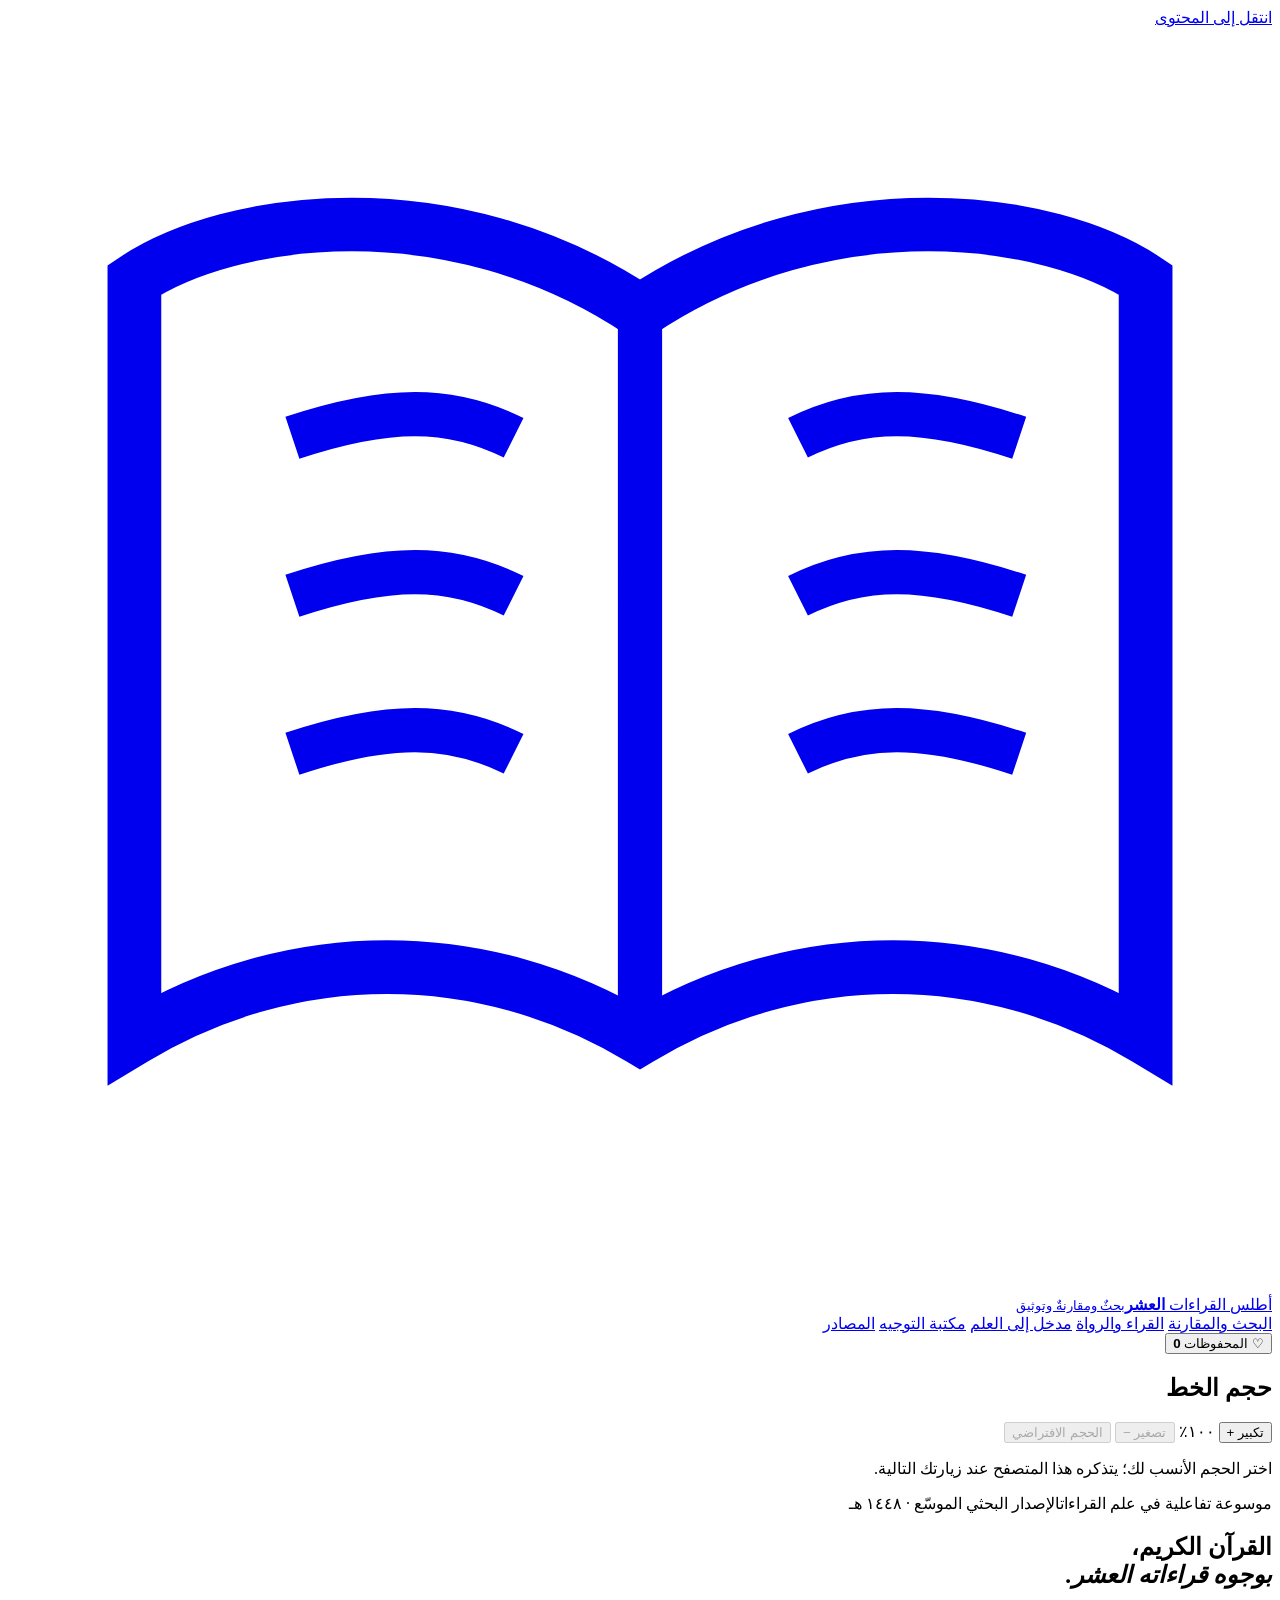
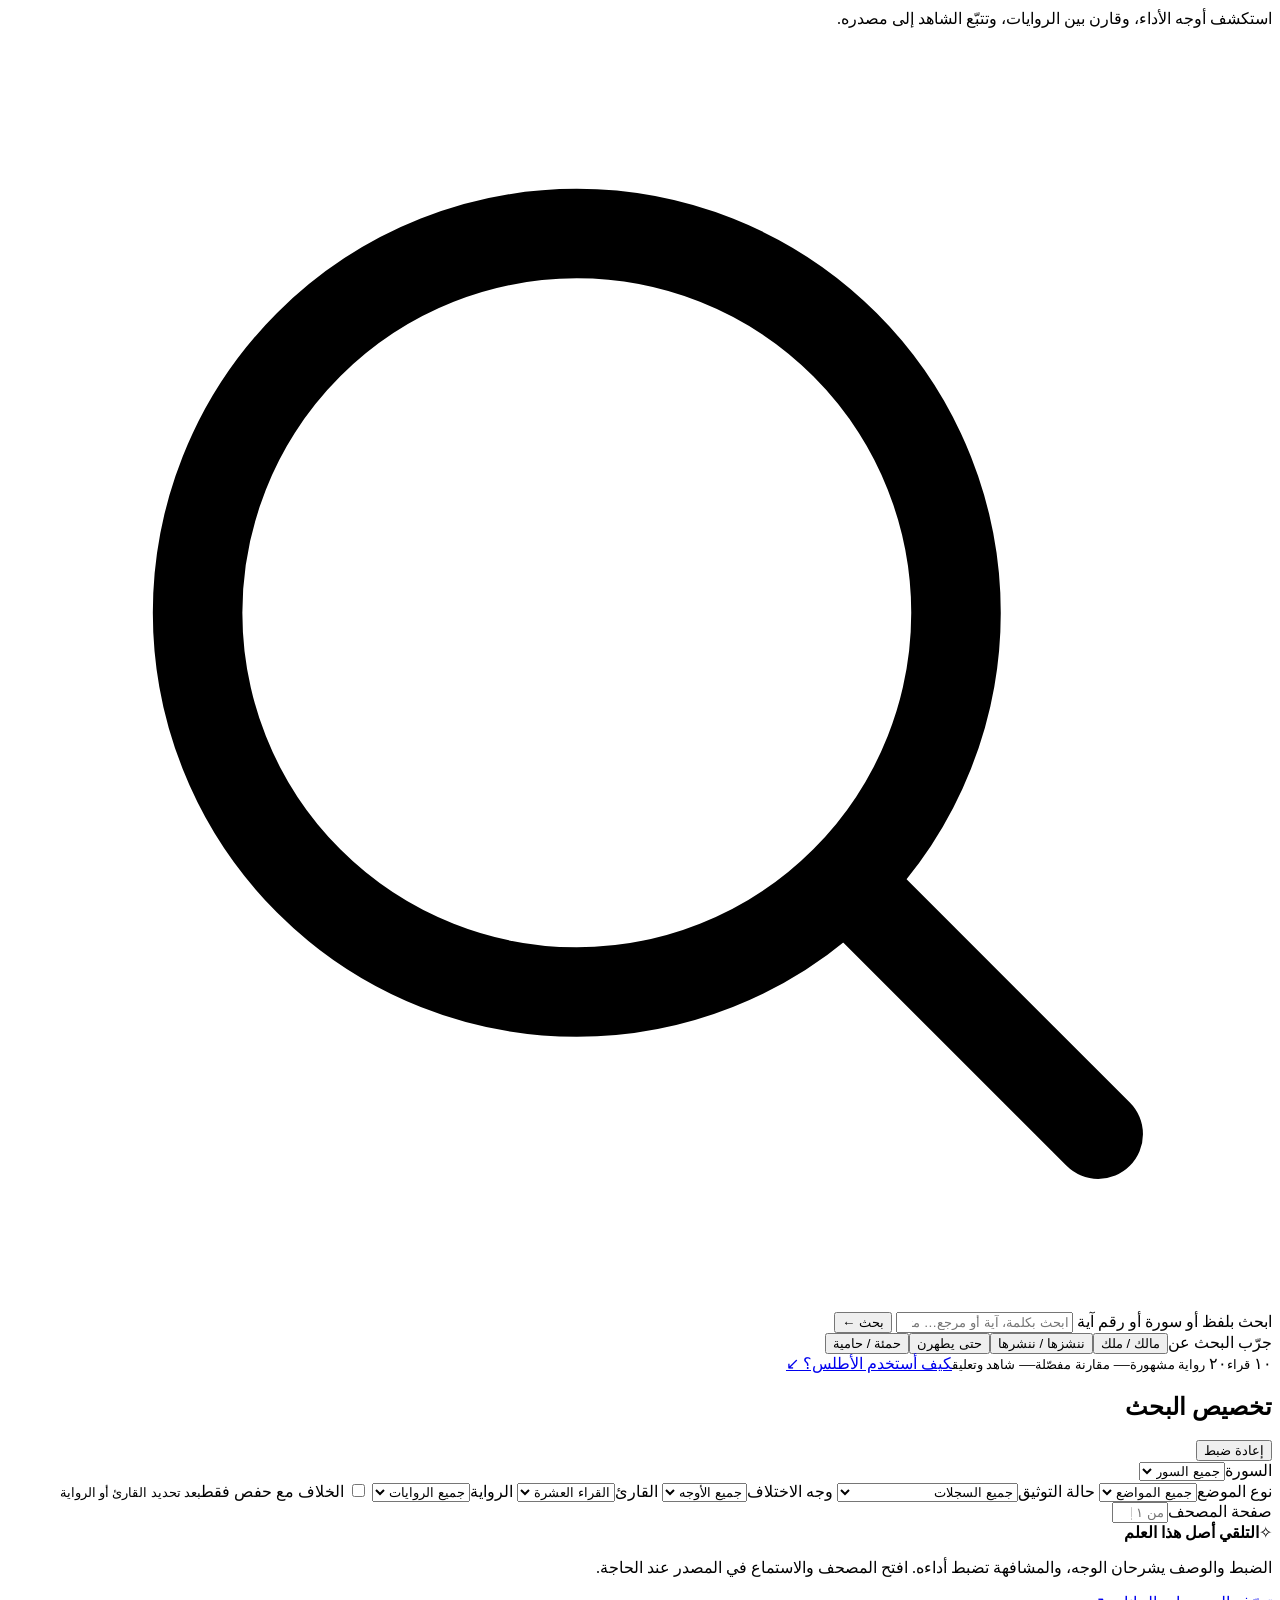
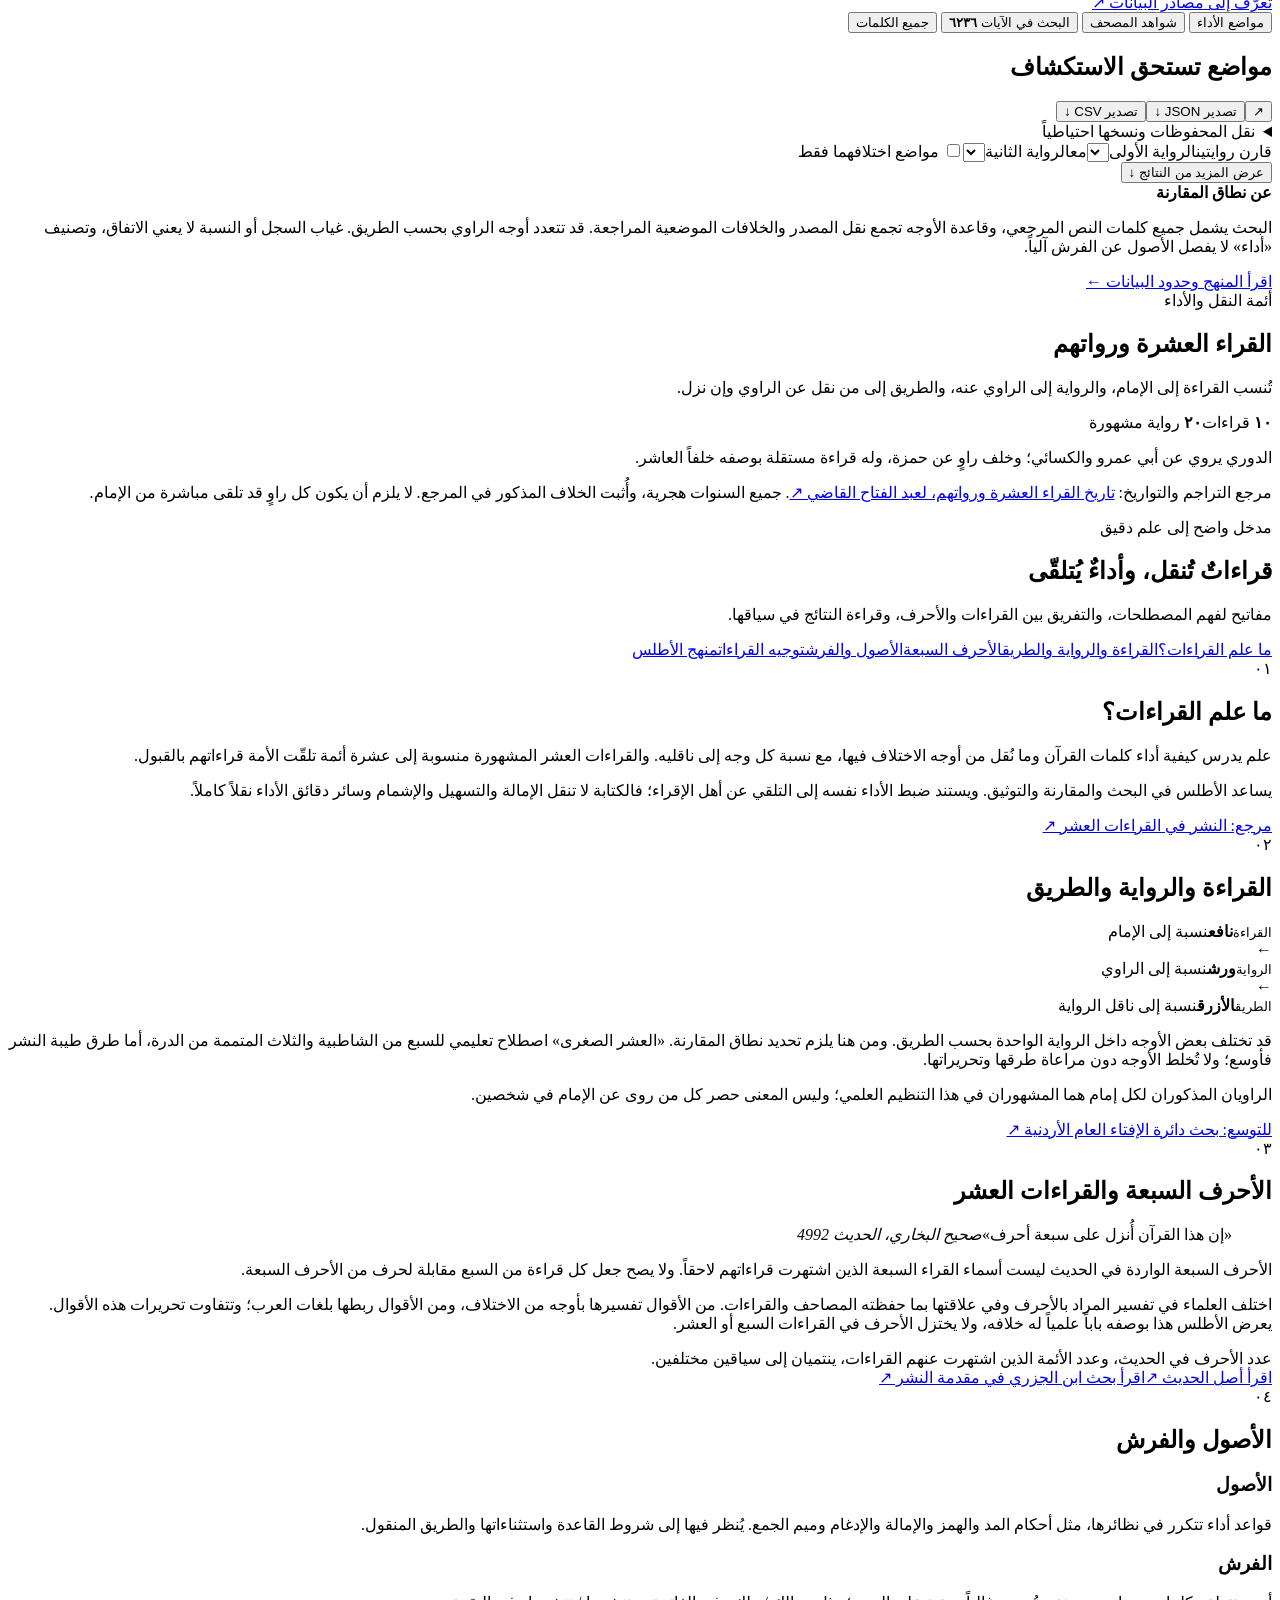
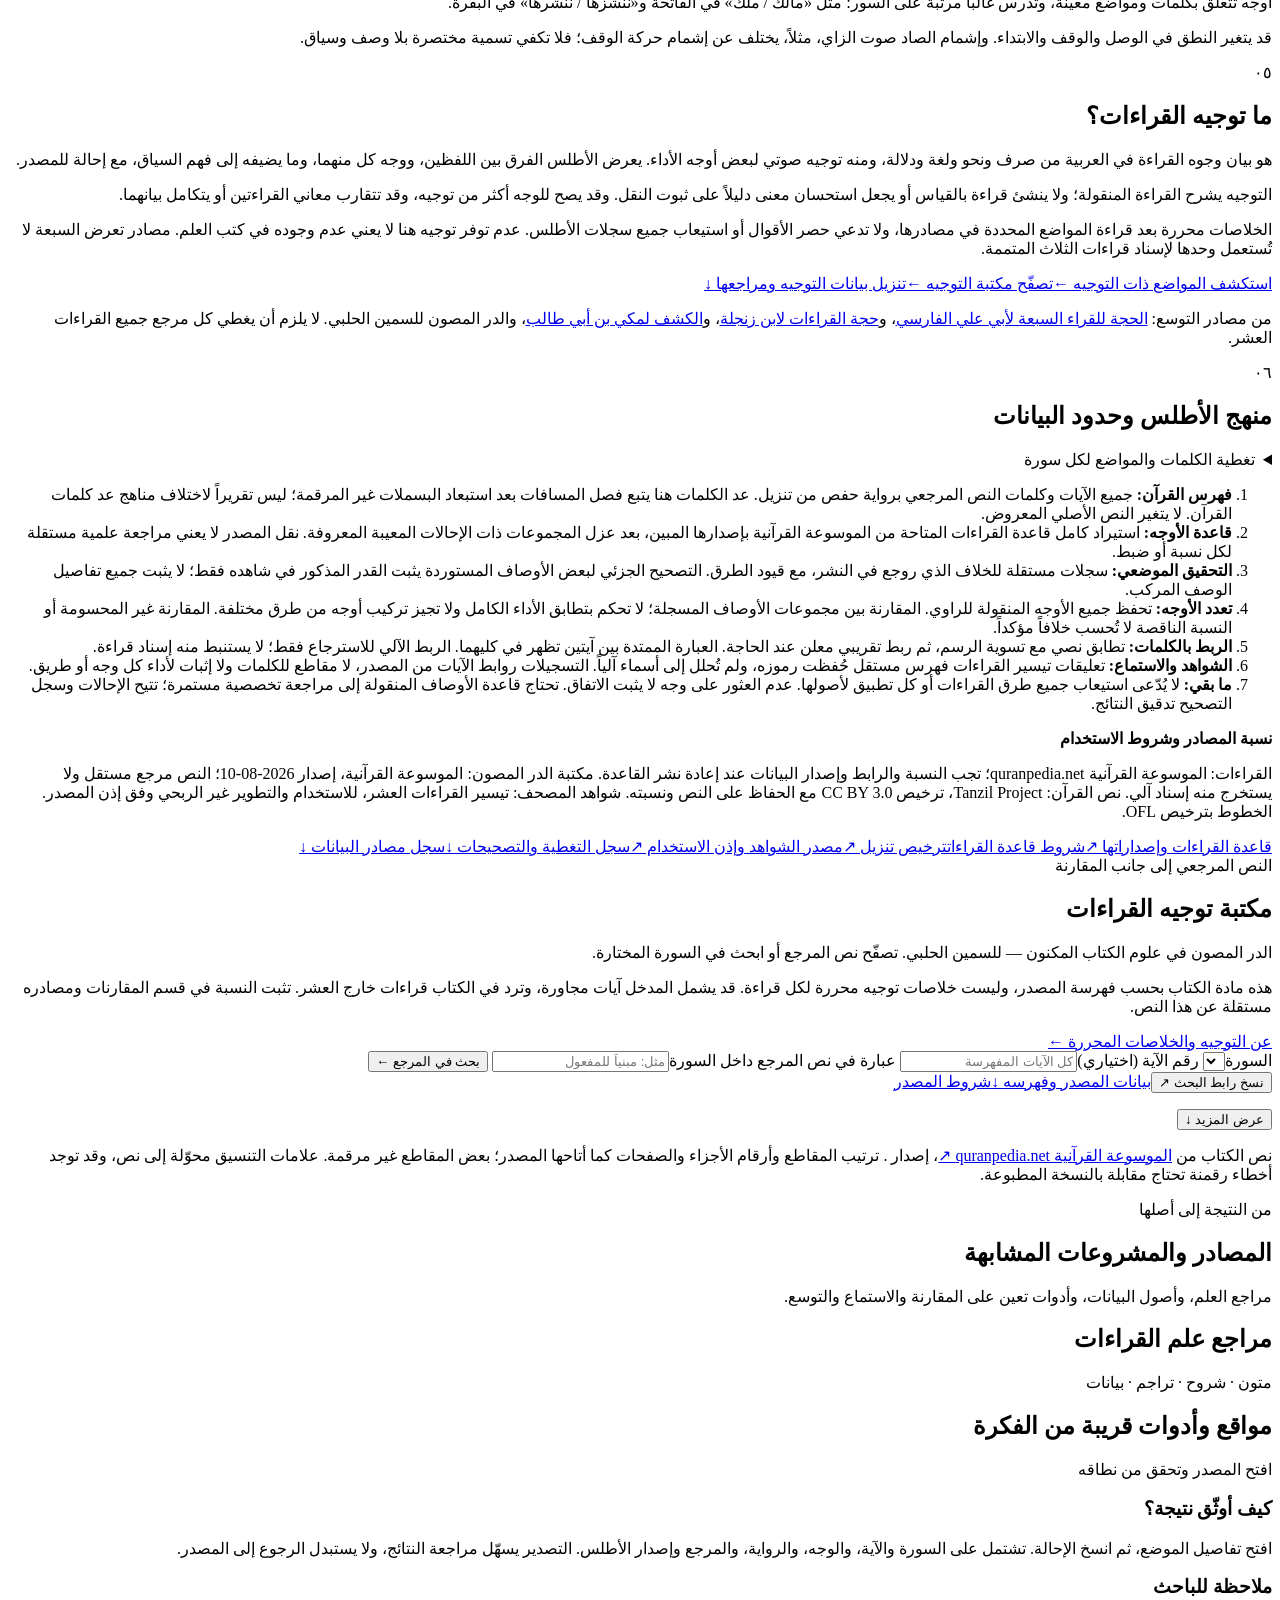
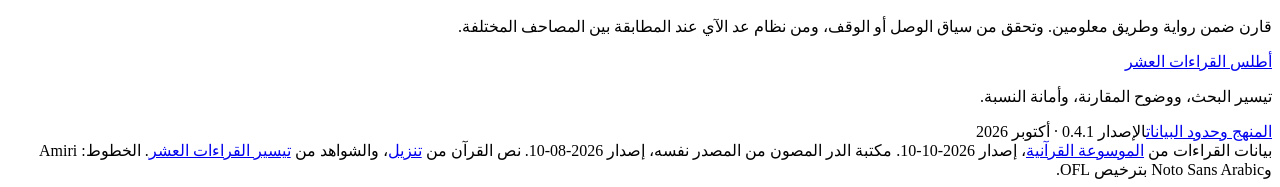
==== index.html @ 0e469455 "Add files via upload" ====
<!doctype html>
<html lang="ar" dir="rtl">
<head>
  <meta charset="utf-8">
  <meta name="viewport" content="width=device-width,initial-scale=1">
  <meta name="theme-color" content="#123e37">
  <meta name="description" content="أطلس تفاعلي للبحث في وجوه القراءات العشر ومقارنتها، والتعريف بالقراء والرواة والأحرف السبعة ومصادر علم القراءات.">
  <title>أطلس القراءات العشر | بحث ومقارنة وتوثيق</title>
  <link rel="icon" href="./assets/favicon.svg" type="image/svg+xml">
  <script src="./assets/font-size.js?v=0.4.1"></script>
  <link rel="stylesheet" href="./assets/fonts.css">
  <link rel="stylesheet" href="./assets/style.css?v=0.4.1">
  <link rel="stylesheet" href="./assets/readability.css?v=0.4.1">
  <script defer src="./assets/data.js?v=0.4.1"></script>
  <script defer src="./assets/quran-data.js"></script>
  <script defer src="./assets/witnesses.js"></script>
  <script defer src="./assets/core.js?v=0.4.1"></script>
  <script defer src="./assets/research-tools.js?v=0.4.1"></script>
  <script defer src="./assets/app.js?v=0.4.1"></script>
  <script defer src="./assets/library.js?v=0.4.1"></script>
</head>
<body>
<a class="skip" href="#main">انتقل إلى المحتوى</a>
<header class="header">
  <div class="header-inner">
    <a class="brand" href="#search" aria-label="أطلس القراءات العشر — الرئيسية">
      <svg class="brand-mark" viewBox="0 0 40 40" fill="none" aria-hidden="true"><path d="M20 9C14 5 7 6 4 8v24c5-3 11-3 16 0 5-3 11-3 16 0V8c-3-2-10-3-16 1Z" stroke="currentColor" stroke-width="1.7"/><path d="M20 9v23M9 13c3-1 5-1 7 0M9 18c3-1 5-1 7 0m-7 5c3-1 5-1 7 0m9-10c2-1 4-1 7 0m-7 5c2-1 4-1 7 0m-7 5c2-1 4-1 7 0" stroke="currentColor" stroke-width="1.4"/></svg>
      <span>أطلس القراءات <b>العشر</b><small>بحثٌ ومقارنةٌ وتوثيق</small></span>
    </a>
    <nav class="nav" aria-label="التنقل الرئيسي">
      <a href="#search" class="active" data-nav="search">البحث والمقارنة</a>
      <a href="#readers" data-nav="readers">القراء والرواة</a>
      <a href="#learn" data-nav="learn">مدخل إلى العلم</a>
      <a href="#library" data-nav="library">مكتبة التوجيه</a>
      <a href="#sources" data-nav="sources">المصادر</a>
    </nav>
    <button class="saved-button" id="saved-nav" type="button" aria-label="عرض المواضع المحفوظة"><span aria-hidden="true">♡</span> المحفوظات <b id="saved-count">0</b></button>
  </div>
</header>
<section class="font-toolbar" aria-labelledby="font-toolbar-title">
  <h2 id="font-toolbar-title">حجم الخط</h2>
  <div class="font-controls" role="group" aria-label="التحكم بحجم الخط">
    <button id="font-size-larger" type="button" aria-label="تكبير الخط">تكبير +</button>
    <output id="font-size-value" aria-live="polite" aria-atomic="true" aria-label="حجم الخط الحالي">١٠٠٪</output>
    <button id="font-size-smaller" type="button" aria-label="تصغير الخط" disabled>تصغير −</button>
    <button id="font-size-reset" type="button" aria-label="استعادة الحجم الافتراضي" disabled>الحجم الافتراضي</button>
  </div>
  <p>اختر الحجم الأنسب لك؛ يتذكره هذا المتصفح عند زيارتك التالية.</p>
</section>
<main id="main">
<section id="search-page" data-page="search">
  <div class="hero">
    <div class="hero-pattern" aria-hidden="true"></div>
    <div class="hero-inner">
      <div class="hero-top"><span class="eyebrow"><i></i> موسوعة تفاعلية في علم القراءات</span><span class="edition">الإصدار البحثي الموسّع · ١٤٤٨ هـ</span></div>
      <h1>القرآن الكريم،<br><em>بوجوه قراءاته العشر.</em></h1>
      <p class="hero-desc">استكشف أوجه الأداء، وقارن بين الروايات، وتتبّع الشاهد إلى مصدره.</p>
      <form id="search-form" class="search-box" role="search">
        <svg viewBox="0 0 24 24" fill="none" aria-hidden="true"><circle cx="10.8" cy="10.8" r="7.2" stroke="currentColor" stroke-width="1.7"/><path d="m16.2 16.2 4.5 4.5" stroke="currentColor" stroke-width="1.7" stroke-linecap="round"/></svg>
        <label class="sr-only" for="search-input">ابحث بلفظ أو سورة أو رقم آية</label>
        <input id="search-input" type="search" placeholder="ابحث بكلمة، آية أو مرجع… مثل: مالك، البقرة ٢٥٩" autocomplete="off">
        <button type="submit">بحث <span aria-hidden="true">←</span></button>
      </form>
      <div class="quick-search"><span>جرّب البحث عن</span><button data-query="مالك" type="button">مالك / ملك</button><button data-query="ننشزها" type="button">ننشزها / ننشرها</button><button data-query="البقرة 222" type="button">حتى يطهرن</button><button data-query="حمئة" type="button">حمئة / حامية</button></div>
      <div class="hero-bottom"><span>١٠ <small>قراء</small></span><span>٢٠ <small>رواية مشهورة</small></span><span id="comparison-stat">— <small>مقارنة مفصّلة</small></span><span id="witness-stat">— <small>شاهد وتعليق</small></span><a href="#learn">كيف أستخدم الأطلس؟ <span aria-hidden="true">↙</span></a></div>
    </div>
  </div>
  <div class="workspace wrap">
    <aside class="filters">
      <div class="filter-heading"><h2>تخصيص البحث</h2><button id="reset-filters" class="text-button" type="button">إعادة ضبط</button></div>
      <label class="field">السورة<select id="surah-filter"><option value="">جميع السور</option></select></label>
      <div id="comparison-filters">
        <label class="field">نوع الموضع<select id="category-filter"><option value="">جميع المواضع</option><option>فرش</option><option>أصول</option><option>أداء</option></select></label>
        <label class="field">حالة التوثيق<select id="review-filter"><option value="">جميع السجلات</option><option value="tawjih">مواضع ذات توجيه موثّق</option><option value="primary">الخلاف الموضعي المراجع</option><option value="import">الأوصاف المنقولة من المصدر</option><option value="partial">توثيق بعض القواعد فقط</option><option value="corrected">مواضع فيها تصحيحات موثقة</option><option value="alignment">ربط نصي تقريبي للمراجعة</option></select></label>
        <label class="field">وجه الاختلاف<select id="tag-filter"><option value="">جميع الأوجه</option></select></label>
        <label class="field">القارئ<select id="reader-filter"><option value="">القراء العشرة</option></select></label>
        <label class="field">الرواية<select id="narrator-filter"><option value="">جميع الروايات</option></select></label>
        <label class="checkbox"><input id="hafs-diff" type="checkbox"> <span>الخلاف مع حفص فقط<small>بعد تحديد القارئ أو الرواية</small></span></label>
      </div>
      <label class="field hidden" id="page-filter-wrap">صفحة المصحف<input id="page-filter" type="number" min="1" max="604" placeholder="من ١ إلى ٦٠٤"></label>
      <div class="filter-note"><span class="tiny-icon" aria-hidden="true">✧</span><b>التلقي أصل هذا العلم</b><p>الضبط والوصف يشرحان الوجه، والمشافهة تضبط أداءه. افتح المصحف والاستماع في المصدر عند الحاجة.</p></div>
      <a class="side-link" href="#sources">تعرّف إلى مصادر البيانات <span aria-hidden="true">↗</span></a>
    </aside>
    <div class="results-area">
      <div class="results-tabs" role="tablist" aria-label="مجال البحث">
        <button id="tab-comparisons" class="selected" role="tab" aria-selected="true" aria-controls="result-panel" data-mode="comparisons" type="button">مواضع الأداء <b id="tab-comparison-count"></b></button>
        <button id="tab-witnesses" role="tab" aria-selected="false" aria-controls="result-panel" data-mode="witnesses" type="button">شواهد المصحف <b id="tab-witness-count"></b></button>
        <button id="tab-verses" role="tab" aria-selected="false" aria-controls="result-panel" data-mode="verses" type="button">البحث في الآيات <b>٦٢٣٦</b></button>
        <button id="tab-words" role="tab" aria-selected="false" aria-controls="result-panel" data-mode="words" type="button">جميع الكلمات <b id="tab-word-count"></b></button>
      </div>
      <p class="scope-line" id="scope-line"></p>
      <div class="results-heading"><div><h2 id="results-title">مواضع تستحق الاستكشاف</h2><p id="result-count" role="status" aria-live="polite"></p></div><div class="results-actions"><button id="copy-search" class="icon-button" type="button" title="نسخ رابط البحث" aria-label="نسخ رابط البحث">↗</button><button id="export-results" class="outlined small" type="button">تصدير JSON ↓</button><button id="export-csv" class="outlined small" type="button">تصدير CSV ↓</button></div></div>
      <details class="research-backup"><summary>نقل المحفوظات ونسخها احتياطياً</summary><p>تُحفظ المواضع في هذا المتصفح. نزّل نسخة لنقلها إلى جهاز آخر؛ الاستيراد يضيف المواضع إلى المحفوظات الحالية.</p><div class="detail-buttons"><button id="backup-saved" type="button">تنزيل المحفوظات ↓</button><button id="restore-saved" type="button">استيراد محفوظات ↑</button></div><input id="restore-file" type="file" accept="application/json,.json" class="hidden"><p id="backup-status" role="status" aria-live="polite"></p></details>
      <div id="pair-toolbar" class="pair-toolbar"><span>قارن روايتين</span><label class="sr-only" for="pair-a">الرواية الأولى</label><select id="pair-a"></select><span class="pair-vs">مع</span><label class="sr-only" for="pair-b">الرواية الثانية</label><select id="pair-b"></select><label class="pair-check"><input id="pair-only" type="checkbox"> مواضع اختلافهما فقط</label></div>
      <div id="active-filters" class="active-filters"></div>
      <div id="result-panel" role="tabpanel" aria-labelledby="tab-comparisons" tabindex="-1"><div id="results"></div></div>
      <button id="load-more" class="load-more" type="button">عرض المزيد من النتائج <span aria-hidden="true">↓</span></button>
      <div class="coverage-note"><b>عن نطاق المقارنة</b><p>البحث يشمل جميع كلمات النص المرجعي، وقاعدة الأوجه تجمع نقل المصدر والخلافات الموضعية المراجعة. قد تتعدد أوجه الراوي بحسب الطريق. غياب السجل أو النسبة لا يعني الاتفاق، وتصنيف «أداء» لا يفصل الأصول عن الفرش آلياً.</p><a href="#learn/method">اقرأ المنهج وحدود البيانات ←</a></div>
    </div>
  </div>
</section>
<section data-page="readers" id="readers-page" class="wrap content-page hidden">
  <div class="page-intro"><span class="kicker">أئمة النقل والأداء</span><h1>القراء العشرة ورواتهم</h1><p>تُنسب القراءة إلى الإمام، والرواية إلى الراوي عنه، والطريق إلى من نقل عن الراوي وإن نزل.</p></div>
  <div class="reader-summary"><span><b>١٠</b> قراءات</span><span><b>٢٠</b> رواية مشهورة</span><p>الدوري يروي عن أبي عمرو والكسائي؛ وخلف راوٍ عن حمزة، وله قراءة مستقلة بوصفه خلفاً العاشر.</p></div>
  <div id="reader-grid" class="reader-grid"></div>
  <p class="reference-note">مرجع التراجم والتواريخ: <a href="https://quranpedia.net/book/19989" target="_blank" rel="noopener">تاريخ القراء العشرة ورواتهم، لعبد الفتاح القاضي ↗</a>. جميع السنوات هجرية، وأُثبت الخلاف المذكور في المرجع. لا يلزم أن يكون كل راوٍ قد تلقى مباشرة من الإمام.</p>
</section>
<section data-page="learn" id="learn-page" class="wrap content-page hidden">
  <div class="page-intro"><span class="kicker">مدخل واضح إلى علم دقيق</span><h1>قراءاتٌ تُنقل، وأداءٌ يُتلقّى</h1><p>مفاتيح لفهم المصطلحات، والتفريق بين القراءات والأحرف، وقراءة النتائج في سياقها.</p></div>
  <div class="learn-layout"><nav class="learn-nav" aria-label="موضوعات المدخل"><a href="#learn/intro">ما علم القراءات؟</a><a href="#learn/terms">القراءة والرواية والطريق</a><a href="#learn/ahruf">الأحرف السبعة</a><a href="#learn/usul">الأصول والفرش</a><a href="#learn/tawjih">توجيه القراءات</a><a href="#learn/method">منهج الأطلس</a></nav><div class="learn-body">
    <article id="learn-intro"><span class="article-number">٠١</span><h2>ما علم القراءات؟</h2><p>علم يدرس كيفية أداء كلمات القرآن وما نُقل من أوجه الاختلاف فيها، مع نسبة كل وجه إلى ناقليه. والقراءات العشر المشهورة منسوبة إلى عشرة أئمة تلقّت الأمة قراءاتهم بالقبول.</p><p>يساعد الأطلس في البحث والمقارنة والتوثيق. ويستند ضبط الأداء نفسه إلى التلقي عن أهل الإقراء؛ فالكتابة لا تنقل الإمالة والتسهيل والإشمام وسائر دقائق الأداء نقلاً كاملاً.</p><a class="source-link" href="https://quranpedia.net/book/296" target="_blank" rel="noopener">مرجع: النشر في القراءات العشر ↗</a></article>
    <article id="learn-terms"><span class="article-number">٠٢</span><h2>القراءة والرواية والطريق</h2><div class="term-flow"><div><small>القراءة</small><b>نافع</b><span>نسبة إلى الإمام</span></div><span aria-hidden="true">←</span><div><small>الرواية</small><b>ورش</b><span>نسبة إلى الراوي</span></div><span aria-hidden="true">←</span><div><small>الطريق</small><b>الأزرق</b><span>نسبة إلى ناقل الرواية</span></div></div><p>قد تختلف بعض الأوجه داخل الرواية الواحدة بحسب الطريق. ومن هنا يلزم تحديد نطاق المقارنة. «العشر الصغرى» اصطلاح تعليمي للسبع من الشاطبية والثلاث المتممة من الدرة، أما طرق طيبة النشر فأوسع؛ ولا تُخلط الأوجه دون مراعاة طرقها وتحريراتها.</p><p>الراويان المذكوران لكل إمام هما المشهوران في هذا التنظيم العلمي؛ وليس المعنى حصر كل من روى عن الإمام في شخصين.</p><a class="source-link" href="https://aliftaa.jo/ResearchPrint.aspx?ResearchId=272" target="_blank" rel="noopener">للتوسع: بحث دائرة الإفتاء العام الأردنية ↗</a></article>
    <article id="learn-ahruf"><span class="article-number">٠٣</span><h2>الأحرف السبعة والقراءات العشر</h2><blockquote>«إن هذا القرآن أُنزل على سبعة أحرف»<cite>صحيح البخاري، الحديث 4992</cite></blockquote><p>الأحرف السبعة الواردة في الحديث ليست أسماء القراء السبعة الذين اشتهرت قراءاتهم لاحقاً. ولا يصح جعل كل قراءة من السبع مقابلة لحرف من الأحرف السبعة.</p><p>اختلف العلماء في تفسير المراد بالأحرف وفي علاقتها بما حفظته المصاحف والقراءات. من الأقوال تفسيرها بأوجه من الاختلاف، ومن الأقوال ربطها بلغات العرب؛ وتتفاوت تحريرات هذه الأقوال. يعرض الأطلس هذا بوصفه باباً علمياً له خلافه، ولا يختزل الأحرف في القراءات السبع أو العشر.</p><div class="callout">عدد الأحرف في الحديث، وعدد الأئمة الذين اشتهرت عنهم القراءات، ينتميان إلى سياقين مختلفين.</div><a class="source-link" href="https://sunnah.com/bukhari:4992" target="_blank" rel="noopener">اقرأ أصل الحديث ↗</a><a class="source-link" href="https://www.islamweb.net/ar/library/content/70/8/" target="_blank" rel="noopener">اقرأ بحث ابن الجزري في مقدمة النشر ↗</a></article>
    <article id="learn-usul"><span class="article-number">٠٤</span><h2>الأصول والفرش</h2><div class="two-defs"><div><h3>الأصول</h3><p>قواعد أداء تتكرر في نظائرها، مثل أحكام المد والهمز والإمالة والإدغام وميم الجمع. يُنظر فيها إلى شروط القاعدة واستثناءاتها والطريق المنقول.</p></div><div><h3>الفرش</h3><p>أوجه تتعلق بكلمات ومواضع معينة، وتُدرس غالباً مرتبة على السور؛ مثل «مالك / ملك» في الفاتحة و«ننشزها / ننشرها» في البقرة.</p></div></div><p>قد يتغير النطق في الوصل والوقف والابتداء. وإشمام الصاد صوت الزاي، مثلاً، يختلف عن إشمام حركة الوقف؛ فلا تكفي تسمية مختصرة بلا وصف وسياق.</p></article>
    <article id="learn-tawjih"><span class="article-number">٠٥</span><h2>ما توجيه القراءات؟</h2><p>هو بيان وجوه القراءة في العربية من صرف ونحو ولغة ودلالة، ومنه توجيه صوتي لبعض أوجه الأداء. يعرض الأطلس الفرق بين اللفظين، ووجه كل منهما، وما يضيفه إلى فهم السياق، مع إحالة للمصدر.</p><p>التوجيه يشرح القراءة المنقولة؛ ولا ينشئ قراءة بالقياس أو يجعل استحسان معنى دليلاً على ثبوت النقل. وقد يصح للوجه أكثر من توجيه، وقد تتقارب معاني القراءتين أو يتكامل بيانهما.</p><div id="tawjih-coverage" class="callout"></div><p>الخلاصات محررة بعد قراءة المواضع المحددة في مصادرها، ولا تدعي حصر الأقوال أو استيعاب جميع سجلات الأطلس. عدم توفر توجيه هنا لا يعني عدم وجوده في كتب العلم. مصادر تعرض السبعة لا تُستعمل وحدها لإسناد قراءات الثلاث المتممة.</p><div class="detail-buttons"><a href="#search?review=tawjih">استكشف المواضع ذات التوجيه ←</a><a href="#library">تصفّح مكتبة التوجيه ←</a><a href="./assets/tawjih.json" download>تنزيل بيانات التوجيه ومراجعها ↓</a></div><p>من مصادر التوسع: <a href="https://quranpedia.net/book/379" target="_blank" rel="noopener">الحجة للقراء السبعة لأبي علي الفارسي</a>، و<a href="https://quranpedia.net/book/99" target="_blank" rel="noopener">حجة القراءات لابن زنجلة</a>، و<a href="https://quranpedia.net/book/21338" target="_blank" rel="noopener">الكشف لمكي بن أبي طالب</a>، والدر المصون للسمين الحلبي. لا يلزم أن يغطي كل مرجع جميع القراءات العشر.</p></article>
    <article id="learn-method"><span class="article-number">٠٦</span><h2>منهج الأطلس وحدود البيانات</h2><div id="coverage-summary" class="coverage-summary"></div><details class="surah-coverage"><summary>تغطية الكلمات والمواضع لكل سورة</summary><p>هذه أعداد الربط والفهرسة، وليست نسباً لاكتمال علم القراءات أو صحة الأوجه. قد تمتد العبارة بين آيتين أو سورتين.</p><div id="coverage-by-surah" class="matrix-wrap"></div></details><ol class="method-list"><li><b>فهرس القرآن:</b> جميع الآيات وكلمات النص المرجعي برواية حفص من تنزيل. عد الكلمات هنا يتبع فصل المسافات بعد استبعاد البسملات غير المرقمة؛ ليس تقريراً لاختلاف مناهج عد كلمات القرآن. لا يتغير النص الأصلي المعروض.</li><li><b>قاعدة الأوجه:</b> استيراد كامل قاعدة القراءات المتاحة من الموسوعة القرآنية بإصدارها المبين، بعد عزل المجموعات ذات الإحالات المعيبة المعروفة. نقل المصدر لا يعني مراجعة علمية مستقلة لكل نسبة أو ضبط.</li><li><b>التحقيق الموضعي:</b> سجلات مستقلة للخلاف الذي روجع في النشر، مع قيود الطرق. التصحيح الجزئي لبعض الأوصاف المستوردة يثبت القدر المذكور في شاهده فقط؛ لا يثبت جميع تفاصيل الوصف المركب.</li><li><b>تعدد الأوجه:</b> تحفظ جميع الأوجه المنقولة للراوي. المقارنة بين مجموعات الأوصاف المسجلة؛ لا تحكم بتطابق الأداء الكامل ولا تجيز تركيب أوجه من طرق مختلفة. المقارنة غير المحسومة أو النسبة الناقصة لا تُحسب خلافاً مؤكداً.</li><li><b>الربط بالكلمات:</b> تطابق نصي مع تسوية الرسم، ثم ربط تقريبي معلن عند الحاجة. العبارة الممتدة بين آيتين تظهر في كليهما. الربط الآلي للاسترجاع فقط؛ لا يستنبط منه إسناد قراءة.</li><li><b>الشواهد والاستماع:</b> تعليقات تيسير القراءات فهرس مستقل حُفظت رموزه، ولم تُحلل إلى أسماء آلياً. التسجيلات روابط الآيات من المصدر، لا مقاطع للكلمات ولا إثبات لأداء كل وجه أو طريق.</li><li><b>ما بقي:</b> لا يُدّعى استيعاب جميع طرق القراءات أو كل تطبيق لأصولها. عدم العثور على وجه لا يثبت الاتفاق. تحتاج قاعدة الأوصاف المنقولة إلى مراجعة تخصصية مستمرة؛ تتيح الإحالات وسجل التصحيح تدقيق النتائج.</li></ol><div class="license-block"><b>نسبة المصادر وشروط الاستخدام</b><p>القراءات: الموسوعة القرآنية quranpedia.net؛ تجب النسبة والرابط وإصدار البيانات عند إعادة نشر القاعدة. مكتبة الدر المصون: الموسوعة القرآنية، إصدار 2026-08-10؛ النص مرجع مستقل ولا يستخرج منه إسناد آلي. نص القرآن: Tanzil Project، ترخيص CC BY 3.0 مع الحفاظ على النص ونسبته. شواهد المصحف: تيسير القراءات العشر، للاستخدام والتطوير غير الربحي وفق إذن المصدر. الخطوط بترخيص OFL.</p><a href="https://quranpedia.net/dumps" target="_blank" rel="noopener">قاعدة القراءات وإصداراتها ↗</a><a href="./assets/LICENSE_QURANPEDIA.md">شروط قاعدة القراءات</a><a href="https://tanzil.net/docs/text_license" target="_blank" rel="noopener">ترخيص تنزيل ↗</a><a id="permission-link" href="https://quraat.info/" target="_blank" rel="noopener">مصدر الشواهد وإذن الاستخدام ↗</a><a href="./assets/coverage-audit.json" download>سجل التغطية والتصحيحات ↓</a><a href="./assets/provenance.json" download>سجل مصادر البيانات ↓</a></div></article>
  </div></div>
</section>
<section data-page="library" id="library-page" class="wrap content-page hidden">
  <div class="page-intro"><span class="kicker">النص المرجعي إلى جانب المقارنة</span><h1>مكتبة توجيه القراءات</h1><p>الدر المصون في علوم الكتاب المكنون — للسمين الحلبي. تصفّح نص المرجع أو ابحث في السورة المختارة.</p></div>
  <div class="library-notice"><b id="library-coverage"></b><p>هذه مادة الكتاب بحسب فهرسة المصدر، وليست خلاصات توجيه محررة لكل قراءة. قد يشمل المدخل آيات مجاورة، وترد في الكتاب قراءات خارج العشر. تثبت النسبة في قسم المقارنات ومصادره مستقلة عن هذا النص.</p><a href="#learn/tawjih">عن التوجيه والخلاصات المحررة ←</a></div>
  <form id="library-form" class="library-form" role="search">
    <label class="field" for="library-surah">السورة<select id="library-surah"></select></label>
    <label class="field" for="library-ayah">رقم الآية (اختياري)<input id="library-ayah" type="number" min="1" inputmode="numeric" placeholder="كل الآيات المفهرسة"></label>
    <label class="field" for="library-query">عبارة في نص المرجع داخل السورة<input id="library-query" type="search" placeholder="مثل: مبنياً للمفعول"></label>
    <button class="outlined" type="submit">بحث في المرجع ←</button>
  </form>
  <div class="library-actions"><button id="library-copy-link" class="text-button" type="button">نسخ رابط البحث ↗</button><a href="./assets/library/index.json" download>بيانات المصدر وفهرسه ↓</a><a href="./assets/library/LICENSE.json">شروط المصدر</a></div>
  <p id="library-status" role="status" aria-live="polite"></p><div id="library-results" aria-busy="false"></div><button id="library-more" class="load-more hidden" type="button">عرض المزيد ↓</button>
  <p class="library-credits">نص الكتاب من <a href="https://quranpedia.net/book/162" target="_blank" rel="noopener">الموسوعة القرآنية quranpedia.net ↗</a>، إصدار <span id="library-version"></span>. ترتيب المقاطع وأرقام الأجزاء والصفحات كما أتاحها المصدر؛ بعض المقاطع غير مرقمة. علامات التنسيق محوّلة إلى نص، وقد توجد أخطاء رقمنة تحتاج مقابلة بالنسخة المطبوعة.</p>
</section>
<section data-page="sources" id="sources-page" class="wrap content-page hidden">
  <div class="page-intro"><span class="kicker">من النتيجة إلى أصلها</span><h1>المصادر والمشروعات المشابهة</h1><p>مراجع العلم، وأصول البيانات، وأدوات تعين على المقارنة والاستماع والتوسع.</p></div>
  <div class="section-heading"><h2>مراجع علم القراءات</h2><span>متون · شروح · تراجم · بيانات</span></div><div id="source-grid" class="source-grid"></div>
  <div class="section-heading spaced"><h2>مواقع وأدوات قريبة من الفكرة</h2><span>افتح المصدر وتحقق من نطاقه</span></div><div id="similar-grid" class="similar-grid"></div>
  <div class="sources-bottom"><div><h3>كيف أوثّق نتيجة؟</h3><p>افتح تفاصيل الموضع، ثم انسخ الإحالة. تشتمل على السورة والآية، والوجه، والرواية، والمرجع وإصدار الأطلس. التصدير يسهّل مراجعة النتائج، ولا يستبدل الرجوع إلى المصدر.</p></div><div><h3>ملاحظة للباحث</h3><p>قارن ضمن رواية وطريق معلومين. وتحقق من سياق الوصل أو الوقف، ومن نظام عد الآي عند المطابقة بين المصاحف المختلفة.</p></div></div>
</section>
</main>
<footer class="footer"><div class="wrap footer-inner"><a class="footer-brand" href="#search">أطلس القراءات العشر</a><p>تيسير البحث، ووضوح المقارنة، وأمانة النسبة.</p><a href="#learn/method">المنهج وحدود البيانات</a><span>الإصدار 0.4.1 · أكتوبر 2026</span></div><div class="wrap attribution">بيانات القراءات من <a href="https://quranpedia.net/" target="_blank" rel="noopener">الموسوعة القرآنية</a>، إصدار 2026-10-10. مكتبة الدر المصون من المصدر نفسه، إصدار 2026-08-10. نص القرآن من <a href="https://tanzil.net/" target="_blank" rel="noopener">تنزيل</a>، والشواهد من <a href="https://quraat.info/" target="_blank" rel="noopener">تيسير القراءات العشر</a>. الخطوط: Amiri وNoto Sans Arabic بترخيص OFL.</div></footer>
<dialog id="detail-dialog" aria-labelledby="dialog-title"><button id="close-dialog" class="dialog-close" type="button" aria-label="إغلاق التفاصيل">×</button><div id="dialog-content"></div></dialog>
<div id="toast" class="toast" role="status" aria-live="polite"></div>
<noscript><p class="noscript">يحتاج البحث والمقارنة إلى تفعيل JavaScript. يمكنك زيارة <a href="https://www.nquran.net/ar/">نون للقرآن وعلومه</a> أو <a href="https://quraat.info/">تيسير القراءات العشر</a> للاطلاع على المصادر.</p></noscript>
</body>
</html>
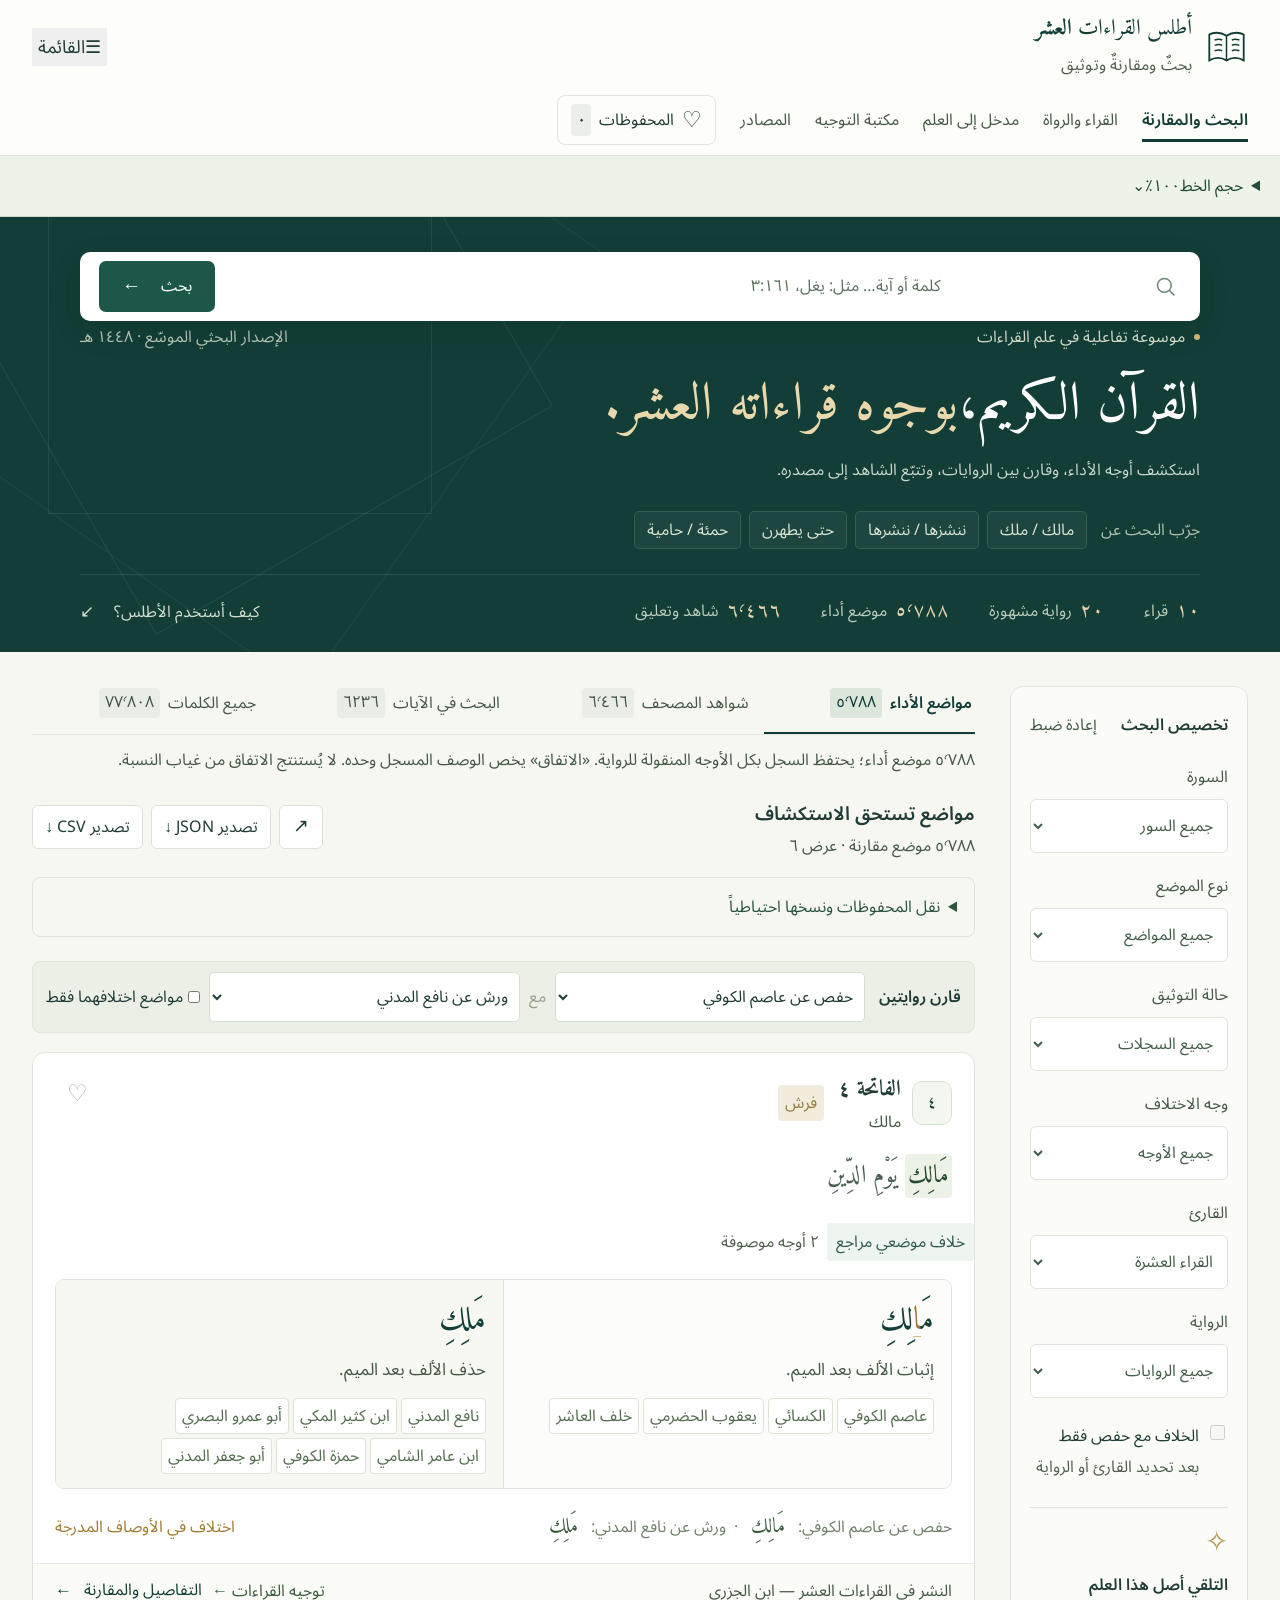
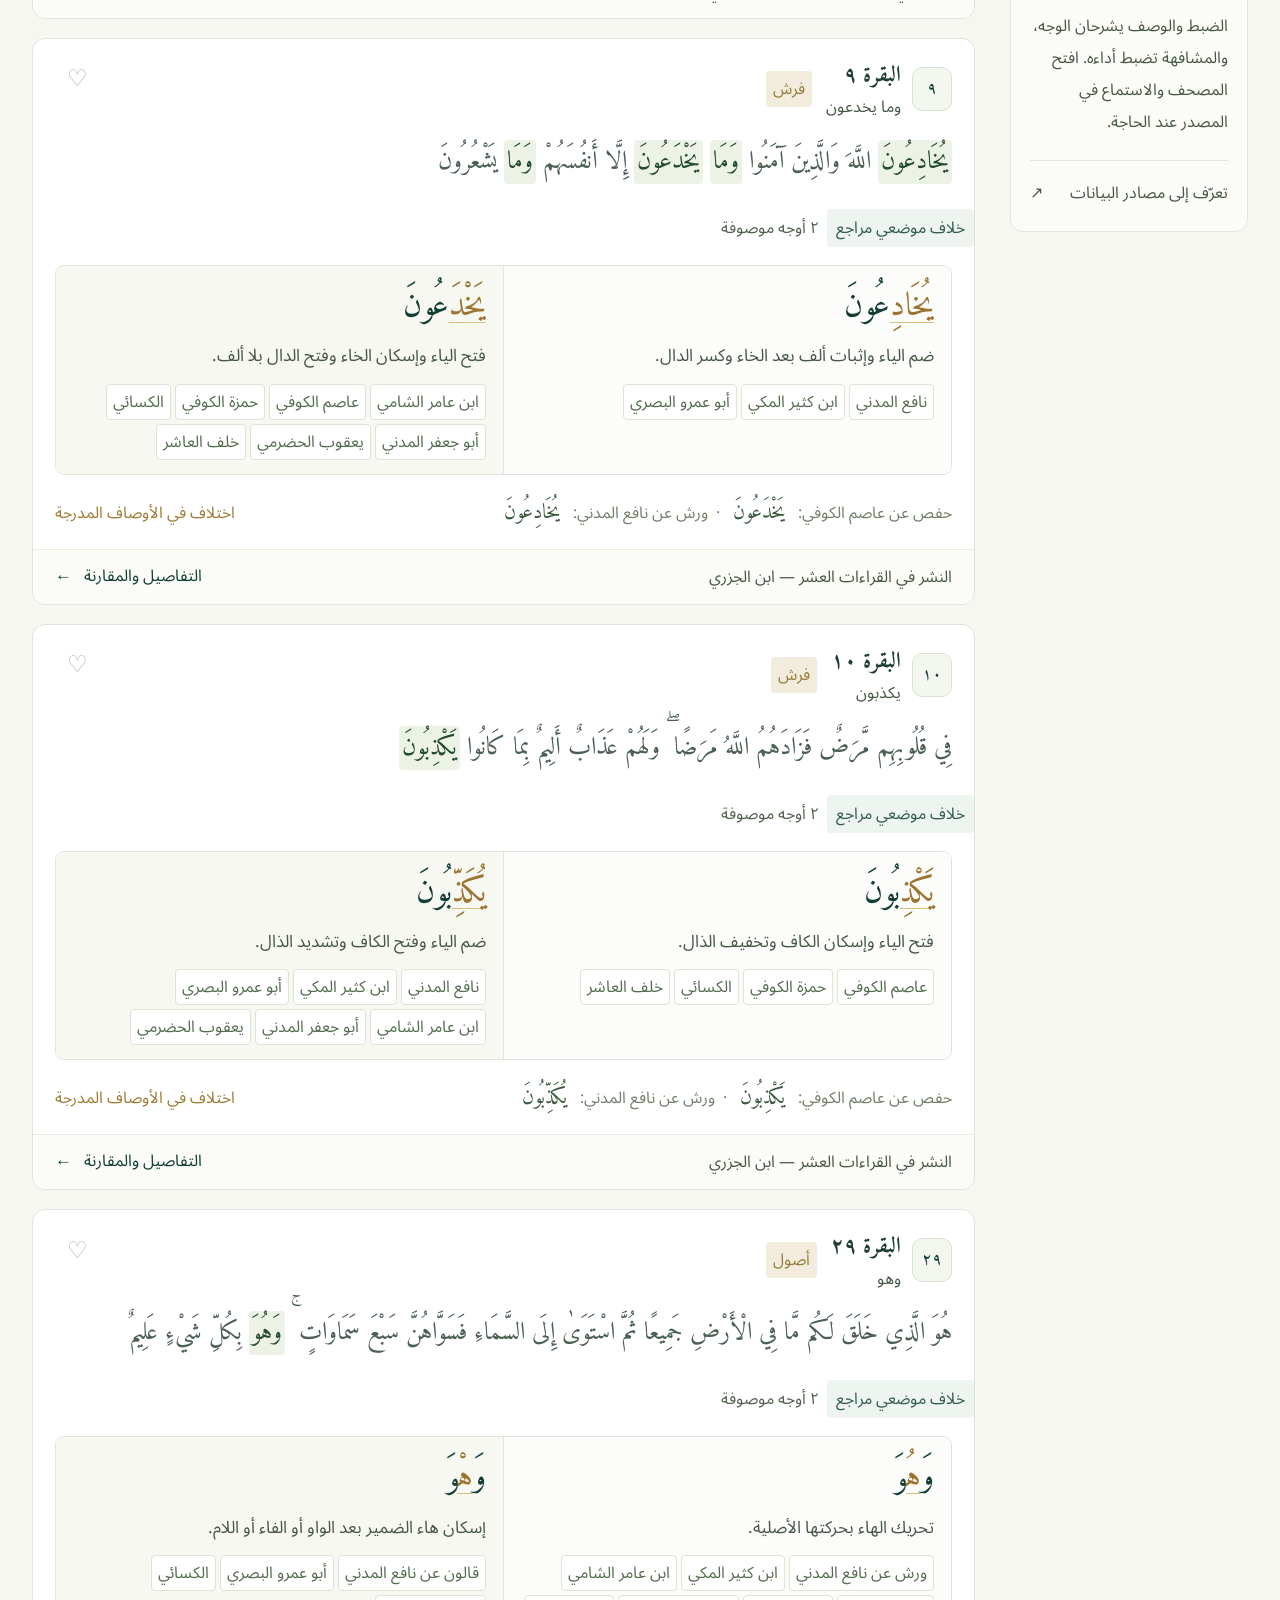
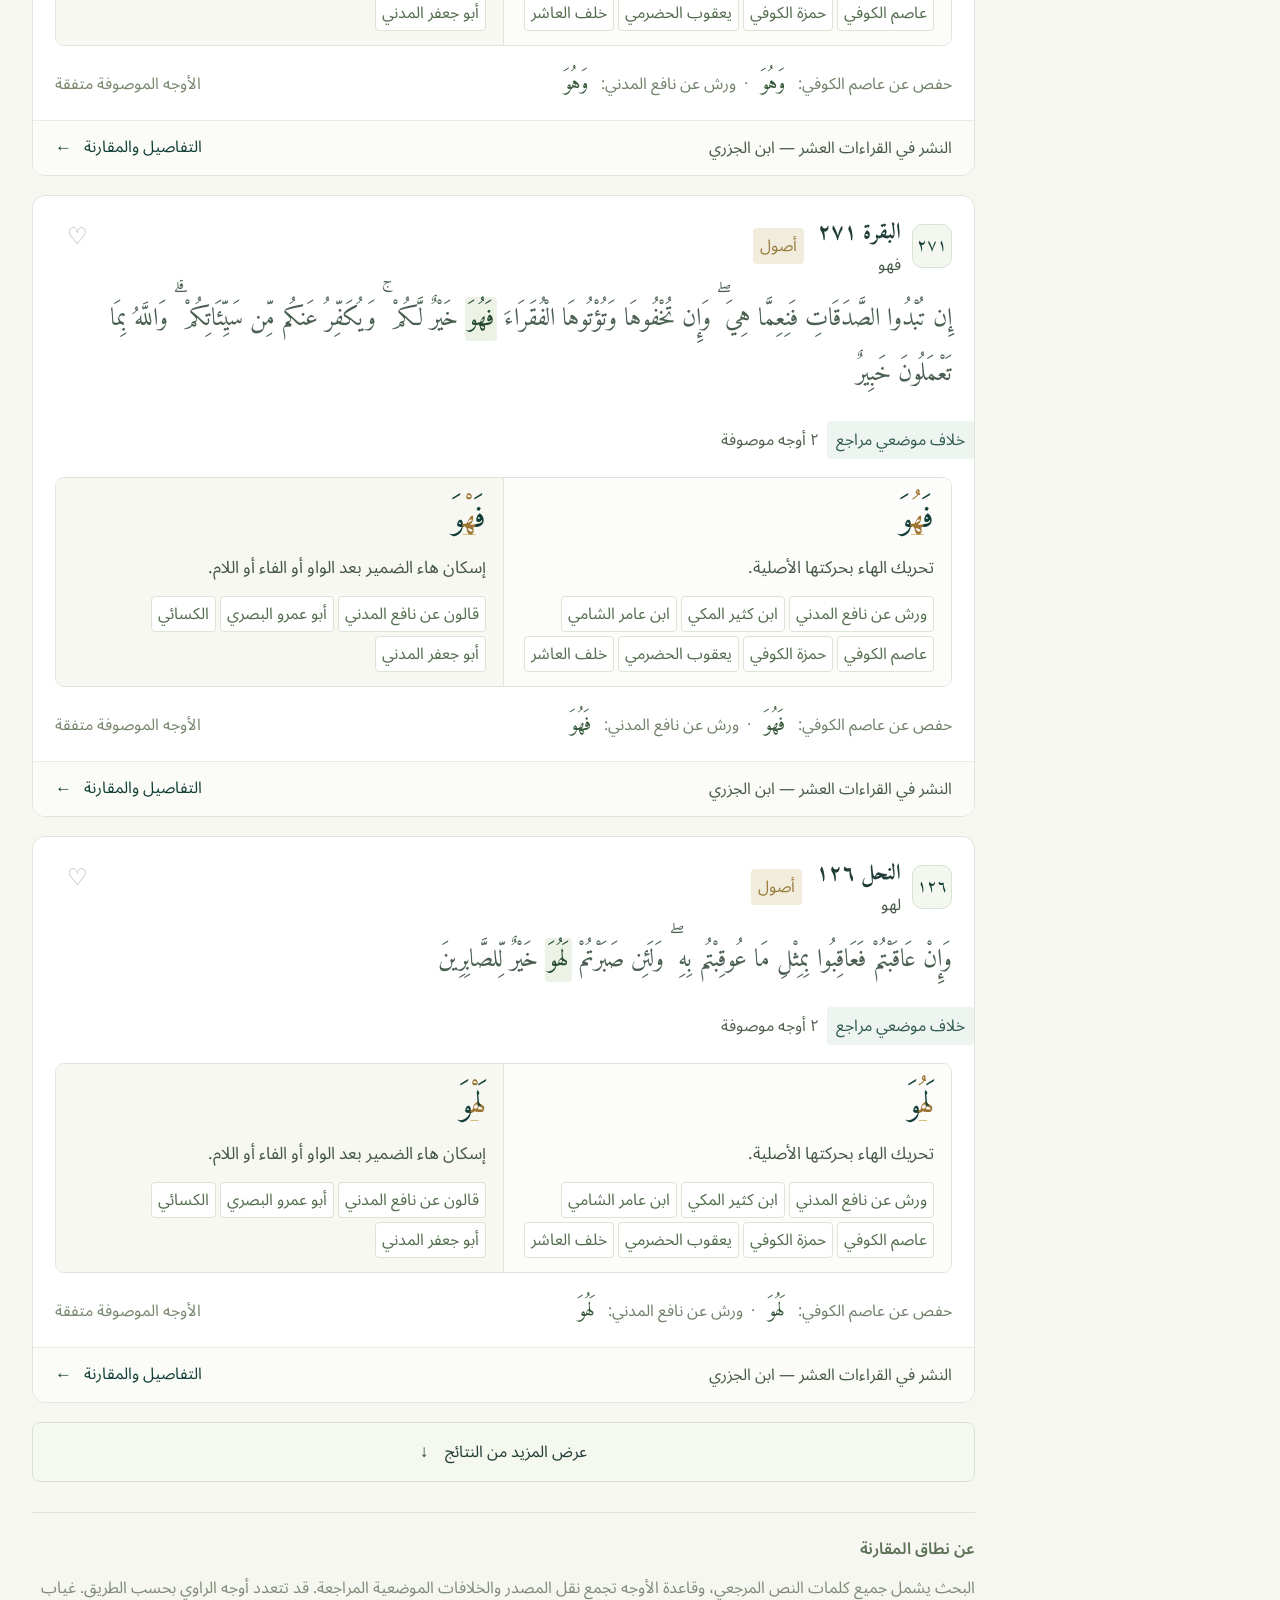
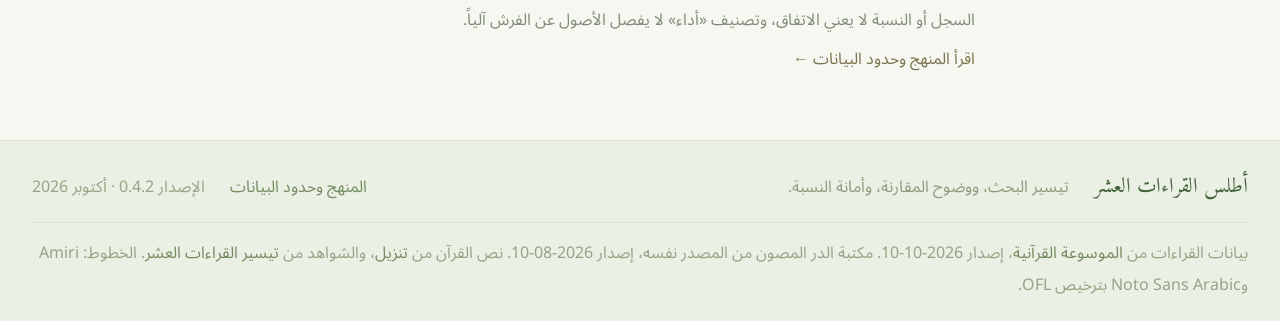
==== commit f4a363ac: "Add files via upload" ====
--- a/index.html
+++ b/index.html
@@ -7,17 +7,18 @@
   <meta name="description" content="أطلس تفاعلي للبحث في وجوه القراءات العشر ومقارنتها، والتعريف بالقراء والرواة والأحرف السبعة ومصادر علم القراءات.">
   <title>أطلس القراءات العشر | بحث ومقارنة وتوثيق</title>
   <link rel="icon" href="./assets/favicon.svg" type="image/svg+xml">
-  <script src="./assets/font-size.js?v=0.4.1"></script>
+  <script src="./assets/font-size.js?v=0.4.2"></script>
   <link rel="stylesheet" href="./assets/fonts.css">
-  <link rel="stylesheet" href="./assets/style.css?v=0.4.1">
-  <link rel="stylesheet" href="./assets/readability.css?v=0.4.1">
-  <script defer src="./assets/data.js?v=0.4.1"></script>
+  <link rel="stylesheet" href="./assets/style.css?v=0.4.2">
+  <link rel="stylesheet" href="./assets/readability.css?v=0.4.2">
+  <script defer src="./assets/navigation.js?v=0.4.2"></script>
+  <script defer src="./assets/data.js?v=0.4.2"></script>
   <script defer src="./assets/quran-data.js"></script>
   <script defer src="./assets/witnesses.js"></script>
-  <script defer src="./assets/core.js?v=0.4.1"></script>
-  <script defer src="./assets/research-tools.js?v=0.4.1"></script>
-  <script defer src="./assets/app.js?v=0.4.1"></script>
-  <script defer src="./assets/library.js?v=0.4.1"></script>
+  <script defer src="./assets/core.js?v=0.4.2"></script>
+  <script defer src="./assets/research-tools.js?v=0.4.2"></script>
+  <script defer src="./assets/app.js?v=0.4.2"></script>
+  <script defer src="./assets/library.js?v=0.4.2"></script>
 </head>
 <body>
 <a class="skip" href="#main">انتقل إلى المحتوى</a>
@@ -27,18 +28,20 @@
       <svg class="brand-mark" viewBox="0 0 40 40" fill="none" aria-hidden="true"><path d="M20 9C14 5 7 6 4 8v24c5-3 11-3 16 0 5-3 11-3 16 0V8c-3-2-10-3-16 1Z" stroke="currentColor" stroke-width="1.7"/><path d="M20 9v23M9 13c3-1 5-1 7 0M9 18c3-1 5-1 7 0m-7 5c3-1 5-1 7 0m9-10c2-1 4-1 7 0m-7 5c2-1 4-1 7 0m-7 5c2-1 4-1 7 0" stroke="currentColor" stroke-width="1.4"/></svg>
       <span>أطلس القراءات <b>العشر</b><small>بحثٌ ومقارنةٌ وتوثيق</small></span>
     </a>
-    <nav class="nav" aria-label="التنقل الرئيسي">
+    <button id="menu-toggle" class="menu-toggle" type="button" aria-expanded="false" aria-controls="primary-navigation"><span aria-hidden="true">☰</span><span class="menu-label">القائمة</span></button>
+    <nav id="primary-navigation" class="nav" aria-label="التنقل الرئيسي">
       <a href="#search" class="active" data-nav="search">البحث والمقارنة</a>
       <a href="#readers" data-nav="readers">القراء والرواة</a>
       <a href="#learn" data-nav="learn">مدخل إلى العلم</a>
       <a href="#library" data-nav="library">مكتبة التوجيه</a>
       <a href="#sources" data-nav="sources">المصادر</a>
+    <button class="saved-button" id="saved-nav" type="button" aria-label="عرض المواضع المحفوظة"><span aria-hidden="true">♡</span> المحفوظات <b id="saved-count">0</b></button>
     </nav>
-    <button class="saved-button" id="saved-nav" type="button" aria-label="عرض المواضع المحفوظة"><span aria-hidden="true">♡</span> المحفوظات <b id="saved-count">0</b></button>
+
   </div>
 </header>
-<section class="font-toolbar" aria-labelledby="font-toolbar-title">
-  <h2 id="font-toolbar-title">حجم الخط</h2>
+<details id="font-tools" class="font-toolbar" aria-labelledby="font-toolbar-title">
+  <summary><span id="font-toolbar-title">حجم الخط</span><span id="font-summary-value">١٠٠٪</span><span aria-hidden="true">⌄</span></summary>
   <div class="font-controls" role="group" aria-label="التحكم بحجم الخط">
     <button id="font-size-larger" type="button" aria-label="تكبير الخط">تكبير +</button>
     <output id="font-size-value" aria-live="polite" aria-atomic="true" aria-label="حجم الخط الحالي">١٠٠٪</output>
@@ -46,21 +49,22 @@
     <button id="font-size-reset" type="button" aria-label="استعادة الحجم الافتراضي" disabled>الحجم الافتراضي</button>
   </div>
   <p>اختر الحجم الأنسب لك؛ يتذكره هذا المتصفح عند زيارتك التالية.</p>
-</section>
+</details>
 <main id="main">
 <section id="search-page" data-page="search">
   <div class="hero">
     <div class="hero-pattern" aria-hidden="true"></div>
     <div class="hero-inner">
+      <form id="search-form" class="search-box" role="search">
+        <svg viewBox="0 0 24 24" fill="none" aria-hidden="true"><circle cx="10.8" cy="10.8" r="7.2" stroke="currentColor" stroke-width="1.7"/><path d="m16.2 16.2 4.5 4.5" stroke="currentColor" stroke-width="1.7" stroke-linecap="round"/></svg>
+        <label class="search-label" for="search-input">ابحث في القرآن والقراءات</label>
+        <input id="search-input" type="search" placeholder="كلمة أو آية… مثل: يغل، ٣:١٦١" autocomplete="off">
+        <button type="submit">بحث <span aria-hidden="true">←</span></button>
+      </form>
       <div class="hero-top"><span class="eyebrow"><i></i> موسوعة تفاعلية في علم القراءات</span><span class="edition">الإصدار البحثي الموسّع · ١٤٤٨ هـ</span></div>
       <h1>القرآن الكريم،<br><em>بوجوه قراءاته العشر.</em></h1>
       <p class="hero-desc">استكشف أوجه الأداء، وقارن بين الروايات، وتتبّع الشاهد إلى مصدره.</p>
-      <form id="search-form" class="search-box" role="search">
-        <svg viewBox="0 0 24 24" fill="none" aria-hidden="true"><circle cx="10.8" cy="10.8" r="7.2" stroke="currentColor" stroke-width="1.7"/><path d="m16.2 16.2 4.5 4.5" stroke="currentColor" stroke-width="1.7" stroke-linecap="round"/></svg>
-        <label class="sr-only" for="search-input">ابحث بلفظ أو سورة أو رقم آية</label>
-        <input id="search-input" type="search" placeholder="ابحث بكلمة، آية أو مرجع… مثل: مالك، البقرة ٢٥٩" autocomplete="off">
-        <button type="submit">بحث <span aria-hidden="true">←</span></button>
-      </form>
+
       <div class="quick-search"><span>جرّب البحث عن</span><button data-query="مالك" type="button">مالك / ملك</button><button data-query="ننشزها" type="button">ننشزها / ننشرها</button><button data-query="البقرة 222" type="button">حتى يطهرن</button><button data-query="حمئة" type="button">حمئة / حامية</button></div>
       <div class="hero-bottom"><span>١٠ <small>قراء</small></span><span>٢٠ <small>رواية مشهورة</small></span><span id="comparison-stat">— <small>مقارنة مفصّلة</small></span><span id="witness-stat">— <small>شاهد وتعليق</small></span><a href="#learn">كيف أستخدم الأطلس؟ <span aria-hidden="true">↙</span></a></div>
     </div>
@@ -136,7 +140,7 @@
   <div class="sources-bottom"><div><h3>كيف أوثّق نتيجة؟</h3><p>افتح تفاصيل الموضع، ثم انسخ الإحالة. تشتمل على السورة والآية، والوجه، والرواية، والمرجع وإصدار الأطلس. التصدير يسهّل مراجعة النتائج، ولا يستبدل الرجوع إلى المصدر.</p></div><div><h3>ملاحظة للباحث</h3><p>قارن ضمن رواية وطريق معلومين. وتحقق من سياق الوصل أو الوقف، ومن نظام عد الآي عند المطابقة بين المصاحف المختلفة.</p></div></div>
 </section>
 </main>
-<footer class="footer"><div class="wrap footer-inner"><a class="footer-brand" href="#search">أطلس القراءات العشر</a><p>تيسير البحث، ووضوح المقارنة، وأمانة النسبة.</p><a href="#learn/method">المنهج وحدود البيانات</a><span>الإصدار 0.4.1 · أكتوبر 2026</span></div><div class="wrap attribution">بيانات القراءات من <a href="https://quranpedia.net/" target="_blank" rel="noopener">الموسوعة القرآنية</a>، إصدار 2026-10-10. مكتبة الدر المصون من المصدر نفسه، إصدار 2026-08-10. نص القرآن من <a href="https://tanzil.net/" target="_blank" rel="noopener">تنزيل</a>، والشواهد من <a href="https://quraat.info/" target="_blank" rel="noopener">تيسير القراءات العشر</a>. الخطوط: Amiri وNoto Sans Arabic بترخيص OFL.</div></footer>
+<footer class="footer"><div class="wrap footer-inner"><a class="footer-brand" href="#search">أطلس القراءات العشر</a><p>تيسير البحث، ووضوح المقارنة، وأمانة النسبة.</p><a href="#learn/method">المنهج وحدود البيانات</a><span>الإصدار 0.4.2 · أكتوبر 2026</span></div><div class="wrap attribution">بيانات القراءات من <a href="https://quranpedia.net/" target="_blank" rel="noopener">الموسوعة القرآنية</a>، إصدار 2026-10-10. مكتبة الدر المصون من المصدر نفسه، إصدار 2026-08-10. نص القرآن من <a href="https://tanzil.net/" target="_blank" rel="noopener">تنزيل</a>، والشواهد من <a href="https://quraat.info/" target="_blank" rel="noopener">تيسير القراءات العشر</a>. الخطوط: Amiri وNoto Sans Arabic بترخيص OFL.</div></footer>
 <dialog id="detail-dialog" aria-labelledby="dialog-title"><button id="close-dialog" class="dialog-close" type="button" aria-label="إغلاق التفاصيل">×</button><div id="dialog-content"></div></dialog>
 <div id="toast" class="toast" role="status" aria-live="polite"></div>
 <noscript><p class="noscript">يحتاج البحث والمقارنة إلى تفعيل JavaScript. يمكنك زيارة <a href="https://www.nquran.net/ar/">نون للقرآن وعلومه</a> أو <a href="https://quraat.info/">تيسير القراءات العشر</a> للاطلاع على المصادر.</p></noscript>
--- a/assets/fonts.css
+++ b/assets/fonts.css
@@ -0,0 +1,30 @@
+@font-face {
+  font-family: 'Amiri';
+  font-style: normal;
+  font-weight: 400;
+  font-display: swap;
+  src: url(./amiri-400.ttf) format('truetype');
+}
+@font-face {
+  font-family: 'Amiri';
+  font-style: normal;
+  font-weight: 700;
+  font-display: swap;
+  src: url(./amiri-700.ttf) format('truetype');
+}
+@font-face {
+  font-family: 'Noto Sans Arabic';
+  font-style: normal;
+  font-weight: 400;
+  font-stretch: normal;
+  font-display: swap;
+  src: url(./noto-arabic-400.ttf) format('truetype');
+}
+@font-face {
+  font-family: 'Noto Sans Arabic';
+  font-style: normal;
+  font-weight: 600;
+  font-stretch: normal;
+  font-display: swap;
+  src: url(./noto-arabic-600.ttf) format('truetype');
+}
--- a/assets/style.css
+++ b/assets/style.css
@@ -0,0 +1,24 @@
+:root{--ink:#203c36;--green:#123e37;--green2:#1c574a;--sage:#eaf0e9;--paper:#f7f7f2;--white:#fff;--line:#dfe5dc;--muted:#707e74;--gold:#b49655;--lightgold:#f2ecdd;--radius:13px;--body:'Noto Sans Arabic',Tahoma,sans-serif;--quran:'Amiri',serif}
+*{box-sizing:border-box}html{scroll-behavior:smooth;scroll-padding-top:100px}body{margin:0;color:var(--ink);background:var(--paper);font-family:var(--body);font-size:1rem;line-height:1.9}a{color:inherit;text-decoration:none}button,input,select{font:inherit}button,a,input,select{touch-action:manipulation}button{cursor:pointer}button:disabled{cursor:default;opacity:.5}button{color:inherit}button,input,select{outline-offset:4px}button:focus-visible,a:focus-visible,input:focus-visible,select:focus-visible{outline:3px solid #c59b47}a:hover{color:var(--green2)}button{border:0}h1,h2,h3,p{margin-top:0}h1,h2,h3{font-weight:600}h2{font-size:1.25rem;line-height:1.5}h3{font-size:1.0625rem}p{margin-bottom:15px}.wrap{width:min(1250px,calc(100% - 64px));margin:auto}.hidden{display:none!important}.sr-only{position:absolute;width:1px;height:1px;padding:0;margin:-1px;overflow:hidden;clip:rect(0,0,0,0);white-space:nowrap;border:0}.skip{position:fixed;top:-100px;right:15px;z-index:100;background:var(--green);color:white;padding:12px}.skip:focus{top:10px}.header{background:#fdfdf9;border-bottom:1px solid var(--line);position:sticky;top:0;z-index:20}.header-inner{height:90px;max-width:1370px;width:calc(100% - 64px);margin:auto;display:flex;align-items:center;gap:48px}.brand{display:flex;align-items:center;gap:13px;white-space:nowrap;font-family:var(--quran);font-size:1.375rem;line-height:1.25;color:var(--green)}.brand b{font-weight:700}.brand small{display:block;font-family:var(--body);font-size:1rem;color:var(--muted);margin-top:8px;letter-spacing:.1px}.brand-mark{width:43px;height:43px}.nav{display:flex;align-items:center;gap:29px;height:100%;flex:1}.nav a{height:100%;display:flex;align-items:center;position:relative;font-size:1rem;white-space:nowrap;color:#66796d}.nav a.active{color:var(--green);font-weight:600}.nav a.active:after{content:'';position:absolute;bottom:0;right:0;left:0;height:3px;background:var(--green)}.saved-button{background:transparent;border:1px solid var(--line);border-radius:8px;font-size:1rem;padding:8px 13px;display:flex;align-items:center;gap:8px}.saved-button>span{font-size:1.375rem;line-height:1}.saved-button b{background:var(--sage);border-radius:4px;min-width:20px;font-size:1rem}
+.hero{position:relative;overflow:hidden;background:var(--green);color:white}.hero-inner{position:relative;width:min(1120px,calc(100% - 64px));margin:auto;padding:35px 0 0;z-index:1}.hero-top{display:flex;align-items:center;justify-content:space-between;margin-bottom:15px}.eyebrow{display:flex;gap:9px;align-items:center;color:#d5dfcf;font-size:1rem}.eyebrow i{width:6px;height:6px;background:#d2b56e;border-radius:50%;display:inline-block}.edition{font-size:1rem;color:#b4c4b4}.hero h1{font-family:var(--quran);font-weight:400;font-size:3.375rem;line-height:1.4;margin:15px 0 11px}.hero h1 br{display:none}.hero h1 em{font-style:normal;color:#e8d8ac}.hero-desc{font-size:1rem;color:#c6d5c8;margin-bottom:25px}.hero-pattern{position:absolute;left:-25px;top:-160px;width:530px;height:530px;border:1px solid #ffffff0e;transform:rotate(35deg);pointer-events:none}.hero-pattern:after,.hero-pattern:before{content:'';position:absolute;inset:35px;border:1px solid #ffffff13;transform:rotate(25deg)}.hero-pattern:after{inset:72px;transform:rotate(55deg)}.search-box{display:flex;gap:14px;align-items:center;background:white;border-radius:10px;padding:9px 10px 9px 19px;box-shadow:0 10px 30px #041d151f;max-width:100%;position:relative}.search-box>svg{color:#6f8a76;width:23px;height:23px;margin-right:13px;flex-shrink:0}.search-box input{border:0;background:none;flex:1;min-width:0;color:var(--ink);font-size:1rem;height:48px}.search-box input::placeholder{color:#97a197}.search-box button{background:var(--green2);color:white;border-radius:7px;min-width:108px;height:48px;padding:0 23px;display:flex;gap:20px;align-items:center;justify-content:space-between;font-size:1rem}.search-box button:hover{background:#26725c}.search-box button span{font-size:1.1875rem}.quick-search{display:flex;gap:8px;align-items:center;margin:13px 0 25px;font-size:1rem;flex-wrap:wrap;color:#aebfaf}.quick-search>span{margin-left:6px}.quick-search button{background:#ffffff0b;border:1px solid #ffffff1d;border-radius:5px;color:#d8e2d3;font-size:1rem;padding:2px 12px}.quick-search button:hover{background:#ffffff1c}.hero-bottom{border-top:1px solid #ffffff19;display:flex;gap:40px;align-items:center;padding:17px 0 20px}.hero-bottom>span{font-size:1.25rem;font-family:var(--quran);color:#e2d3ab;display:flex;gap:8px;align-items:baseline;white-space:nowrap}.hero-bottom small{font-family:var(--body);font-size:1rem;color:#b9cbbb}.hero-bottom a{margin-right:auto;color:#d3dfcd;font-size:1rem;display:flex;align-items:center;gap:20px}.hero-bottom a span{font-size:1.0625rem}
+.workspace{display:grid;grid-template-columns:238px minmax(0,1fr);gap:35px;align-items:start;padding-top:34px;padding-bottom:65px}.filters{border:1px solid var(--line);border-radius:var(--radius);background:#fbfcf8;padding:22px 19px;position:sticky;top:114px}.filter-heading{display:flex;justify-content:space-between;align-items:center;margin-bottom:20px;gap:9px}.filter-heading h2{font-size:1rem;margin:0}.text-button{background:none;padding:0;color:#7f8c7c;font-size:1rem}.text-button:hover{color:var(--green)}.field{display:block;font-size:1rem;color:#5c705f;margin:0 0 17px}.field select,.field>input{display:block;width:100%;border:1px solid var(--line);border-radius:6px;background:white;color:#425d48;padding:8px 10px;height:43px;margin-top:6px;font-size:1rem}.checkbox{display:flex;align-items:flex-start;gap:7px;font-size:1rem;padding-top:6px;cursor:pointer}.checkbox small{display:block;font-size:1rem;color:var(--muted)}input[type=checkbox]{accent-color:var(--green2);width:15px;height:15px;flex-shrink:0;margin-top:4px}.filter-note{margin-top:25px;border-top:1px solid var(--line);padding-top:21px}.tiny-icon{display:block;color:var(--gold);font-size:1.75rem;line-height:1;margin-bottom:9px}.filter-note b{font-size:1rem;font-weight:600}.filter-note p{font-size:1rem;color:var(--muted);margin:8px 0 0;line-height:2}.side-link{font-size:1rem;border-top:1px solid var(--line);display:flex;justify-content:space-between;align-items:center;margin-top:22px;padding-top:16px;color:#667a64}.side-link span{font-size:1rem}.results-tabs{display:flex;align-items:stretch;border-bottom:1px solid var(--line);gap:20px;overflow:auto;scrollbar-width:thin}.results-tabs button{background:none;border-bottom:2px solid transparent;padding:0 3px 12px;font-size:1rem;white-space:nowrap;color:#778473;display:flex;gap:8px;align-items:center}.results-tabs button.selected{border-bottom-color:var(--green);color:var(--green);font-weight:600}.results-tabs b{font-size:1rem;line-height:1.6;font-weight:400;background:#e9ede6;color:#70816b;border-radius:4px;padding:2px 6px}.results-tabs .selected b{background:#dbe7db;color:var(--green)}.scope-line{font-size:1rem;color:var(--muted);margin:10px 0 24px;line-height:1.9}.results-heading{display:flex;align-items:flex-start;justify-content:space-between;gap:15px;margin-bottom:15px}.results-heading h2{font-size:1.1875rem;margin-bottom:2px}.results-heading p{font-size:1rem;color:var(--muted);margin:0}.results-actions{display:flex;align-items:center;gap:8px;padding-top:5px}.outlined,.icon-button{border:1px solid #dbe3d8;background:#fff;border-radius:6px}.outlined{padding:8px 13px;font-size:1rem}.outlined:hover,.icon-button:hover{background:var(--sage)}.small{font-size:1rem;padding:5px 12px}.icon-button{width:32px;height:32px;font-size:1.1875rem;display:inline-grid;place-items:center}.pair-toolbar{background:#ecefe6;border:1px solid #dfe5d7;border-radius:8px;padding:10px 13px;display:flex;gap:9px;align-items:center;font-size:1rem;margin-bottom:19px;flex-wrap:wrap}.pair-toolbar>span:first-child{font-weight:600;margin-left:5px}.pair-toolbar select{font-size:1rem;border:1px solid #d6dfd1;border-radius:5px;padding:6px 7px;background:#fff;color:var(--ink);max-width:190px;min-width:125px}.pair-vs{color:#95a18e}.pair-check{margin-right:auto;font-size:1rem;display:flex;gap:5px;align-items:center;cursor:pointer}.pair-check input{width:12px;height:12px;margin:0}.active-filters{display:flex;gap:6px;flex-wrap:wrap}.active-filters:not(:empty){margin-bottom:14px}.filter-chip{background:#e8eee5;color:#52704e;border-radius:5px;padding:3px 9px;display:flex;gap:9px;align-items:center;font-size:1rem}.filter-chip button{background:none;padding:0;font-size:1rem;color:inherit;line-height:1}
+.result-card{background:var(--white);border:1px solid var(--line);border-radius:var(--radius);overflow:hidden;margin-bottom:19px;transition:border-color .2s,box-shadow .2s}.result-card:hover{border-color:#b9cbb7;box-shadow:0 5px 16px #1e3b1c04}.card-top{padding:18px 22px 14px;display:flex;align-items:flex-start;justify-content:space-between;gap:13px}.card-title{display:flex;align-items:center;gap:11px;flex-wrap:wrap}.ayah-badge{width:35px;height:35px;display:grid;place-items:center;color:var(--green);font-family:var(--quran);font-size:1.0625rem;border:1px solid #d6e3d2;background:#f3f7f0;border-radius:10px;transform:rotate(0deg)}.card-title h3{font-family:var(--quran);font-size:1.375rem;margin:0;line-height:1.7;font-weight:700}.card-title small{display:block;font-family:var(--body);font-size:1rem;font-weight:400;color:var(--muted);line-height:1.6;margin-top:1px}.category-label{background:var(--lightgold);color:#987c3d;font-size:1rem;border-radius:4px;padding:2px 7px;margin-right:3px;align-self:center}.bookmark{background:none;border:0;font-size:1.4375rem;color:#aab5a4;line-height:1.5;padding:0 4px;min-width:29px}.bookmark.on{color:var(--gold)}.verse-context{font-family:var(--quran);font-size:1.5625rem;line-height:1.9;padding:0 22px 15px;margin:0;color:#4b6052}.verse-context mark{background:#edf2e6;color:#244a32;padding:0 3px;border-radius:4px}.variant-grid{display:grid;grid-template-columns:repeat(2,minmax(0,1fr));margin:0 22px 16px;border:1px solid var(--line);border-radius:9px;overflow:hidden}.variant{padding:13px 17px 14px;position:relative;background:#fcfdfa}.variant+ .variant{border-right:1px solid var(--line);background:#f6f8f1}.variant-word{font-family:var(--quran);font-size:2.0625rem;line-height:1.7;color:var(--green);margin-bottom:4px}.variant-word .diff{color:#9c7331;text-decoration:underline;text-decoration-color:#d7bf7b;text-underline-offset:7px;text-decoration-thickness:1px}.variant-desc{font-size:1rem;color:#75806c;line-height:1.8;margin-bottom:9px}.reader-chips{display:flex;gap:4px;flex-wrap:wrap}.reader-chips span{font-size:1rem;border:1px solid #dce4d5;background:#fff;color:#536d4e;border-radius:4px;padding:1px 6px}.selected-pair{display:flex;align-items:center;gap:8px;margin:0 22px 15px;padding-top:1px;flex-wrap:wrap;font-size:1rem;color:#71816a}.selected-pair b{font-weight:400;font-family:var(--quran);font-size:1.3125rem;color:#395a3c;padding:0 5px}.pair-result-label{font-size:1rem;color:#78876e;margin-right:auto}.pair-result-label.different{color:#9e7c33}.card-footer{background:#fbfcf7;border-top:1px solid #e8ede4;padding:10px 22px;display:flex;align-items:center;justify-content:space-between;gap:13px;font-size:1rem;color:#8a9780}.card-footer .source-name{display:flex;gap:6px;align-items:center;min-width:0}.verified-dot{width:5px;height:5px;background:#8fa580;border-radius:50%;display:inline-block}.card-footer button{background:none;font-size:1rem;color:var(--green);padding:0;display:flex;gap:12px;white-space:nowrap}.card-footer button span{font-size:1.0625rem}.note-text{font-size:1rem;background:#f6f2e6;border-radius:7px;padding:10px 13px;color:#8b754a;line-height:1.9}.witness-text{font-family:var(--quran);font-size:1.375rem;line-height:2;color:#4d5e49;padding:0 22px 19px;margin:0;white-space:pre-line;overflow-wrap:anywhere}.witness-text.truncated{max-height:185px;overflow:hidden;mask-image:linear-gradient(#000 75%,transparent)}.witness-sub{font-size:1rem;color:#819075;padding:0 22px 12px}.witness-more{font-size:1rem;background:none;color:var(--green2);margin:0 22px 16px;padding:0}.witness-source{display:flex;gap:16px}.witness-source a:hover{text-decoration:underline}.verse-card .card-title h3{font-family:var(--body);font-size:1rem;font-weight:600}.verse-card .verse-context{font-size:1.6875rem;line-height:2.1}.inline-links{display:flex;gap:15px;flex-wrap:wrap}.inline-links a{font-size:1rem;color:var(--green2)}.empty-state{padding:43px 25px;border:1px dashed #cbd7c4;border-radius:var(--radius);text-align:center;background:#fafcf7}.empty-state svg{height:39px;width:39px;color:#7e9672;margin-bottom:15px}.empty-state h3{font-size:1.125rem;margin-bottom:8px}.empty-state p{font-size:1rem;max-width:510px;margin:0 auto 20px;color:var(--muted)}.empty-actions{display:flex;gap:10px;justify-content:center;flex-wrap:wrap}.empty-actions button{background:#e8efe1;padding:8px 13px;border-radius:5px;font-size:1rem}.load-more{display:block;width:100%;padding:12px 15px;border:1px solid #d8e2d1;background:#f5f8ef;border-radius:8px;font-size:1rem;display:flex;justify-content:center;gap:17px;align-items:center}.load-more:hover{background:#e9f0e1}.load-more span{font-size:1.0625rem}.coverage-note{border-top:1px solid var(--line);margin-top:30px;padding-top:20px;color:#7f8c77;font-size:1rem;line-height:2}.coverage-note b{color:#5c7155;font-size:1rem}.coverage-note p{margin:7px 0}.coverage-note a{color:#7a744e;font-size:1rem}
+.content-page{padding-top:55px;padding-bottom:75px;min-height:70vh}.page-intro{max-width:820px;margin-bottom:35px}.kicker{display:block;font-size:1rem;color:var(--gold);margin-bottom:10px}.page-intro h1{font-family:var(--quran);font-size:2.8125rem;line-height:1.5;margin-bottom:12px;color:var(--green);font-weight:400}.page-intro p{color:var(--muted);font-size:1rem;line-height:2.1}.reader-summary{border:1px solid var(--line);background:#edf2e8;padding:18px 25px;display:flex;align-items:center;gap:35px;border-radius:10px;margin-bottom:30px;font-size:1rem}.reader-summary>span{white-space:nowrap}.reader-summary b{font-family:var(--quran);font-size:1.75rem;margin-left:6px;font-weight:400;color:var(--green)}.reader-summary p{font-size:1rem;color:#75816e;margin:0;border-right:1px solid #d8e1d1;padding-right:25px}.reader-grid{display:grid;grid-template-columns:repeat(2,minmax(0,1fr));gap:22px}.reader-card{border:1px solid var(--line);background:#fff;border-radius:12px;padding:25px}.reader-card-heading{display:flex;gap:14px;align-items:center;margin-bottom:20px}.reader-order{font-family:var(--quran);font-size:1.6875rem;color:#b39b61;border:1px solid #e7dfcb;border-radius:10px;display:grid;place-items:center;width:48px;height:48px;flex-shrink:0}.reader-card-heading h2{font-family:var(--quran);font-size:1.625rem;margin:0;line-height:1.4}.reader-card-heading small{font-size:1rem;color:var(--muted)}.reader-meta{display:flex;gap:15px;font-size:1rem;color:#8a967d;margin-bottom:17px}.narrator-list{background:#f7f9f2;border-radius:8px;padding:2px 13px;margin-bottom:18px}.narrator-row{display:flex;gap:11px;align-items:center;padding:11px 0;font-size:1rem}.narrator-row+.narrator-row{border-top:1px solid #e4eadc}.narrator-row>b{min-width:72px;font-weight:600;color:#4b6a44}.narrator-row>span{color:#7e8b73;font-size:1rem}.narrator-row small{margin-right:auto;font-size:1rem;color:#97a28c;white-space:nowrap}.reader-card button{background:none;font-size:1rem;color:var(--green);padding:0}.reference-note{margin-top:25px;color:#839078;font-size:1rem;line-height:2}.reference-note a{text-decoration:underline;text-underline-offset:4px}.learn-layout{display:grid;grid-template-columns:200px minmax(0,1fr);gap:65px}.learn-nav{display:flex;flex-direction:column;align-self:start;position:sticky;top:120px;gap:2px;border-right:2px solid #dfe6d6}.learn-nav a{padding:11px 15px;font-size:1rem;color:#7d8b72}.learn-nav a:hover{background:#ecf1e6;color:var(--green)}.learn-body{max-width:830px}.learn-body article{padding:0 0 35px;margin-bottom:32px;border-bottom:1px solid var(--line);scroll-margin-top:120px}.article-number{font-family:var(--quran);color:#b7a16c;font-size:1.25rem}.learn-body h2{font-family:var(--quran);font-size:1.875rem;color:var(--green);margin:5px 0 18px}.learn-body p{font-size:1rem;line-height:2.3;color:#64775e}.source-link{display:inline-block;font-size:1rem;color:#7d885e;margin-left:20px;border-bottom:1px solid #cdd6ba}.term-flow{display:flex;align-items:center;gap:16px;background:#eaf0e3;padding:22px;border-radius:10px;margin:20px 0 23px}.term-flow div{flex:1}.term-flow small,.term-flow b,.term-flow div span{display:block}.term-flow small{font-size:1rem;color:#82916e}.term-flow b{font-family:var(--quran);font-size:1.8125rem;font-weight:400;color:var(--green)}.term-flow div span{font-size:1rem;color:#899778}.term-flow>span{color:#9baf8d;font-size:1.125rem}blockquote{margin:18px 0;background:#edf2e7;border-right:3px solid var(--gold);padding:23px 25px;font-family:var(--quran);font-size:1.5625rem;color:var(--green)}blockquote cite{display:block;font-family:var(--body);font-style:normal;font-size:1rem;color:#8a9879;margin-top:10px}.callout{background:#f4efdf;border-radius:8px;border:1px solid #e9e1c7;font-size:1rem;padding:17px;color:#92804d;margin:20px 0}.two-defs{display:grid;grid-template-columns:1fr 1fr;gap:22px}.two-defs>div{background:#fff;border:1px solid var(--line);padding:20px;border-radius:9px}.two-defs h3{font-size:1rem;color:var(--green)}.two-defs p{font-size:1rem;margin:0}.method-list{padding-right:20px;color:#64775e;font-size:1rem;line-height:2.3}.method-list li{padding-right:7px;margin-bottom:17px}.method-list li::marker{color:var(--gold)}.method-list b{color:var(--green)}.license-block{border:1px solid var(--line);background:#f0f3e9;padding:22px;border-radius:10px;font-size:1rem}.license-block p{font-size:1rem;margin:10px 0}.license-block a{font-size:1rem;margin-left:16px;display:inline-block;color:#748258;text-decoration:underline;text-underline-offset:4px}.section-heading{display:flex;gap:20px;align-items:center;justify-content:space-between;margin-bottom:20px}.section-heading h2{font-size:1.1875rem;margin:0}.section-heading span{color:#91a081;font-size:1rem}.spaced{margin-top:55px}.source-grid{display:grid;grid-template-columns:repeat(3,minmax(0,1fr));gap:19px}.source-card{background:#fff;border:1px solid var(--line);border-radius:10px;padding:24px;display:flex;flex-direction:column;align-items:flex-start;transition:border-color .2s}.source-card:hover{border-color:#a8bd98}.source-tag{font-size:1rem;color:#9d854c;background:#f3efdf;padding:2px 8px;border-radius:4px;margin-bottom:17px}.source-card h3{font-family:var(--quran);font-size:1.5rem;line-height:1.6;color:var(--green);margin-bottom:5px}.source-author{font-size:1rem;color:#889879;margin-bottom:13px}.source-card p{font-size:1rem;line-height:2;color:#7a8b6e;flex:1}.source-card a{font-size:1rem;color:#5f7c51;padding-top:13px;border-top:1px solid #e4eadb;width:100%;display:flex;justify-content:space-between}.similar-grid{display:grid;grid-template-columns:repeat(2,minmax(0,1fr));gap:18px}.similar-card{background:#eff3e8;border:1px solid #dce5d2;border-radius:10px;padding:22px;display:flex;gap:18px}.similar-icon{display:grid;place-items:center;border:1px solid #d0dec3;border-radius:9px;color:#7e996e;flex-shrink:0;width:41px;height:41px;font-size:1.375rem}.similar-card h3{font-size:1rem;margin:0 0 3px}.similar-card small{font-size:1rem;color:#9b8b5a}.similar-card p{font-size:1rem;color:#819473;margin:10px 0 0}.sources-bottom{margin-top:35px;border-top:1px solid var(--line);padding-top:30px;display:grid;grid-template-columns:1fr 1fr;gap:60px}.sources-bottom h3{font-size:1rem}.sources-bottom p{font-size:1rem;line-height:2.2;color:#7e9171}
+.footer{background:#eaf0e3;border-top:1px solid #dce5d1;padding:25px 0 20px}.footer-inner{display:flex;gap:25px;align-items:center;flex-wrap:wrap}.footer-brand{font-family:var(--quran);font-size:1.3125rem;color:#43623b}.footer-inner p{font-size:1rem;color:#8d9b7d;margin:0}.footer-inner>a:nth-last-child(2){margin-right:auto;font-size:1rem;color:#748b62}.footer-inner>span{font-size:1rem;color:#96a586}.attribution{font-size:1rem;color:#95a386;margin-top:14px;padding-top:14px;border-top:1px solid #dbe5d0}.attribution a{color:#748a61}.toast{position:fixed;bottom:25px;left:50%;transform:translate(-50%,15px);opacity:0;pointer-events:none;background:var(--green);color:white;font-size:1rem;border-radius:8px;padding:12px 22px;box-shadow:0 6px 24px #0002;z-index:100;transition:opacity .2s,transform .2s}.toast.visible{opacity:1;transform:translate(-50%,0)}dialog{border:1px solid #d7e2ce;background:#fdfefa;border-radius:15px;width:min(920px,calc(100% - 34px));padding:35px 35px 27px;max-height:89vh;color:var(--ink);box-shadow:0 20px 100px #061a1440;overflow:auto}dialog::backdrop{background:#0b261dc4;backdrop-filter:blur(3px)}.dialog-close{position:absolute;left:19px;top:15px;background:#edf2e6;width:31px;height:31px;border-radius:50%;font-size:1.375rem;line-height:1;color:#78916b}.dialog-kicker{font-size:1rem;color:#ab9359;margin-bottom:9px}.dialog-title{font-family:var(--quran);font-size:2.125rem;font-weight:400;margin-bottom:15px;line-height:1.7}.dialog-verse{font-family:var(--quran);font-size:1.75rem;line-height:2.1;margin-bottom:22px;background:#eff4e8;border-radius:9px;padding:17px 23px}.dialog-section-title{font-size:1rem;margin:22px 0 10px}.matrix-wrap{overflow:auto;border:1px solid #dce6d1;border-radius:8px}.matrix{border-collapse:collapse;width:100%;font-size:1rem;text-align:right}.matrix th{font-size:1rem;font-weight:600;color:#728b61;background:#ecf2e3}.matrix th,.matrix td{padding:10px 13px;border-bottom:1px solid #e5ebdd;vertical-align:top}.matrix tbody tr:last-child td{border-bottom:0}.matrix td:nth-child(2){white-space:nowrap}.matrix .qword{font-family:var(--quran);font-size:1.4375rem;line-height:1.5;color:var(--green)}.matrix tr.selected-row td{background:#f6f0dc}.source-detail{border-top:1px solid var(--line);padding-top:19px;margin-top:24px;font-size:1rem;color:#829473;line-height:2}.source-detail b{color:#627e51}.source-detail a{color:#617d4f;text-decoration:underline;text-underline-offset:4px}.detail-buttons{display:flex;gap:10px;flex-wrap:wrap;margin-top:20px}.detail-buttons button,.detail-buttons a{border:1px solid #d5e1c9;border-radius:6px;background:#eef4e5;padding:8px 12px;font-size:1rem}.detail-buttons button:hover,.detail-buttons a:hover{background:#e1edda}.context-row{font-family:var(--quran);font-size:1.5rem;line-height:2.1;color:#779067}.context-row.current{color:var(--green);background:#f0f4e8;border-radius:8px;padding:8px 16px}.context-row small{font-size:1rem;color:#ad9b68;margin-right:10px}.noscript{padding:20px;text-align:center}
+@media(min-width:1500px){.hero-inner{width:1120px}.hero h1{font-size:3.75rem}.hero{padding-top:10px}}
+@media(max-width:1100px){.header-inner{gap:25px}.nav{gap:19px}.nav a{font-size:1rem}.brand{font-size:1.25rem}.saved-button{font-size:0;gap:6px}.saved-button b{font-size:1rem}.workspace{gap:25px;grid-template-columns:210px minmax(0,1fr)}.pair-check{margin-right:0;flex-basis:100%}.source-grid{grid-template-columns:repeat(2,minmax(0,1fr))}.hero-bottom{gap:25px}.learn-layout{gap:35px;grid-template-columns:175px minmax(0,1fr)}}
+@media(max-width:850px){.wrap{width:calc(100% - 36px)}.header-inner{width:calc(100% - 36px);height:auto;min-height:78px;gap:20px;flex-wrap:wrap;padding-top:15px}.brand{flex:1}.brand-mark{width:36px;height:36px}.brand small{font-size:1rem;margin-top:5px}.saved-button{font-size:1rem;padding:5px 10px}.nav{order:3;flex-basis:100%;height:42px;justify-content:space-between;gap:15px}.nav a{font-size:1rem}.hero-inner{width:calc(100% - 40px);padding-top:26px}.hero h1{font-size:2.75rem}.hero-desc{font-size:1rem}.hero-bottom{gap:18px;flex-wrap:wrap}.hero-bottom>span{font-size:1.1875rem}.hero-bottom small{font-size:1rem}.hero-bottom a{display:none}.workspace{grid-template-columns:1fr;gap:24px;padding-top:25px}.filters{position:static;padding:16px;display:grid;grid-template-columns:1fr 1fr;gap:0 15px}.filter-heading{grid-column:1/-1;margin-bottom:14px}.filter-heading h2{font-size:1rem}.filters>.field{margin-bottom:0}.filters .field select{margin-top:4px}.filter-note,.side-link{display:none}#comparison-filters{display:contents}.filters .field{margin-bottom:10px}.checkbox{padding-bottom:9px}.results-tabs{gap:25px}.scope-line{margin-bottom:19px}.reader-grid{gap:16px}.reader-card{padding:20px}.reader-summary{gap:20px;align-items:flex-start;flex-wrap:wrap}.reader-summary p{flex-basis:100%;padding:0;border:0}.learn-layout{display:block}.learn-nav{position:static;flex-direction:row;overflow:auto;gap:5px;border:0;margin-bottom:30px}.learn-nav a{white-space:nowrap;border:1px solid var(--line);background:#edf2e6;border-radius:5px;font-size:1rem;padding:8px 10px}.learn-body article{scroll-margin-top:155px}.content-page{padding-top:35px}.page-intro h1{font-size:2.4375rem}.source-card{padding:20px}.footer-inner{gap:15px}.footer-inner>a:nth-last-child(2){margin-right:0}.footer-inner p{flex-basis:100%;order:2}.footer-inner>span{margin-right:auto}}
+@media(max-width:560px){body{font-size:1rem}.header-inner{gap:12px;padding-top:12px;min-height:70px}.brand{font-size:1.1875rem;gap:8px}.brand-mark{width:31px;height:31px}.saved-button{font-size:0;padding:5px 8px}.saved-button b{font-size:1rem}.nav{gap:8px;height:40px}.nav a{font-size:1rem}.hero-inner{width:calc(100% - 36px);padding-top:22px}.hero-top{margin-bottom:13px}.eyebrow{font-size:1rem}.edition{font-size:1rem}.hero h1{font-size:2.375rem;line-height:1.4;margin-top:15px}.hero h1 br{display:block}.hero-desc{font-size:1rem;line-height:2;max-width:320px;margin-bottom:19px}.search-box{padding:6px;gap:3px;border-radius:8px}.search-box>svg{width:18px;height:18px;margin-right:6px}.search-box input{font-size:1rem;height:44px}.search-box button{font-size:1rem;min-width:65px;padding:0 12px;height:42px;gap:9px}.search-box button span{font-size:1rem}.quick-search{gap:6px;margin-bottom:20px}.quick-search>span{font-size:1rem;flex-basis:100%;margin-bottom:1px}.quick-search button{font-size:1rem;padding:3px 9px}.hero-bottom{display:grid;grid-template-columns:1fr 1fr;gap:5px 20px;padding-top:13px;padding-bottom:17px}.hero-bottom>span{font-size:1.1875rem}.hero-bottom small{font-size:1rem}.hero-pattern{left:-280px;top:-70px}.filters{border-radius:9px;padding:14px;gap:0 10px}.field{font-size:1rem}.field select,.field>input{font-size:1rem;height:39px}.checkbox{font-size:1rem;grid-column:1/-1}.checkbox small{display:inline;margin-right:6px}.results-tabs{gap:13px}.results-tabs button{font-size:1rem;gap:5px;padding-bottom:10px}.results-tabs b{font-size:1rem;padding:2px 4px}.scope-line{font-size:1rem;line-height:2;margin-bottom:20px}.results-heading h2{font-size:1rem}.results-heading p{font-size:1rem}.results-actions{gap:4px}.small{font-size:1rem;padding:5px 8px}.icon-button{width:29px;height:29px;font-size:1.0625rem}.pair-toolbar{padding:9px;gap:6px}.pair-toolbar>span:first-child{flex-basis:100%;font-size:1rem}.pair-toolbar select{font-size:1rem;min-width:0;max-width:calc(50% - 17px);flex:1;padding:6px 4px}.pair-check{font-size:1rem;margin-top:3px}.card-top{padding:16px 15px 11px}.card-title{gap:8px}.card-title h3{font-size:1.3125rem}.card-title small{font-size:1rem}.ayah-badge{width:31px;height:31px;font-size:1rem}.category-label{font-size:1rem;padding:2px 5px}.verse-context{font-size:1.4375rem;padding:0 15px 12px;line-height:2}.variant-grid{margin:0 15px 14px}.variant{padding:10px 11px}.variant-word{font-size:1.875rem}.variant-desc{font-size:1rem;line-height:1.9}.reader-chips span{font-size:1rem;padding:1px 4px}.reader-chips{gap:3px}.selected-pair{margin:0 15px 12px;gap:5px;font-size:1rem}.selected-pair b{font-size:1.1875rem}.pair-result-label{font-size:1rem}.card-footer{padding:9px 15px;font-size:1rem;gap:8px}.card-footer button{font-size:1rem;gap:8px}.card-footer .source-name{max-width:190px;line-height:1.8}.witness-text{padding:0 15px 15px;font-size:1.25rem}.witness-sub{padding:0 15px 10px}.witness-more{margin-right:15px}.witness-source{gap:9px;flex-wrap:wrap}.reader-grid,.source-grid,.similar-grid,.sources-bottom{grid-template-columns:1fr}.reader-summary{padding:15px 18px;gap:18px}.reader-summary p{font-size:1rem}.page-intro{margin-bottom:25px}.page-intro h1{font-size:2.125rem}.page-intro p{font-size:1rem}.kicker{font-size:1rem}.reader-card{padding:20px}.reader-card-heading h2{font-size:1.5625rem}.reader-meta{font-size:1rem}.narrator-row>b{min-width:60px}.narrator-row>span{font-size:1rem}.learn-body h2{font-size:1.75rem}.learn-body p{font-size:1rem}.term-flow{padding:16px 12px;gap:7px}.term-flow b{font-size:1.625rem}.term-flow small{font-size:1rem}.term-flow div span{font-size:1rem}.two-defs{grid-template-columns:1fr;gap:12px}.term-flow>span{font-size:1rem}.method-list{font-size:1rem;padding-right:18px}.section-heading h2{font-size:1rem}.section-heading span{font-size:1rem}.section-heading{align-items:flex-start;flex-direction:column;gap:6px}.source-card h3{font-size:1.5rem}.sources-bottom{gap:15px}.footer-inner{gap:12px}.footer-brand{font-size:1.25rem}.footer-inner>a:nth-last-child(2){font-size:1rem}.footer-inner>span{font-size:1rem}.attribution{font-size:1rem;line-height:2}dialog{padding:28px 17px 20px}.dialog-title{font-size:1.8125rem;padding-left:15px}.dialog-verse{font-size:1.5rem;padding:13px 15px}.matrix th,.matrix td{padding:8px 9px}.matrix{font-size:1rem}.matrix .qword{font-size:1.3125rem}.source-detail{font-size:1rem}.detail-buttons{gap:7px}.detail-buttons button,.detail-buttons a{font-size:1rem}.toast{max-width:calc(100% - 25px);width:max-content;font-size:1rem;padding:10px 15px}.context-row{font-size:1.375rem}.coverage-note{font-size:1rem}}
+@media(prefers-reduced-motion:reduce){html{scroll-behavior:auto}*{transition:none!important}}
+@media print{.header,.hero,.filters,.pair-toolbar,.results-actions,.bookmark,.load-more,.footer,dialog,.coverage-note,.quick-search{display:none!important}.workspace{display:block;width:100%;padding:0}.result-card{break-inside:avoid}.result-card,.variant{background:#fff!important}body{background:#fff}.wrap{width:100%}.results-tabs{display:none}.content-page{padding:0}}
+/* Expanded corpus: source status, alternative faces and word index. */
+.results-tabs{flex-wrap:wrap}.results-tabs button{flex:1 1 auto}.record-status{display:flex;flex-wrap:wrap;align-items:center;gap:8px;margin:4px 0 18px;font-size:1rem;color:var(--muted,#63716d)}.review-badge{display:inline-block;background:#eef4ef;color:#315c50;padding:3px 9px;border-radius:4px;font-size:1rem}.incomplete-badge{color:#8c571d;background:#fff4de;padding:3px 7px;border-radius:4px;font-size:1rem}.more-faces{display:block;width:100%;padding:11px;background:#f1f5f0;border:1px solid #dce6dc;color:#245244;border-radius:6px;text-align:center;font:inherit;cursor:pointer;margin-top:12px}.face-qualification{font-size:1rem!important;color:#865e24!important;margin:8px 0!important;line-height:1.9!important}.matrix-face+.matrix-face{border-top:1px dashed #d8e0d8;margin-top:12px;padding-top:12px}.matrix-face p{margin:5px 0;line-height:1.9}.matrix-face small{display:block;line-height:1.8;color:#65726b}.matrix-face .face-evidence{color:#37634e}.matrix td{vertical-align:top}.matrix .qword{white-space:normal}.variant-word small{font-family:'Noto Sans Arabic',sans-serif;font-size:1rem;color:#6b766d}.audio-section{padding:22px;background:#f2f6f2;border:1px solid #d8e4d8;border-radius:10px;margin:22px 0}.audio-section p{font-size:1rem;line-height:1.9;color:#5e6e61}.audio-section audio{display:block;width:100%;margin:16px 0 8px}.audio-section a{font-size:1rem}.word-heading{font-family:Amiri,serif;font-size:2.1rem;margin:0;color:#1a4b3e}.word-card .card-top p{font-size:1rem;color:#63716d}.word-records{display:grid;gap:10px;margin:20px 0}.word-records button{display:flex;justify-content:space-between;flex-wrap:wrap;gap:10px;text-align:right;border:1px solid #dbe5da;border-radius:7px;padding:14px;background:#f8faf7;color:#254c3b;font:inherit;cursor:pointer}.word-records span{font-size:1rem}.coverage-summary{background:#eaf2e9;border-right:3px solid #32644b;padding:20px;margin-bottom:26px;border-radius:6px}.coverage-summary b{font-size:1rem}.coverage-summary p{font-size:1rem!important}.source-detail details{margin:14px 0;line-height:2}.source-detail summary{cursor:pointer;color:#285b40}.source-detail details p{font-size:1rem}.variant-desc{overflow-wrap:anywhere}.selected-pair{flex-wrap:wrap}.selected-pair b{max-width:100%;overflow-wrap:anywhere}@media(max-width:600px){.results-tabs button{font-size:1rem;padding:12px 8px}.matrix{min-width:580px}.card-title h3{line-height:1.7}.word-records button{flex-direction:column}.record-status{font-size:1rem}.audio-section{padding:15px}}
+.surah-coverage{margin:20px 0 28px}.surah-coverage summary{color:#285d40;cursor:pointer}.coverage-table{border-collapse:collapse;width:100%;min-width:440px;font-size:1rem}.coverage-table th,.coverage-table td{padding:9px;border-bottom:1px solid #dce5d9;text-align:right}.coverage-table thead{background:#edf3e9}.coverage-table a{color:#225b3a}.surah-coverage>p{font-size:1rem!important}
+.tawjih-section{margin:28px 0;padding:24px;border:1px solid #d2ddcb;border-radius:12px;background:#f8faf4;scroll-margin-top:20px}.tawjih-heading h3{margin:7px 0 12px;font-size:1.25rem;color:#244d3c}.tawjih-entry+.tawjih-entry{margin-top:24px;padding-top:22px;border-top:1px solid #d6e0ce}.tawjih-entry h4{font-family:Amiri,serif;font-size:1.6rem;margin:8px 0 12px;color:#254a3a}.tawjih-cases{display:grid;grid-template-columns:repeat(2,minmax(0,1fr));gap:14px;margin:17px 0}.tawjih-cases>div{padding:17px;border:1px solid #dfe6d8;border-radius:8px;background:#fff}.tawjih-cases p,.tawjih-relationship{font-size:1rem;line-height:2.1}.tawjih-cases strong{font-weight:600;color:#4e6354}.tawjih-cases .qword{font-size:1.6rem;font-family:Amiri,serif;color:#254a3a}.tawjih-sources{padding-top:12px;border-top:1px dashed #d3dfcc;font-size:1rem;line-height:1.9}.tawjih-sources a{color:#275943}.tawjih-sources p{margin:9px 0}.tawjih-sources small{color:#62715f}.tawjih-link{color:#385e3e!important}.supplementary-review{padding:20px;border:1px solid #dce4d8;background:#fbfcf8;border-radius:9px;margin:24px 0}.supplementary-review summary{color:#28553b;cursor:pointer}.supplementary-review article{border-top:1px solid #e1e7dc;padding:14px 0}.supplementary-review h4{margin:8px 0;font-size:1rem}.supplementary-review small{color:#63725f;line-height:1.8}.recording-description{color:#395a45!important;font-size:1rem!important}@media(max-width:600px){.tawjih-section{padding:15px}.tawjih-cases{grid-template-columns:1fr}.tawjih-entry h4{font-size:1.4rem}}
+.card-footer{flex-wrap:wrap;gap:10px}.card-footer .source-name{flex:1 1 38%;min-width:140px}.tawjih-link{white-space:nowrap}
+.results-heading,.results-actions{flex-wrap:wrap}.research-backup{margin:0 0 24px;padding:13px 17px;border:1px solid #dce4d8;border-radius:8px;font-size:1rem}.research-backup summary{cursor:pointer;color:#28553b}.research-backup p{line-height:2}.research-backup .detail-buttons{margin-top:10px}.library-notice{padding:20px 24px;background:#eef3e7;border-right:3px solid #376449;border-radius:8px;margin-bottom:25px;font-size:1rem;line-height:2}.library-notice a{color:#28553b}.library-form{display:grid;grid-template-columns:1.2fr .8fr 2fr auto;gap:15px;align-items:end;padding:23px;border:1px solid #dbe4d5;background:#f9fbf6;border-radius:10px}.library-form .field{margin:0}.library-form input{width:100%;min-width:0;background:#fff;border:1px solid #d6dfd0;border-radius:5px;padding:8px 10px;color:#244c3b;font:inherit;height:43px}.library-form button{min-height:43px}.library-actions{display:flex;flex-wrap:wrap;gap:18px;align-items:center;margin:20px 0;font-size:1rem}.library-actions a{color:#28553b}#library-status{font-size:1rem;color:#53664f;margin:25px 0}#library-results{display:grid;gap:20px}.library-card h2{font-family:Amiri,serif;font-size:1.8rem;margin:6px 0;color:#244d3c}.library-preview{font-family:Amiri,serif;font-size:1.3rem;line-height:2.1;padding:0 24px 20px;white-space:pre-line}.reference-block{padding:20px 0;border-bottom:1px solid #dce4d7}.reference-block h3{font-size:1rem;color:#426440;margin:0 0 12px}.reference-block p{font-family:Amiri,serif;font-size:1.4rem;line-height:2.2;white-space:pre-wrap;overflow-wrap:anywhere;margin:0}.nav{gap:20px}
+@media(max-width:1100px){.header-inner{height:auto;min-height:90px;padding-top:12px;gap:15px;flex-wrap:wrap}.nav{order:3;flex-basis:100%;height:42px;gap:20px}.brand{flex:1}.library-form{grid-template-columns:1fr 1fr}.library-form .field:nth-child(3){grid-column:1/-1}.library-form button{justify-self:start}}
+@media(max-width:560px){.nav{gap:13px;width:100%;overflow-x:auto;flex-shrink:0}.nav a{white-space:nowrap}.library-form{padding:16px;gap:12px}.library-notice{padding:16px;font-size:1rem}.library-preview{padding:0 17px 17px;font-size:1.2rem}.reference-block p{font-size:1.25rem}.library-actions{gap:13px}.results-heading{gap:12px}}
+@media print{body.print-dialog main,body.print-dialog header,body.print-dialog footer,body.print-dialog #toast{display:none!important}body.print-dialog dialog[open]{display:block!important;position:static!important;inset:auto!important;width:100%!important;max-width:none!important;max-height:none!important;height:auto!important;overflow:visible!important;margin:0!important;padding:0!important;border:0!important;background:#fff!important;box-shadow:none!important}body.print-dialog .dialog-close,body.print-dialog .detail-buttons,body.print-dialog .audio-section,body.print-dialog .tawjih-sources button{display:none!important}body.print-dialog .matrix-wrap{overflow:visible!important}body.print-dialog .matrix{min-width:0;width:100%}.reference-block,.matrix tr{break-inside:avoid}body.print-dialog .matrix th,body.print-dialog .matrix td{padding:6px;font-size:9pt}.research-backup,.library-form,.library-actions,#library-more{display:none!important}.library-card{break-inside:avoid}.reference-block p{font-size:13pt}}
+
+.library-credits{font-size:1rem;line-height:2;color:#5c7056;margin:28px 0}.library-credits a{color:#28553b}
--- a/assets/readability.css
+++ b/assets/readability.css
@@ -0,0 +1,50 @@
+/* Respect the browser's default text size and the visitor's reading preference. */
+:root{--muted:#52614f}
+body{font-size:1.125rem;line-height:2}
+.font-toolbar{display:flex;align-items:center;justify-content:center;flex-wrap:wrap;gap:10px 14px;padding:14px 20px;background:#eef3e7;border-bottom:1px solid #cedac5;color:#244c3b;font-size:1rem}
+.font-toolbar h2{font-size:1rem;margin:0;font-weight:600}
+.font-controls{display:flex;align-items:center;justify-content:center;flex-wrap:wrap;gap:8px}
+.font-controls button{font-size:1rem;line-height:1.6;min-height:44px;padding:8px 14px;border:1px solid #aebfa5;background:#fff;border-radius:6px;color:#244c3b}
+.font-controls button:hover:enabled{background:#dde9d7}
+.font-controls output{font-size:1rem;font-weight:600;min-width:4em;text-align:center}
+.font-toolbar p{font-size:1rem;margin:0;color:#465846}
+.variant-desc,.matrix,.matrix-face p,.learn-body p,.source-card p,.reference-note,.note-text,.method-list,.tawjih-cases p,.tawjih-relationship{font-size:1.0625rem;line-height:2.1}
+.variant-desc,.card-title small,.source-author,.narrator-row>span,.reader-meta,.source-detail,.learn-body p,.source-card p,.scope-line,.results-heading p,.field,.text-button,.nav a,.card-footer,.reference-note,.filter-note p,.side-link,.results-tabs button,.results-tabs b,.narrator-row small{color:#465846}
+.search-box input::placeholder,.library-form input::placeholder{color:#5c705f;opacity:1}
+.header{position:static}
+.header-inner{height:auto;min-height:90px;flex-wrap:wrap;gap:16px 24px;padding-top:15px;padding-bottom:10px}
+.brand{flex:1;min-width:0;white-space:normal;overflow-wrap:anywhere}.brand small{line-height:1.8}.brand-mark{flex-shrink:0}.brand>span{min-width:0}
+.nav{order:3;flex-basis:100%;height:auto;flex-wrap:wrap;gap:6px 24px;overflow:visible;justify-content:flex-start}
+.nav a{height:auto;min-height:44px;line-height:1.7;padding:8px 0;white-space:normal}
+.search-box input,.search-box button,.field select,.field>input,.library-form input,.library-form button{height:auto;min-height:46px;line-height:1.6}
+.search-box input{padding-top:8px;padding-bottom:8px}
+.search-box button{padding-top:10px;padding-bottom:10px}
+.checkbox small{display:block}.checkbox,.pair-check{line-height:1.9}
+.filters{top:20px}.learn-nav{top:20px}
+.card-top,.card-title,.results-heading,.card-footer,.narrator-row,.reader-meta,.hero-top,.footer-inner{flex-wrap:wrap}
+.narrator-row small{white-space:normal}
+.card-title h3,.card-title small,.source-name,.narrator-row>span,.source-card h3,.reader-card-heading h2{overflow-wrap:anywhere}
+.variant-grid,.tawjih-cases{grid-template-columns:repeat(2,minmax(0,1fr))}
+.pair-toolbar{flex-wrap:wrap}.pair-toolbar select{max-width:100%;flex:1 1 200px;min-width:0}
+.matrix-wrap{max-width:100%;overflow-x:auto}.matrix{min-width:650px}
+.matrix td,.matrix th{white-space:normal;overflow-wrap:anywhere}
+.icon-button,.bookmark,.dialog-close{width:2.75rem;height:2.75rem;min-width:44px;min-height:44px;line-height:1;flex-shrink:0}
+.dialog-close{font-size:1.5rem}.dialog-title{padding-inline-end:3rem}
+.ayah-badge,.reader-order{width:auto;height:auto;min-width:2.5rem;min-height:2.5rem;padding:4px;flex-shrink:0}
+.variant-word,.qword,.word-heading,.word-records b{overflow-wrap:anywhere}
+.reader-card-heading{flex-wrap:wrap}
+.results-tabs button{white-space:normal;text-align:center;line-height:1.8;min-height:48px}
+.results-tabs b{white-space:nowrap}.results-tabs{gap:12px}
+.hero-bottom>span{white-space:normal}.hero-bottom{flex-wrap:wrap}
+.context-row,.dialog-verse,.verse-context,.reference-block p{line-height:2.2}
+html{scroll-padding-top:20px}
+html[data-large-text=true] .workspace,html[data-large-text=true] .learn-layout{grid-template-columns:minmax(0,1fr)}
+html[data-large-text=true] .filters,html[data-large-text=true] .learn-nav{position:static}
+html[data-large-text=true] .filters{display:block}
+html[data-large-text=true] .variant-grid,html[data-large-text=true] .tawjih-cases,html[data-large-text=true] .reader-grid,html[data-large-text=true] .source-grid,html[data-large-text=true] .similar-grid,html[data-large-text=true] .sources-bottom,html[data-large-text=true] .two-defs,html[data-large-text=true] .library-form{grid-template-columns:minmax(0,1fr)}
+html[data-large-text=true] .learn-nav{flex-direction:row;flex-wrap:wrap;overflow:visible}
+html[data-large-text=true] .term-flow{flex-wrap:wrap}
+html[data-large-text=true] .library-form .field:nth-child(3){grid-column:auto}
+@media(max-width:850px){.variant-grid,.tawjih-cases{grid-template-columns:minmax(0,1fr)}.library-form{grid-template-columns:minmax(0,1fr)}.library-form .field:nth-child(3){grid-column:auto}.hero-top{gap:10px}.hero-bottom small{font-size:1rem}}
+@media(max-width:560px){.font-toolbar{align-items:flex-start;justify-content:flex-start;padding:14px 18px}.font-toolbar p{flex-basis:100%}.font-controls{justify-content:flex-start}.header-inner{padding-bottom:12px}.nav{width:100%;gap:4px 18px}.search-box{flex-wrap:wrap}.search-box input{width:calc(100% - 45px);flex-basis:calc(100% - 45px)}.search-box button{flex-basis:100%;justify-content:center}.filters{display:block}.pair-toolbar select{max-width:100%;flex-basis:100%}.hero-bottom{display:flex}.hero-bottom>span{flex:1 1 40%}.card-footer .source-name{max-width:100%;flex-basis:100%}.category-label{margin-right:0}.record-status{line-height:1.9}.learn-nav{flex-wrap:wrap;overflow:visible}.term-flow{flex-wrap:wrap}.results-heading h2{line-height:1.8}}
+@media print{.font-toolbar{display:none!important}body.print-dialog .matrix td,body.print-dialog .matrix th{font-size:11pt}.matrix{min-width:0}}
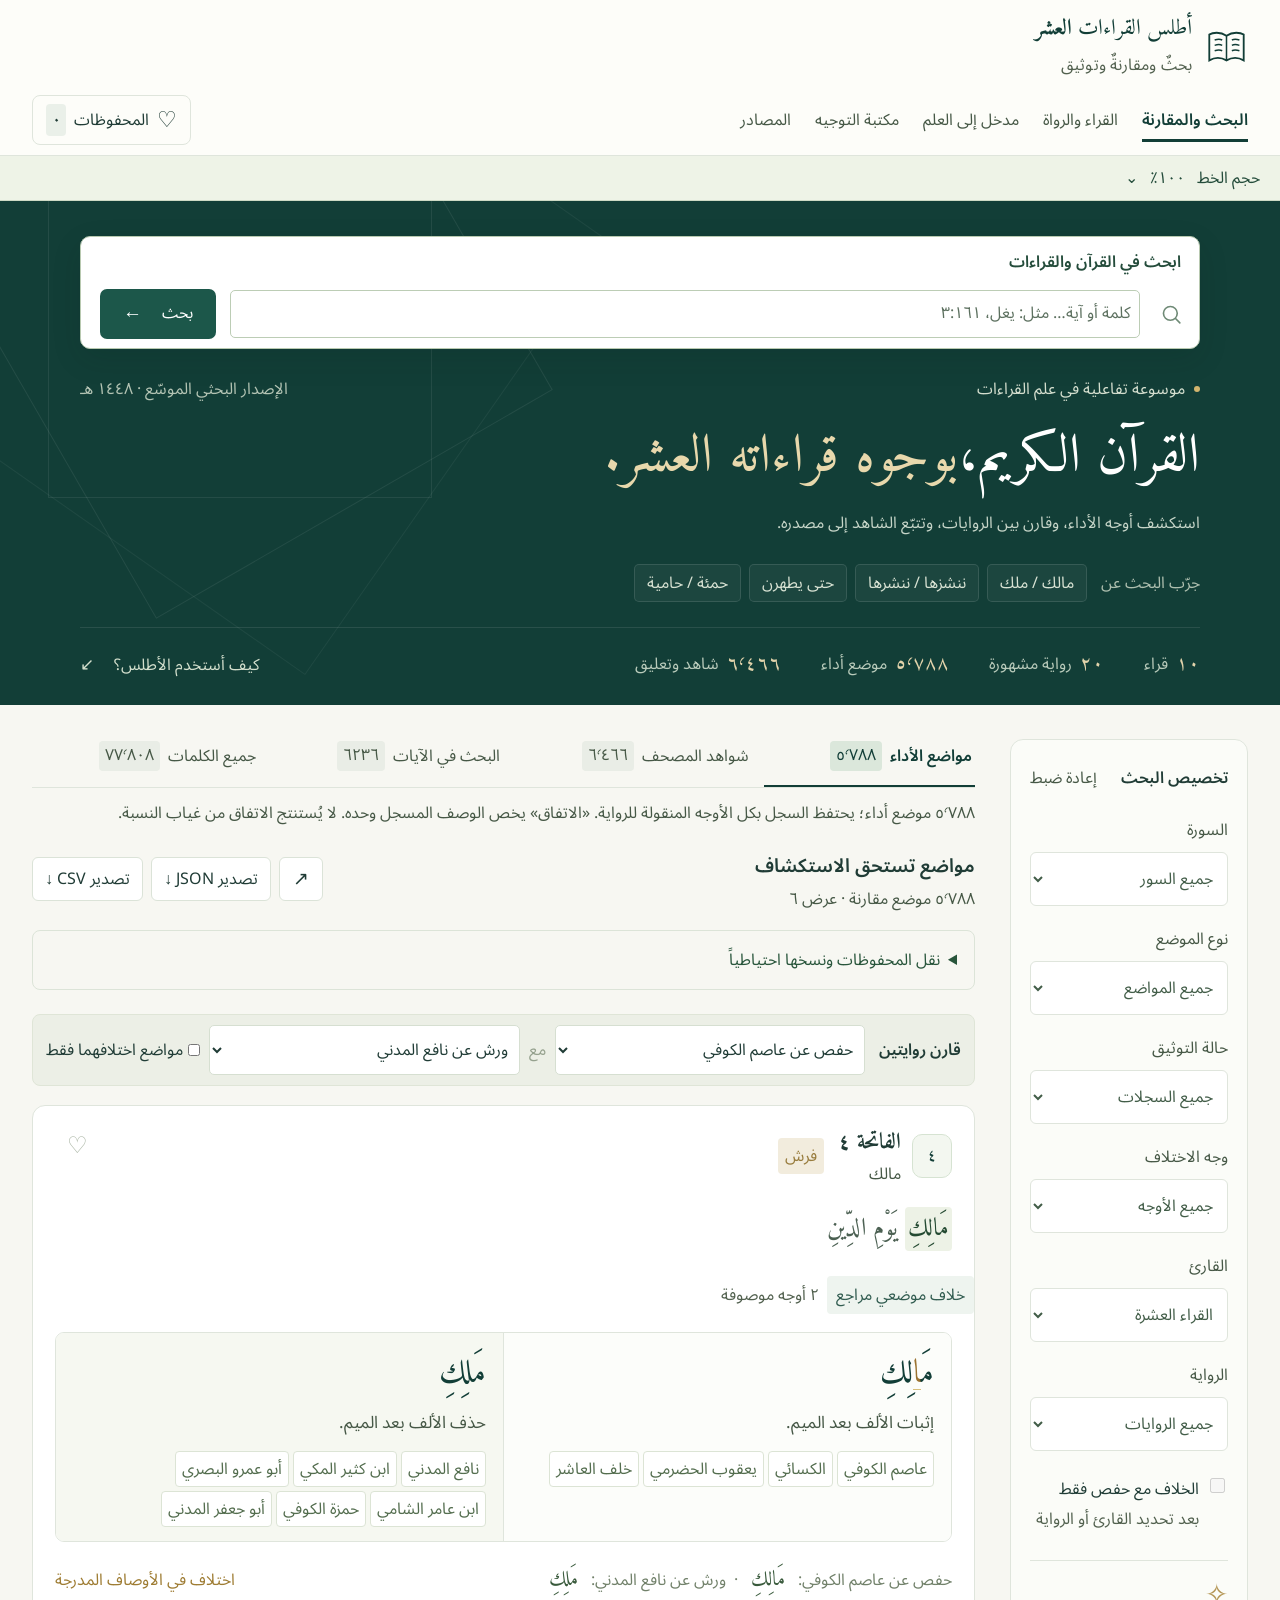
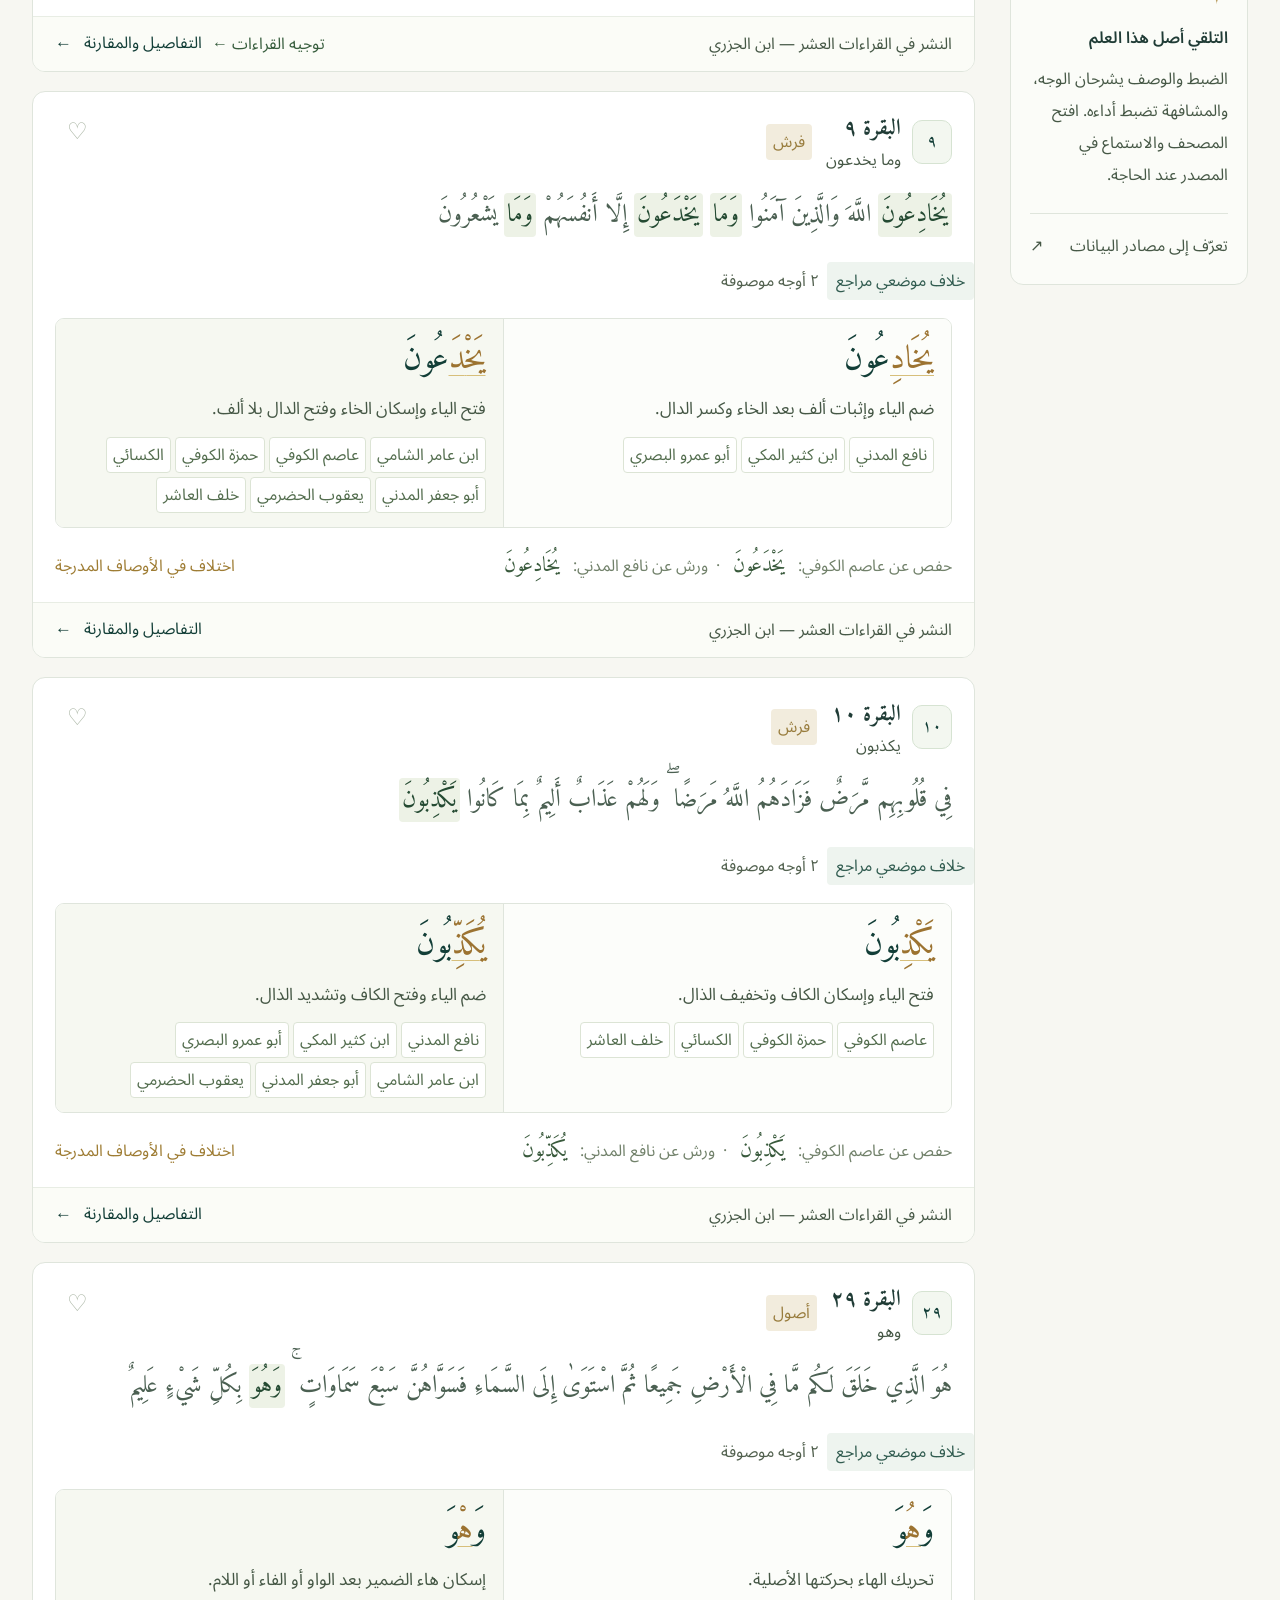
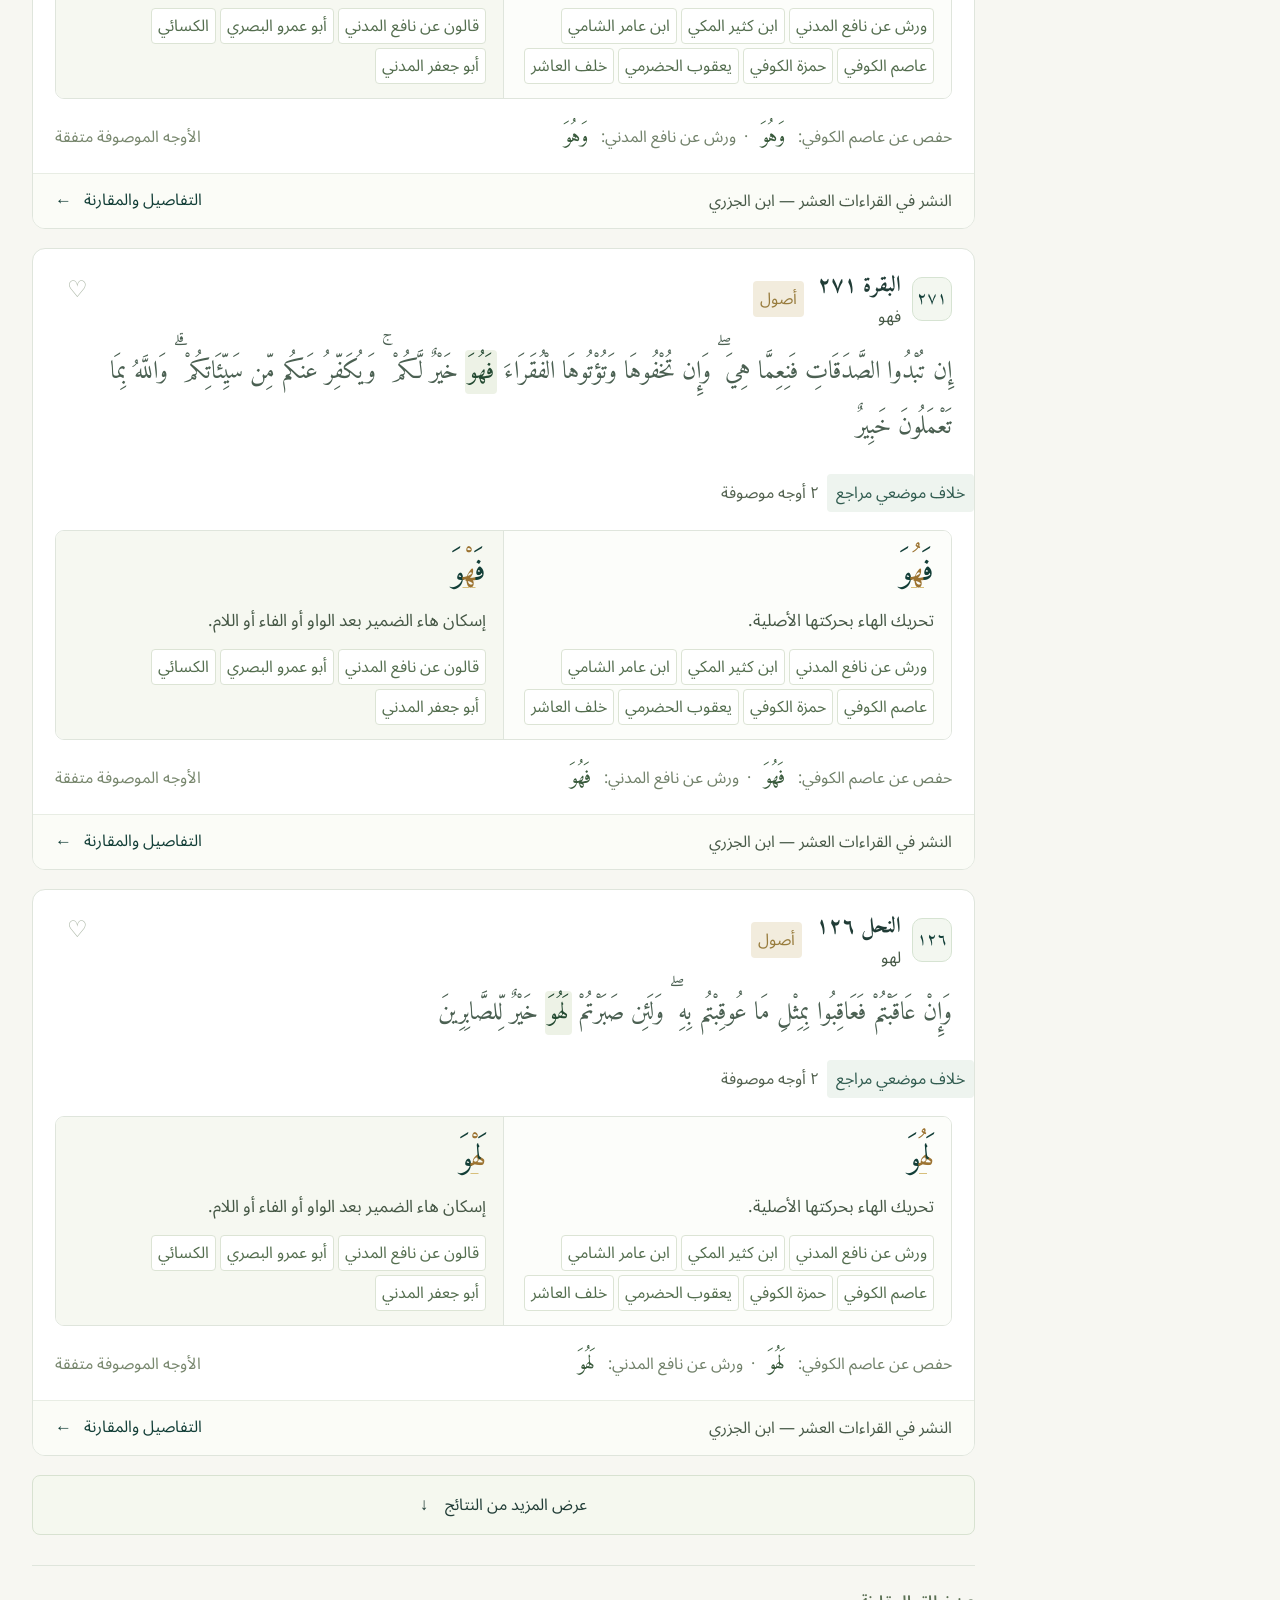
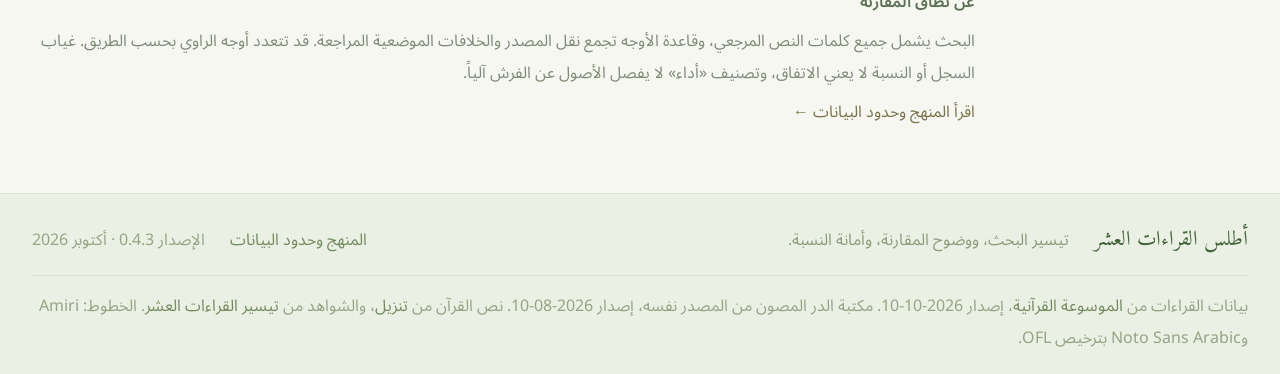
==== commit 94dcd00c: "Add files via upload" ====
--- a/index.html
+++ b/index.html
@@ -7,18 +7,18 @@
   <meta name="description" content="أطلس تفاعلي للبحث في وجوه القراءات العشر ومقارنتها، والتعريف بالقراء والرواة والأحرف السبعة ومصادر علم القراءات.">
   <title>أطلس القراءات العشر | بحث ومقارنة وتوثيق</title>
   <link rel="icon" href="./assets/favicon.svg" type="image/svg+xml">
-  <script src="./assets/font-size.js?v=0.4.2"></script>
+  <script src="./assets/font-size.js?v=0.4.3"></script>
   <link rel="stylesheet" href="./assets/fonts.css">
-  <link rel="stylesheet" href="./assets/style.css?v=0.4.2">
-  <link rel="stylesheet" href="./assets/readability.css?v=0.4.2">
-  <script defer src="./assets/navigation.js?v=0.4.2"></script>
-  <script defer src="./assets/data.js?v=0.4.2"></script>
+  <link rel="stylesheet" href="./assets/style.css?v=0.4.3">
+  <link rel="stylesheet" href="./assets/readability.css?v=0.4.3">
+  <script defer src="./assets/navigation.js?v=0.4.3"></script>
+  <script defer src="./assets/data.js?v=0.4.3"></script>
   <script defer src="./assets/quran-data.js"></script>
   <script defer src="./assets/witnesses.js"></script>
-  <script defer src="./assets/core.js?v=0.4.2"></script>
-  <script defer src="./assets/research-tools.js?v=0.4.2"></script>
-  <script defer src="./assets/app.js?v=0.4.2"></script>
-  <script defer src="./assets/library.js?v=0.4.2"></script>
+  <script defer src="./assets/core.js?v=0.4.3"></script>
+  <script defer src="./assets/research-tools.js?v=0.4.3"></script>
+  <script defer src="./assets/app.js?v=0.4.3"></script>
+  <script defer src="./assets/library.js?v=0.4.3"></script>
 </head>
 <body>
 <a class="skip" href="#main">انتقل إلى المحتوى</a>
@@ -140,7 +140,7 @@
   <div class="sources-bottom"><div><h3>كيف أوثّق نتيجة؟</h3><p>افتح تفاصيل الموضع، ثم انسخ الإحالة. تشتمل على السورة والآية، والوجه، والرواية، والمرجع وإصدار الأطلس. التصدير يسهّل مراجعة النتائج، ولا يستبدل الرجوع إلى المصدر.</p></div><div><h3>ملاحظة للباحث</h3><p>قارن ضمن رواية وطريق معلومين. وتحقق من سياق الوصل أو الوقف، ومن نظام عد الآي عند المطابقة بين المصاحف المختلفة.</p></div></div>
 </section>
 </main>
-<footer class="footer"><div class="wrap footer-inner"><a class="footer-brand" href="#search">أطلس القراءات العشر</a><p>تيسير البحث، ووضوح المقارنة، وأمانة النسبة.</p><a href="#learn/method">المنهج وحدود البيانات</a><span>الإصدار 0.4.2 · أكتوبر 2026</span></div><div class="wrap attribution">بيانات القراءات من <a href="https://quranpedia.net/" target="_blank" rel="noopener">الموسوعة القرآنية</a>، إصدار 2026-10-10. مكتبة الدر المصون من المصدر نفسه، إصدار 2026-08-10. نص القرآن من <a href="https://tanzil.net/" target="_blank" rel="noopener">تنزيل</a>، والشواهد من <a href="https://quraat.info/" target="_blank" rel="noopener">تيسير القراءات العشر</a>. الخطوط: Amiri وNoto Sans Arabic بترخيص OFL.</div></footer>
+<footer class="footer"><div class="wrap footer-inner"><a class="footer-brand" href="#search">أطلس القراءات العشر</a><p>تيسير البحث، ووضوح المقارنة، وأمانة النسبة.</p><a href="#learn/method">المنهج وحدود البيانات</a><span>الإصدار 0.4.3 · أكتوبر 2026</span></div><div class="wrap attribution">بيانات القراءات من <a href="https://quranpedia.net/" target="_blank" rel="noopener">الموسوعة القرآنية</a>، إصدار 2026-10-10. مكتبة الدر المصون من المصدر نفسه، إصدار 2026-08-10. نص القرآن من <a href="https://tanzil.net/" target="_blank" rel="noopener">تنزيل</a>، والشواهد من <a href="https://quraat.info/" target="_blank" rel="noopener">تيسير القراءات العشر</a>. الخطوط: Amiri وNoto Sans Arabic بترخيص OFL.</div></footer>
 <dialog id="detail-dialog" aria-labelledby="dialog-title"><button id="close-dialog" class="dialog-close" type="button" aria-label="إغلاق التفاصيل">×</button><div id="dialog-content"></div></dialog>
 <div id="toast" class="toast" role="status" aria-live="polite"></div>
 <noscript><p class="noscript">يحتاج البحث والمقارنة إلى تفعيل JavaScript. يمكنك زيارة <a href="https://www.nquran.net/ar/">نون للقرآن وعلومه</a> أو <a href="https://quraat.info/">تيسير القراءات العشر</a> للاطلاع على المصادر.</p></noscript>
--- a/assets/readability.css
+++ b/assets/readability.css
@@ -48,3 +48,47 @@
 @media(max-width:850px){.variant-grid,.tawjih-cases{grid-template-columns:minmax(0,1fr)}.library-form{grid-template-columns:minmax(0,1fr)}.library-form .field:nth-child(3){grid-column:auto}.hero-top{gap:10px}.hero-bottom small{font-size:1rem}}
 @media(max-width:560px){.font-toolbar{align-items:flex-start;justify-content:flex-start;padding:14px 18px}.font-toolbar p{flex-basis:100%}.font-controls{justify-content:flex-start}.header-inner{padding-bottom:12px}.nav{width:100%;gap:4px 18px}.search-box{flex-wrap:wrap}.search-box input{width:calc(100% - 45px);flex-basis:calc(100% - 45px)}.search-box button{flex-basis:100%;justify-content:center}.filters{display:block}.pair-toolbar select{max-width:100%;flex-basis:100%}.hero-bottom{display:flex}.hero-bottom>span{flex:1 1 40%}.card-footer .source-name{max-width:100%;flex-basis:100%}.category-label{margin-right:0}.record-status{line-height:1.9}.learn-nav{flex-wrap:wrap;overflow:visible}.term-flow{flex-wrap:wrap}.results-heading h2{line-height:1.8}}
 @media print{.font-toolbar{display:none!important}body.print-dialog .matrix td,body.print-dialog .matrix th{font-size:11pt}.matrix{min-width:0}}
+
+/* Keep the primary task ahead of introductory content on narrow screens. */
+.menu-toggle{display:none;align-items:center;justify-content:center;gap:8px;min-width:44px;min-height:44px;padding:8px 12px;border:1px solid #b4c5ab;border-radius:6px;background:#fff;color:#244c3b;font-size:1rem;line-height:1.5}
+.nav .saved-button{margin-inline-start:auto;min-height:44px}
+.font-toolbar{display:block;padding:0}
+.font-toolbar>summary{display:flex;align-items:center;justify-content:flex-start;gap:12px;min-height:44px;cursor:pointer;padding:8px 20px;font-size:1rem;line-height:1.6;list-style:none}
+.font-toolbar>summary::-webkit-details-marker{display:none}
+.font-toolbar>summary::marker{content:''}
+.font-toolbar>summary:focus-visible{outline:3px solid #c59b47;outline-offset:-3px}
+.font-toolbar .font-controls{justify-content:flex-start;padding:12px 20px 8px}
+.font-toolbar>p{padding:0 20px 14px}
+.search-box{display:grid;grid-template-columns:auto minmax(0,1fr) auto;align-items:center;gap:10px 14px;width:100%;min-width:0;margin:0 0 24px;border:1px solid #b8c9b0}
+.search-box .search-label{grid-column:1/-1;grid-row:1;font-size:1rem;font-weight:600;line-height:1.8;color:#244c3b;margin:0;padding:2px 8px}
+.search-box input{display:block;width:100%;min-width:0;max-width:100%;flex-basis:auto;grid-column:2;grid-row:2;padding:10px 8px;font-size:1rem;background:#fff;color:#203c36;border:1px solid #bccdb5;border-radius:5px;min-height:48px}
+.search-box>svg{grid-column:1;grid-row:2;margin:0 6px}
+.search-box button{grid-column:3;grid-row:2;flex-basis:auto;min-width:70px;max-width:100%;min-height:48px;justify-content:center}
+@media(max-width:850px){
+ .header-inner{gap:8px 12px;min-height:68px;padding-top:10px;padding-bottom:10px}
+ .brand small{display:none}
+ html[data-nav-ready=true] .menu-toggle{display:inline-flex}
+ html[data-nav-ready=true] .nav{display:none}
+ html[data-nav-ready=true][data-menu-open=true] .nav{display:flex;flex-direction:column;align-items:stretch;gap:3px;padding:6px 0;width:100%}
+ .nav .saved-button{margin-inline-start:0;justify-content:center;font-size:1rem}
+ .nav a{padding:8px 10px}
+ .hero-inner{padding-top:16px}
+ .search-box{margin-bottom:18px;grid-template-columns:minmax(0,1fr) auto;gap:10px;padding:10px}
+ .search-box>svg{display:none}
+ .search-box input{grid-column:1;width:100%;flex-basis:auto}
+ .search-box button{grid-column:2;flex-basis:auto;padding:10px 14px}
+ .font-toolbar{padding:0}
+}
+@media(max-width:560px){
+ .brand-mark{display:none}
+ .menu-toggle .menu-label{position:absolute;width:1px;height:1px;padding:0;overflow:hidden;clip:rect(0,0,0,0);white-space:nowrap}
+ .hero-top{display:none}
+ .hero h1{font-size:2rem;margin-top:12px}
+ .hero-desc{margin-bottom:16px}
+}
+@media(max-width:360px){.search-box{grid-template-columns:minmax(0,1fr)}.search-box input,.search-box button{grid-column:1;width:100%}.search-box button{grid-row:3}}
+html[data-large-text=true] .search-box{grid-template-columns:minmax(0,1fr)}
+html[data-large-text=true] .search-box input,html[data-large-text=true] .search-box button{grid-column:1;width:100%}
+html[data-large-text=true] .search-box button{grid-row:3}
+html[data-large-text=true] .search-box>svg{display:none}
+@media print{.menu-toggle{display:none!important}}
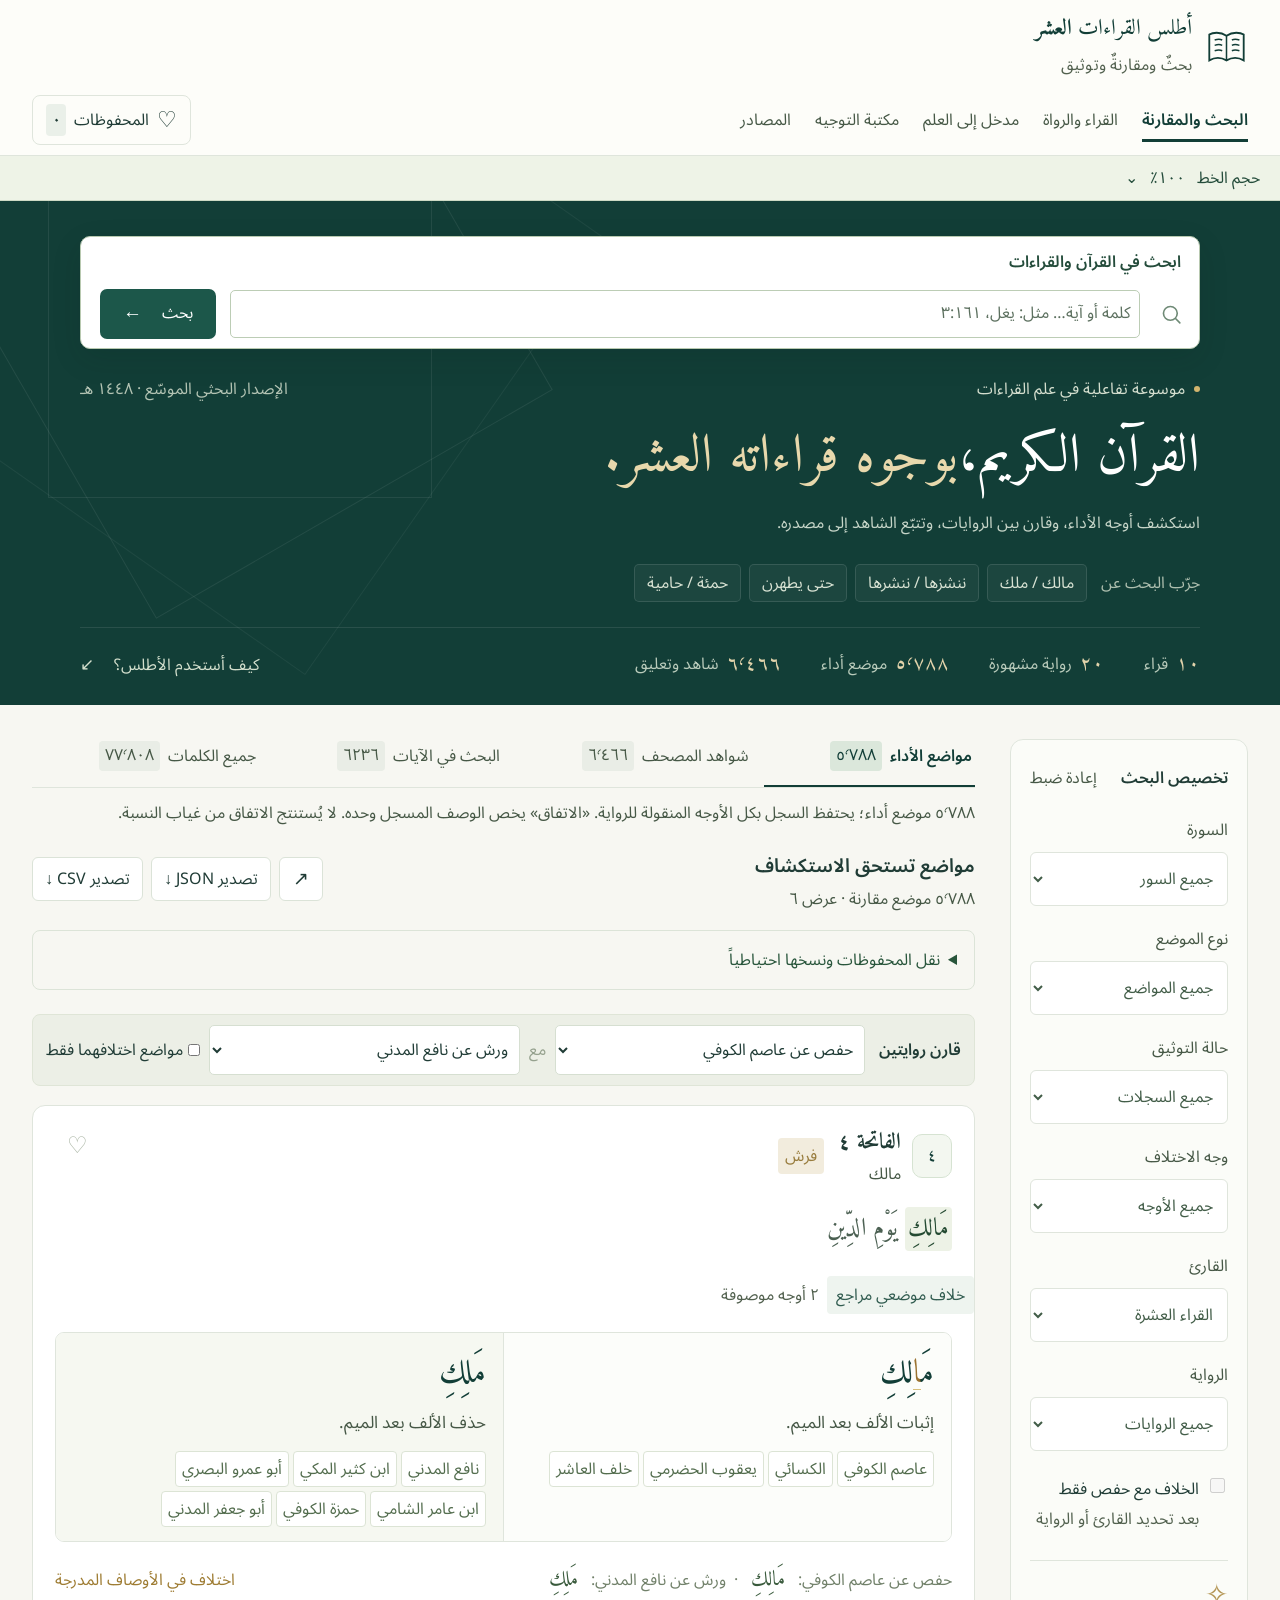
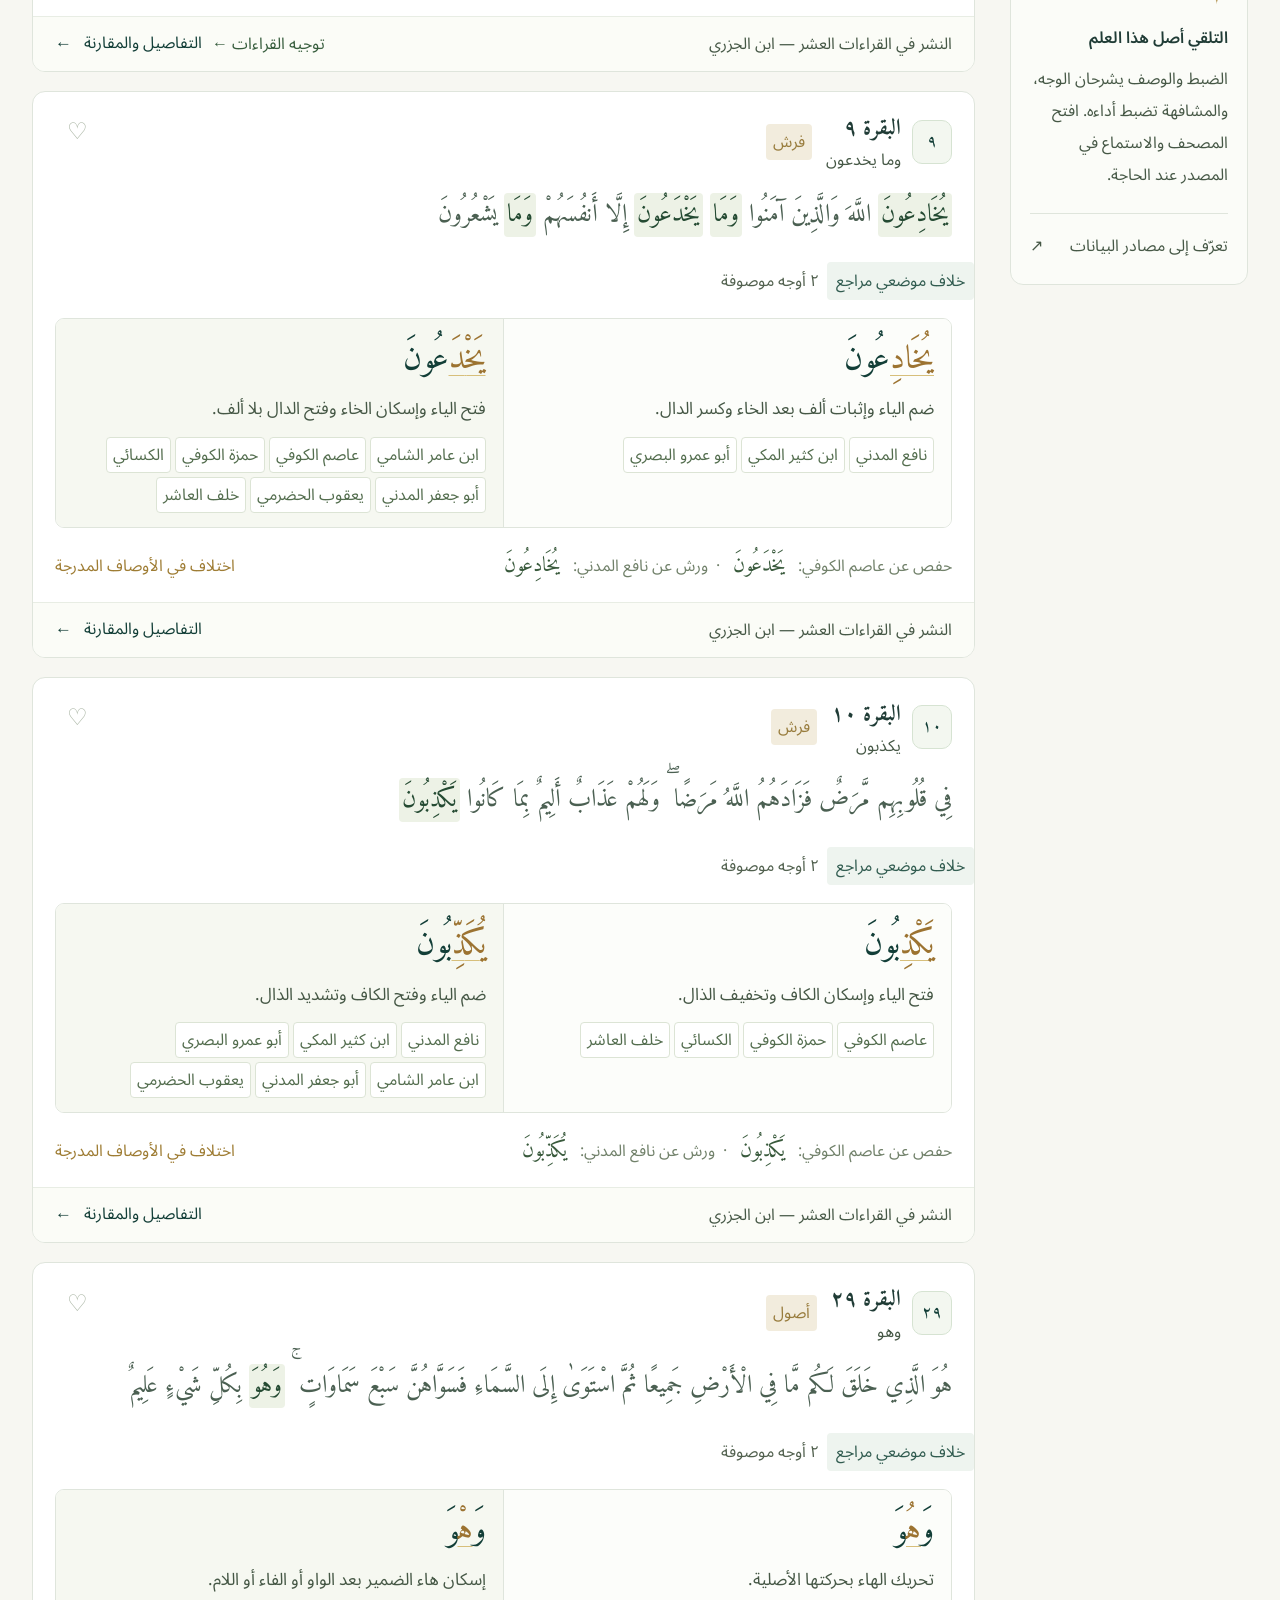
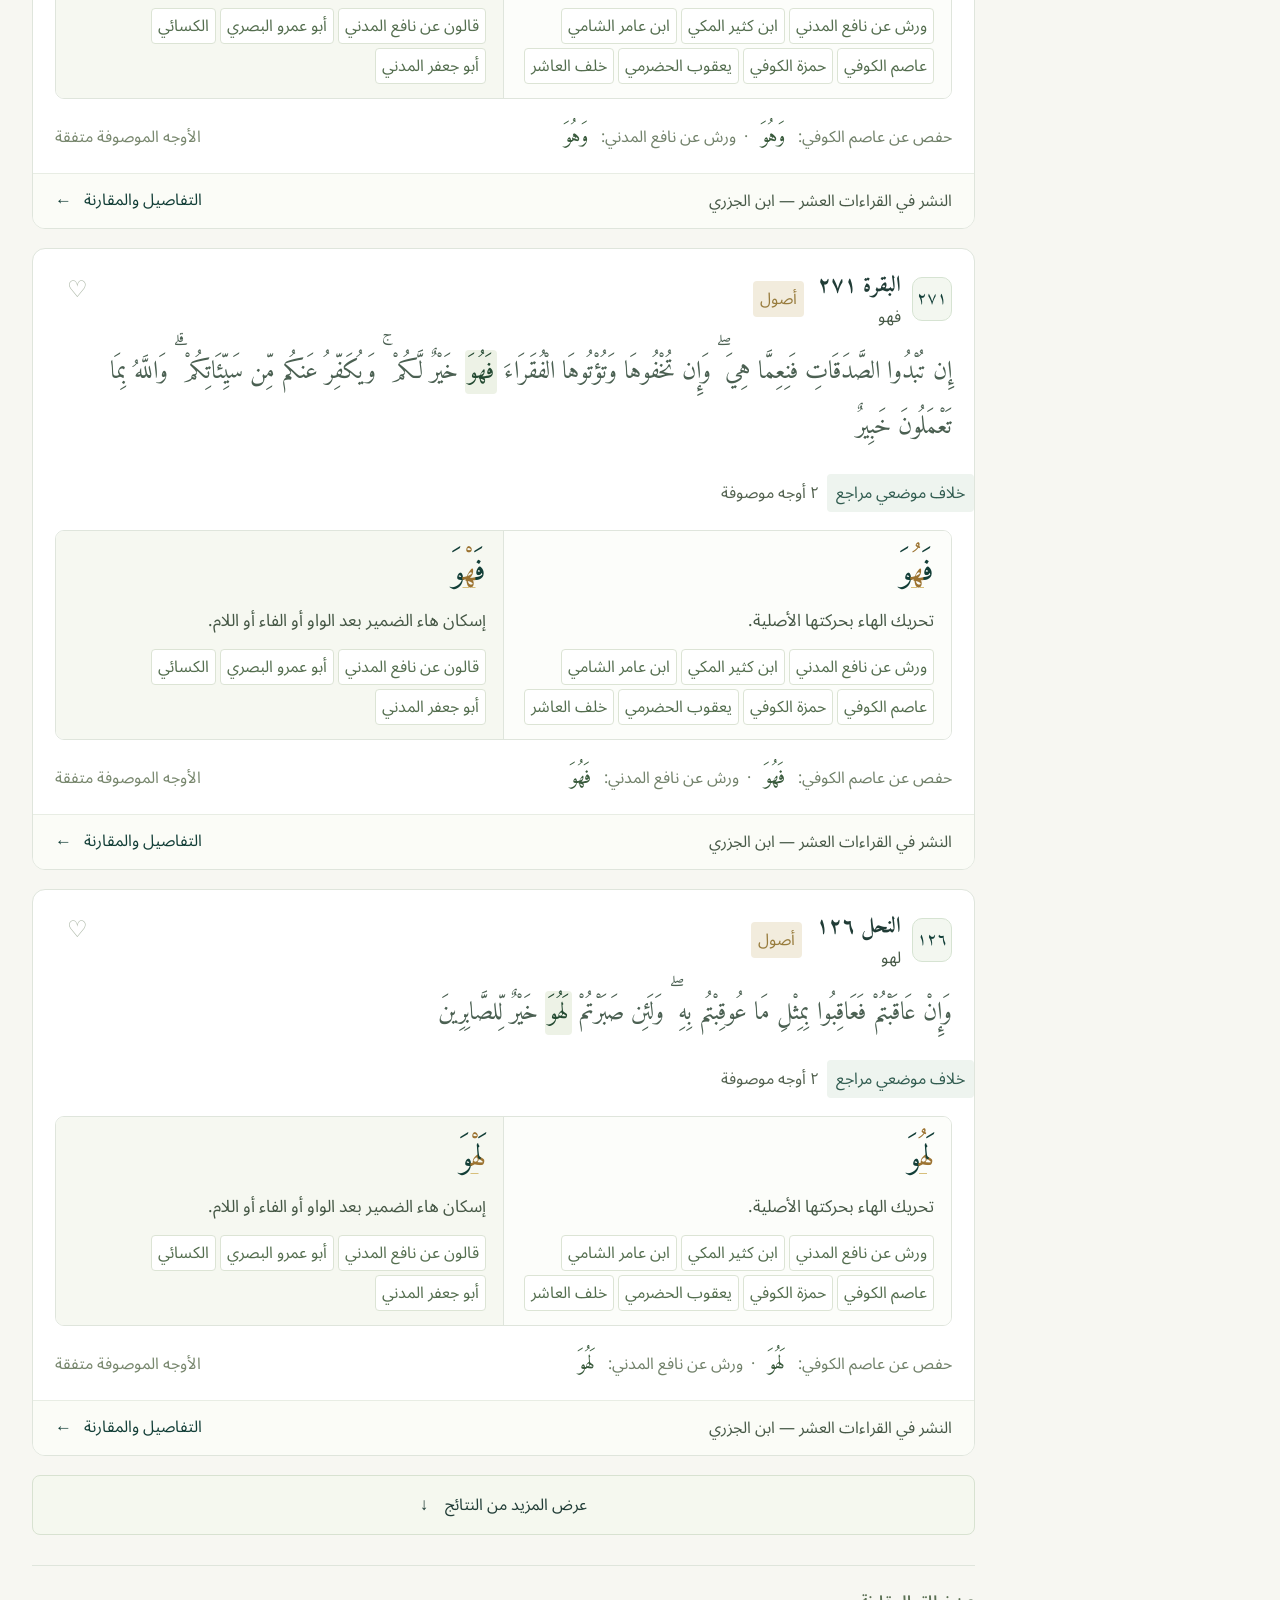
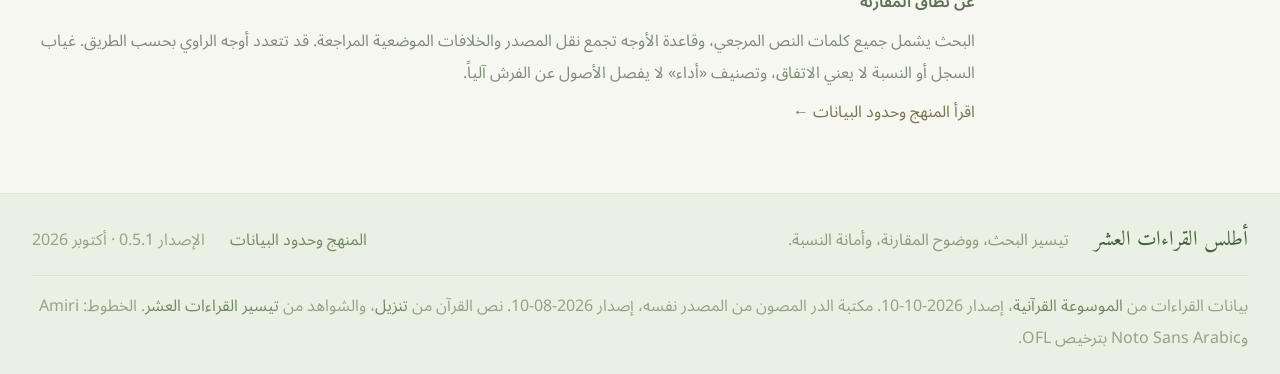
==== commit dcc68158: "Add files via upload" ====
--- a/index.html
+++ b/index.html
@@ -7,18 +7,18 @@
   <meta name="description" content="أطلس تفاعلي للبحث في وجوه القراءات العشر ومقارنتها، والتعريف بالقراء والرواة والأحرف السبعة ومصادر علم القراءات.">
   <title>أطلس القراءات العشر | بحث ومقارنة وتوثيق</title>
   <link rel="icon" href="./assets/favicon.svg" type="image/svg+xml">
-  <script src="./assets/font-size.js?v=0.4.3"></script>
+  <script src="./assets/font-size.js?v=0.5.1"></script>
   <link rel="stylesheet" href="./assets/fonts.css">
-  <link rel="stylesheet" href="./assets/style.css?v=0.4.3">
-  <link rel="stylesheet" href="./assets/readability.css?v=0.4.3">
-  <script defer src="./assets/navigation.js?v=0.4.3"></script>
-  <script defer src="./assets/data.js?v=0.4.3"></script>
+  <link rel="stylesheet" href="./assets/style.css?v=0.5.1">
+  <link rel="stylesheet" href="./assets/readability.css?v=0.5.1">
+  <script defer src="./assets/navigation.js?v=0.5.1"></script>
+  <script defer src="./assets/data.js?v=0.5.1"></script>
   <script defer src="./assets/quran-data.js"></script>
   <script defer src="./assets/witnesses.js"></script>
-  <script defer src="./assets/core.js?v=0.4.3"></script>
-  <script defer src="./assets/research-tools.js?v=0.4.3"></script>
-  <script defer src="./assets/app.js?v=0.4.3"></script>
-  <script defer src="./assets/library.js?v=0.4.3"></script>
+  <script defer src="./assets/core.js?v=0.5.1"></script>
+  <script defer src="./assets/research-tools.js?v=0.5.1"></script>
+  <script defer src="./assets/app.js?v=0.5.1"></script>
+  <script defer src="./assets/library.js?v=0.5.1"></script>
 </head>
 <body>
 <a class="skip" href="#main">انتقل إلى المحتوى</a>
@@ -117,7 +117,7 @@
     <article id="learn-ahruf"><span class="article-number">٠٣</span><h2>الأحرف السبعة والقراءات العشر</h2><blockquote>«إن هذا القرآن أُنزل على سبعة أحرف»<cite>صحيح البخاري، الحديث 4992</cite></blockquote><p>الأحرف السبعة الواردة في الحديث ليست أسماء القراء السبعة الذين اشتهرت قراءاتهم لاحقاً. ولا يصح جعل كل قراءة من السبع مقابلة لحرف من الأحرف السبعة.</p><p>اختلف العلماء في تفسير المراد بالأحرف وفي علاقتها بما حفظته المصاحف والقراءات. من الأقوال تفسيرها بأوجه من الاختلاف، ومن الأقوال ربطها بلغات العرب؛ وتتفاوت تحريرات هذه الأقوال. يعرض الأطلس هذا بوصفه باباً علمياً له خلافه، ولا يختزل الأحرف في القراءات السبع أو العشر.</p><div class="callout">عدد الأحرف في الحديث، وعدد الأئمة الذين اشتهرت عنهم القراءات، ينتميان إلى سياقين مختلفين.</div><a class="source-link" href="https://sunnah.com/bukhari:4992" target="_blank" rel="noopener">اقرأ أصل الحديث ↗</a><a class="source-link" href="https://www.islamweb.net/ar/library/content/70/8/" target="_blank" rel="noopener">اقرأ بحث ابن الجزري في مقدمة النشر ↗</a></article>
     <article id="learn-usul"><span class="article-number">٠٤</span><h2>الأصول والفرش</h2><div class="two-defs"><div><h3>الأصول</h3><p>قواعد أداء تتكرر في نظائرها، مثل أحكام المد والهمز والإمالة والإدغام وميم الجمع. يُنظر فيها إلى شروط القاعدة واستثناءاتها والطريق المنقول.</p></div><div><h3>الفرش</h3><p>أوجه تتعلق بكلمات ومواضع معينة، وتُدرس غالباً مرتبة على السور؛ مثل «مالك / ملك» في الفاتحة و«ننشزها / ننشرها» في البقرة.</p></div></div><p>قد يتغير النطق في الوصل والوقف والابتداء. وإشمام الصاد صوت الزاي، مثلاً، يختلف عن إشمام حركة الوقف؛ فلا تكفي تسمية مختصرة بلا وصف وسياق.</p></article>
     <article id="learn-tawjih"><span class="article-number">٠٥</span><h2>ما توجيه القراءات؟</h2><p>هو بيان وجوه القراءة في العربية من صرف ونحو ولغة ودلالة، ومنه توجيه صوتي لبعض أوجه الأداء. يعرض الأطلس الفرق بين اللفظين، ووجه كل منهما، وما يضيفه إلى فهم السياق، مع إحالة للمصدر.</p><p>التوجيه يشرح القراءة المنقولة؛ ولا ينشئ قراءة بالقياس أو يجعل استحسان معنى دليلاً على ثبوت النقل. وقد يصح للوجه أكثر من توجيه، وقد تتقارب معاني القراءتين أو يتكامل بيانهما.</p><div id="tawjih-coverage" class="callout"></div><p>الخلاصات محررة بعد قراءة المواضع المحددة في مصادرها، ولا تدعي حصر الأقوال أو استيعاب جميع سجلات الأطلس. عدم توفر توجيه هنا لا يعني عدم وجوده في كتب العلم. مصادر تعرض السبعة لا تُستعمل وحدها لإسناد قراءات الثلاث المتممة.</p><div class="detail-buttons"><a href="#search?review=tawjih">استكشف المواضع ذات التوجيه ←</a><a href="#library">تصفّح مكتبة التوجيه ←</a><a href="./assets/tawjih.json" download>تنزيل بيانات التوجيه ومراجعها ↓</a></div><p>من مصادر التوسع: <a href="https://quranpedia.net/book/379" target="_blank" rel="noopener">الحجة للقراء السبعة لأبي علي الفارسي</a>، و<a href="https://quranpedia.net/book/99" target="_blank" rel="noopener">حجة القراءات لابن زنجلة</a>، و<a href="https://quranpedia.net/book/21338" target="_blank" rel="noopener">الكشف لمكي بن أبي طالب</a>، والدر المصون للسمين الحلبي. لا يلزم أن يغطي كل مرجع جميع القراءات العشر.</p></article>
-    <article id="learn-method"><span class="article-number">٠٦</span><h2>منهج الأطلس وحدود البيانات</h2><div id="coverage-summary" class="coverage-summary"></div><details class="surah-coverage"><summary>تغطية الكلمات والمواضع لكل سورة</summary><p>هذه أعداد الربط والفهرسة، وليست نسباً لاكتمال علم القراءات أو صحة الأوجه. قد تمتد العبارة بين آيتين أو سورتين.</p><div id="coverage-by-surah" class="matrix-wrap"></div></details><ol class="method-list"><li><b>فهرس القرآن:</b> جميع الآيات وكلمات النص المرجعي برواية حفص من تنزيل. عد الكلمات هنا يتبع فصل المسافات بعد استبعاد البسملات غير المرقمة؛ ليس تقريراً لاختلاف مناهج عد كلمات القرآن. لا يتغير النص الأصلي المعروض.</li><li><b>قاعدة الأوجه:</b> استيراد كامل قاعدة القراءات المتاحة من الموسوعة القرآنية بإصدارها المبين، بعد عزل المجموعات ذات الإحالات المعيبة المعروفة. نقل المصدر لا يعني مراجعة علمية مستقلة لكل نسبة أو ضبط.</li><li><b>التحقيق الموضعي:</b> سجلات مستقلة للخلاف الذي روجع في النشر، مع قيود الطرق. التصحيح الجزئي لبعض الأوصاف المستوردة يثبت القدر المذكور في شاهده فقط؛ لا يثبت جميع تفاصيل الوصف المركب.</li><li><b>تعدد الأوجه:</b> تحفظ جميع الأوجه المنقولة للراوي. المقارنة بين مجموعات الأوصاف المسجلة؛ لا تحكم بتطابق الأداء الكامل ولا تجيز تركيب أوجه من طرق مختلفة. المقارنة غير المحسومة أو النسبة الناقصة لا تُحسب خلافاً مؤكداً.</li><li><b>الربط بالكلمات:</b> تطابق نصي مع تسوية الرسم، ثم ربط تقريبي معلن عند الحاجة. العبارة الممتدة بين آيتين تظهر في كليهما. الربط الآلي للاسترجاع فقط؛ لا يستنبط منه إسناد قراءة.</li><li><b>الشواهد والاستماع:</b> تعليقات تيسير القراءات فهرس مستقل حُفظت رموزه، ولم تُحلل إلى أسماء آلياً. التسجيلات روابط الآيات من المصدر، لا مقاطع للكلمات ولا إثبات لأداء كل وجه أو طريق.</li><li><b>ما بقي:</b> لا يُدّعى استيعاب جميع طرق القراءات أو كل تطبيق لأصولها. عدم العثور على وجه لا يثبت الاتفاق. تحتاج قاعدة الأوصاف المنقولة إلى مراجعة تخصصية مستمرة؛ تتيح الإحالات وسجل التصحيح تدقيق النتائج.</li></ol><div class="license-block"><b>نسبة المصادر وشروط الاستخدام</b><p>القراءات: الموسوعة القرآنية quranpedia.net؛ تجب النسبة والرابط وإصدار البيانات عند إعادة نشر القاعدة. مكتبة الدر المصون: الموسوعة القرآنية، إصدار 2026-08-10؛ النص مرجع مستقل ولا يستخرج منه إسناد آلي. نص القرآن: Tanzil Project، ترخيص CC BY 3.0 مع الحفاظ على النص ونسبته. شواهد المصحف: تيسير القراءات العشر، للاستخدام والتطوير غير الربحي وفق إذن المصدر. الخطوط بترخيص OFL.</p><a href="https://quranpedia.net/dumps" target="_blank" rel="noopener">قاعدة القراءات وإصداراتها ↗</a><a href="./assets/LICENSE_QURANPEDIA.md">شروط قاعدة القراءات</a><a href="https://tanzil.net/docs/text_license" target="_blank" rel="noopener">ترخيص تنزيل ↗</a><a id="permission-link" href="https://quraat.info/" target="_blank" rel="noopener">مصدر الشواهد وإذن الاستخدام ↗</a><a href="./assets/coverage-audit.json" download>سجل التغطية والتصحيحات ↓</a><a href="./assets/provenance.json" download>سجل مصادر البيانات ↓</a></div></article>
+    <article id="learn-method"><span class="article-number">٠٦</span><h2>منهج الأطلس وحدود البيانات</h2><p><a href="review-next.html">متابعة ياءات البقرة وفرش آل عمران — الإصدار 0.5.1 ←</a></p><p><a href="review.html">تقرير مراجعة الفاتحة وفرش البقرة — الإصدار 0.5.0 ←</a></p><div id="coverage-summary" class="coverage-summary"></div><details class="surah-coverage"><summary>تغطية الكلمات والمواضع لكل سورة</summary><p>هذه أعداد الربط والفهرسة، وليست نسباً لاكتمال علم القراءات أو صحة الأوجه. قد تمتد العبارة بين آيتين أو سورتين.</p><div id="coverage-by-surah" class="matrix-wrap"></div></details><ol class="method-list"><li><b>فهرس القرآن:</b> جميع الآيات وكلمات النص المرجعي برواية حفص من تنزيل. عد الكلمات هنا يتبع فصل المسافات بعد استبعاد البسملات غير المرقمة؛ ليس تقريراً لاختلاف مناهج عد كلمات القرآن. لا يتغير النص الأصلي المعروض.</li><li><b>قاعدة الأوجه:</b> استيراد كامل قاعدة القراءات المتاحة من الموسوعة القرآنية بإصدارها المبين، بعد عزل المجموعات ذات الإحالات المعيبة المعروفة. نقل المصدر لا يعني مراجعة علمية مستقلة لكل نسبة أو ضبط.</li><li><b>التحقيق الموضعي:</b> سجلات مستقلة للخلاف الذي روجع في النشر، مع قيود الطرق. التصحيح الجزئي لبعض الأوصاف المستوردة يثبت القدر المذكور في شاهده فقط؛ لا يثبت جميع تفاصيل الوصف المركب.</li><li><b>تعدد الأوجه:</b> تحفظ جميع الأوجه المنقولة للراوي. المقارنة بين مجموعات الأوصاف المسجلة؛ لا تحكم بتطابق الأداء الكامل ولا تجيز تركيب أوجه من طرق مختلفة. المقارنة غير المحسومة أو النسبة الناقصة لا تُحسب خلافاً مؤكداً.</li><li><b>الربط بالكلمات:</b> تطابق نصي مع تسوية الرسم، ثم ربط تقريبي معلن عند الحاجة. العبارة الممتدة بين آيتين تظهر في كليهما. الربط الآلي للاسترجاع فقط؛ لا يستنبط منه إسناد قراءة.</li><li><b>الشواهد والاستماع:</b> تعليقات تيسير القراءات فهرس مستقل حُفظت رموزه، ولم تُحلل إلى أسماء آلياً. التسجيلات روابط الآيات من المصدر، لا مقاطع للكلمات ولا إثبات لأداء كل وجه أو طريق.</li><li><b>ما بقي:</b> لا يُدّعى استيعاب جميع طرق القراءات أو كل تطبيق لأصولها. عدم العثور على وجه لا يثبت الاتفاق. تحتاج قاعدة الأوصاف المنقولة إلى مراجعة تخصصية مستمرة؛ تتيح الإحالات وسجل التصحيح تدقيق النتائج.</li></ol><div class="license-block"><b>نسبة المصادر وشروط الاستخدام</b><p>القراءات: الموسوعة القرآنية quranpedia.net؛ تجب النسبة والرابط وإصدار البيانات عند إعادة نشر القاعدة. مكتبة الدر المصون: الموسوعة القرآنية، إصدار 2026-08-10؛ النص مرجع مستقل ولا يستخرج منه إسناد آلي. نص القرآن: Tanzil Project، ترخيص CC BY 3.0 مع الحفاظ على النص ونسبته. شواهد المصحف: تيسير القراءات العشر، للاستخدام والتطوير غير الربحي وفق إذن المصدر. الخطوط بترخيص OFL.</p><a href="https://quranpedia.net/dumps" target="_blank" rel="noopener">قاعدة القراءات وإصداراتها ↗</a><a href="./assets/LICENSE_QURANPEDIA.md">شروط قاعدة القراءات</a><a href="https://tanzil.net/docs/text_license" target="_blank" rel="noopener">ترخيص تنزيل ↗</a><a id="permission-link" href="https://quraat.info/" target="_blank" rel="noopener">مصدر الشواهد وإذن الاستخدام ↗</a><a href="./assets/coverage-audit.json" download>سجل التغطية والتصحيحات ↓</a><a href="./assets/provenance.json" download>سجل مصادر البيانات ↓</a></div></article>
   </div></div>
 </section>
 <section data-page="library" id="library-page" class="wrap content-page hidden">
@@ -139,8 +139,9 @@
   <div class="section-heading spaced"><h2>مواقع وأدوات قريبة من الفكرة</h2><span>افتح المصدر وتحقق من نطاقه</span></div><div id="similar-grid" class="similar-grid"></div>
   <div class="sources-bottom"><div><h3>كيف أوثّق نتيجة؟</h3><p>افتح تفاصيل الموضع، ثم انسخ الإحالة. تشتمل على السورة والآية، والوجه، والرواية، والمرجع وإصدار الأطلس. التصدير يسهّل مراجعة النتائج، ولا يستبدل الرجوع إلى المصدر.</p></div><div><h3>ملاحظة للباحث</h3><p>قارن ضمن رواية وطريق معلومين. وتحقق من سياق الوصل أو الوقف، ومن نظام عد الآي عند المطابقة بين المصاحف المختلفة.</p></div></div>
 </section>
+<div class="wrap back-tools hidden" id="page-back-tools"><button class="back-button" data-back-page="true" type="button"><span aria-hidden="true">→</span> رجوع إلى الصفحة السابقة</button></div>
 </main>
-<footer class="footer"><div class="wrap footer-inner"><a class="footer-brand" href="#search">أطلس القراءات العشر</a><p>تيسير البحث، ووضوح المقارنة، وأمانة النسبة.</p><a href="#learn/method">المنهج وحدود البيانات</a><span>الإصدار 0.4.3 · أكتوبر 2026</span></div><div class="wrap attribution">بيانات القراءات من <a href="https://quranpedia.net/" target="_blank" rel="noopener">الموسوعة القرآنية</a>، إصدار 2026-10-10. مكتبة الدر المصون من المصدر نفسه، إصدار 2026-08-10. نص القرآن من <a href="https://tanzil.net/" target="_blank" rel="noopener">تنزيل</a>، والشواهد من <a href="https://quraat.info/" target="_blank" rel="noopener">تيسير القراءات العشر</a>. الخطوط: Amiri وNoto Sans Arabic بترخيص OFL.</div></footer>
+<footer class="footer"><div class="wrap footer-inner"><a class="footer-brand" href="#search">أطلس القراءات العشر</a><p>تيسير البحث، ووضوح المقارنة، وأمانة النسبة.</p><a href="#learn/method">المنهج وحدود البيانات</a><span>الإصدار 0.5.1 · أكتوبر 2026</span></div><div class="wrap attribution">بيانات القراءات من <a href="https://quranpedia.net/" target="_blank" rel="noopener">الموسوعة القرآنية</a>، إصدار 2026-10-10. مكتبة الدر المصون من المصدر نفسه، إصدار 2026-08-10. نص القرآن من <a href="https://tanzil.net/" target="_blank" rel="noopener">تنزيل</a>، والشواهد من <a href="https://quraat.info/" target="_blank" rel="noopener">تيسير القراءات العشر</a>. الخطوط: Amiri وNoto Sans Arabic بترخيص OFL.</div></footer>
 <dialog id="detail-dialog" aria-labelledby="dialog-title"><button id="close-dialog" class="dialog-close" type="button" aria-label="إغلاق التفاصيل">×</button><div id="dialog-content"></div></dialog>
 <div id="toast" class="toast" role="status" aria-live="polite"></div>
 <noscript><p class="noscript">يحتاج البحث والمقارنة إلى تفعيل JavaScript. يمكنك زيارة <a href="https://www.nquran.net/ar/">نون للقرآن وعلومه</a> أو <a href="https://quraat.info/">تيسير القراءات العشر</a> للاطلاع على المصادر.</p></noscript>
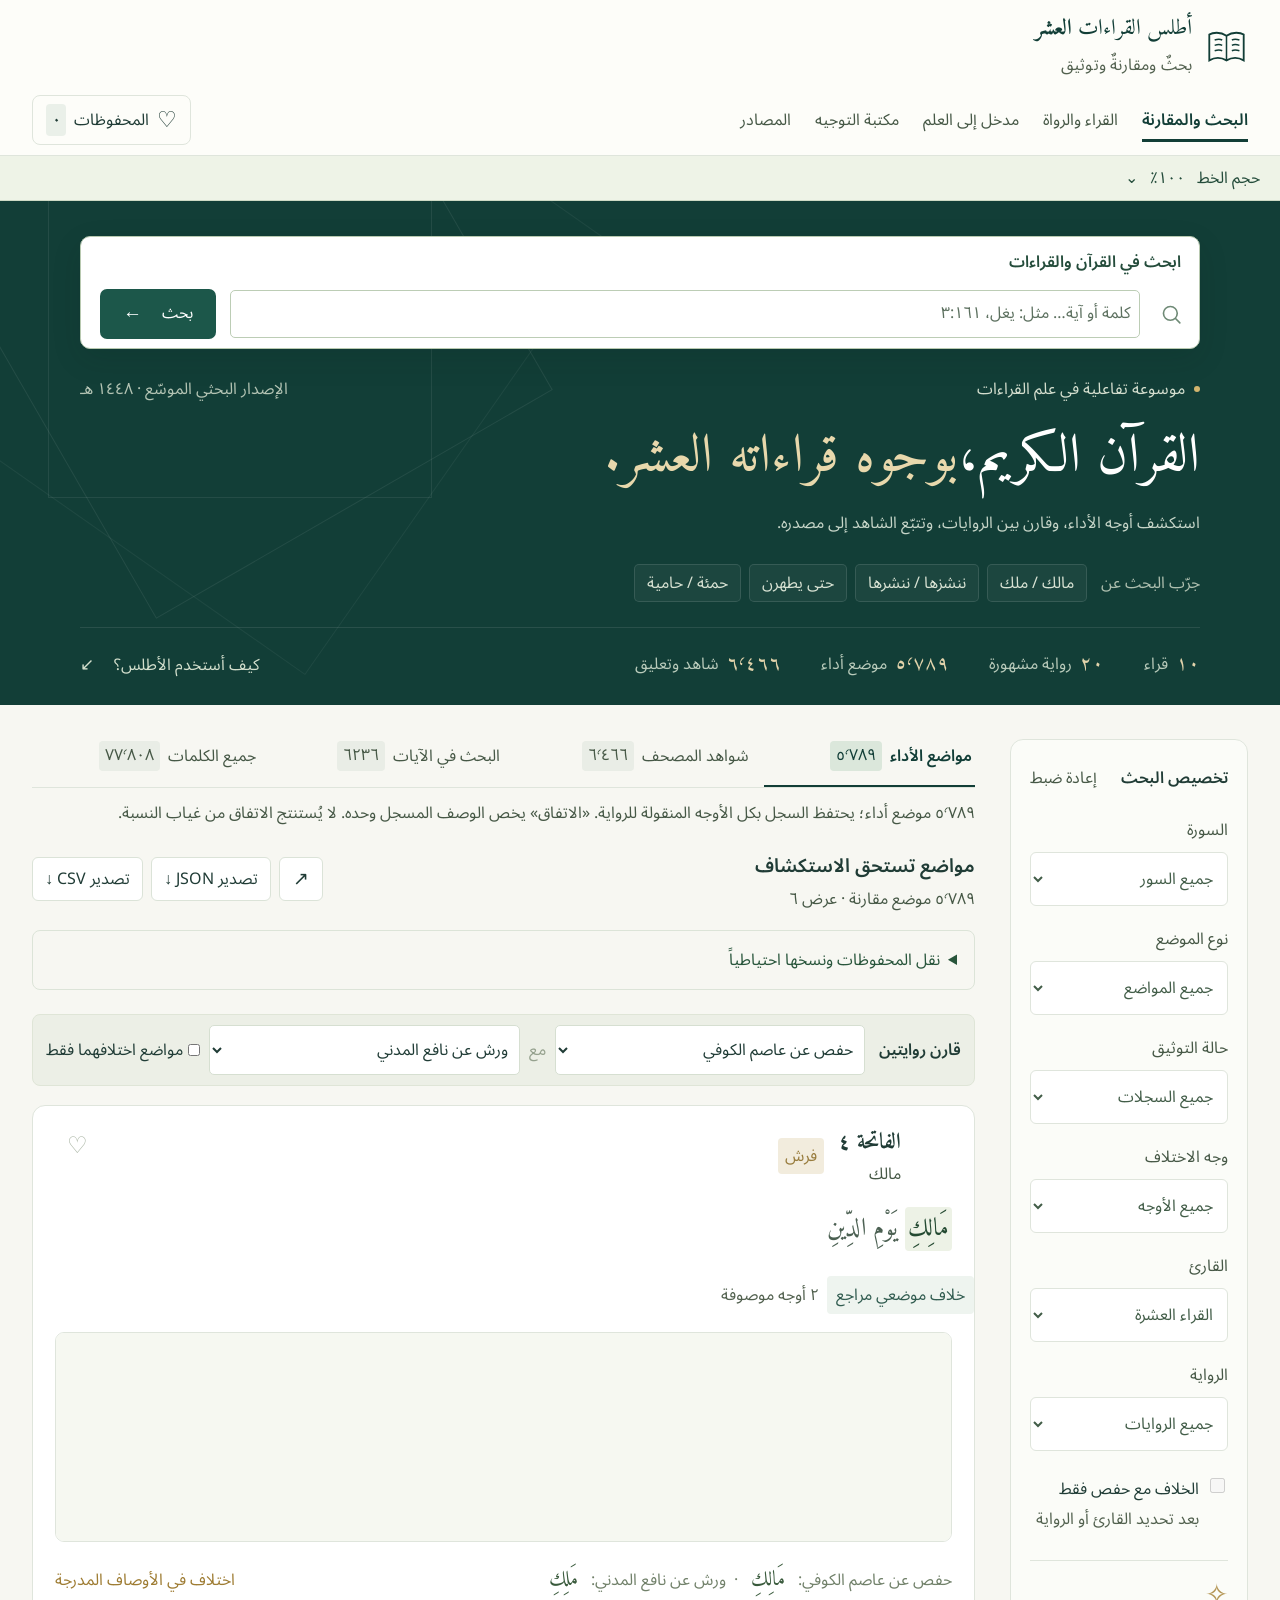
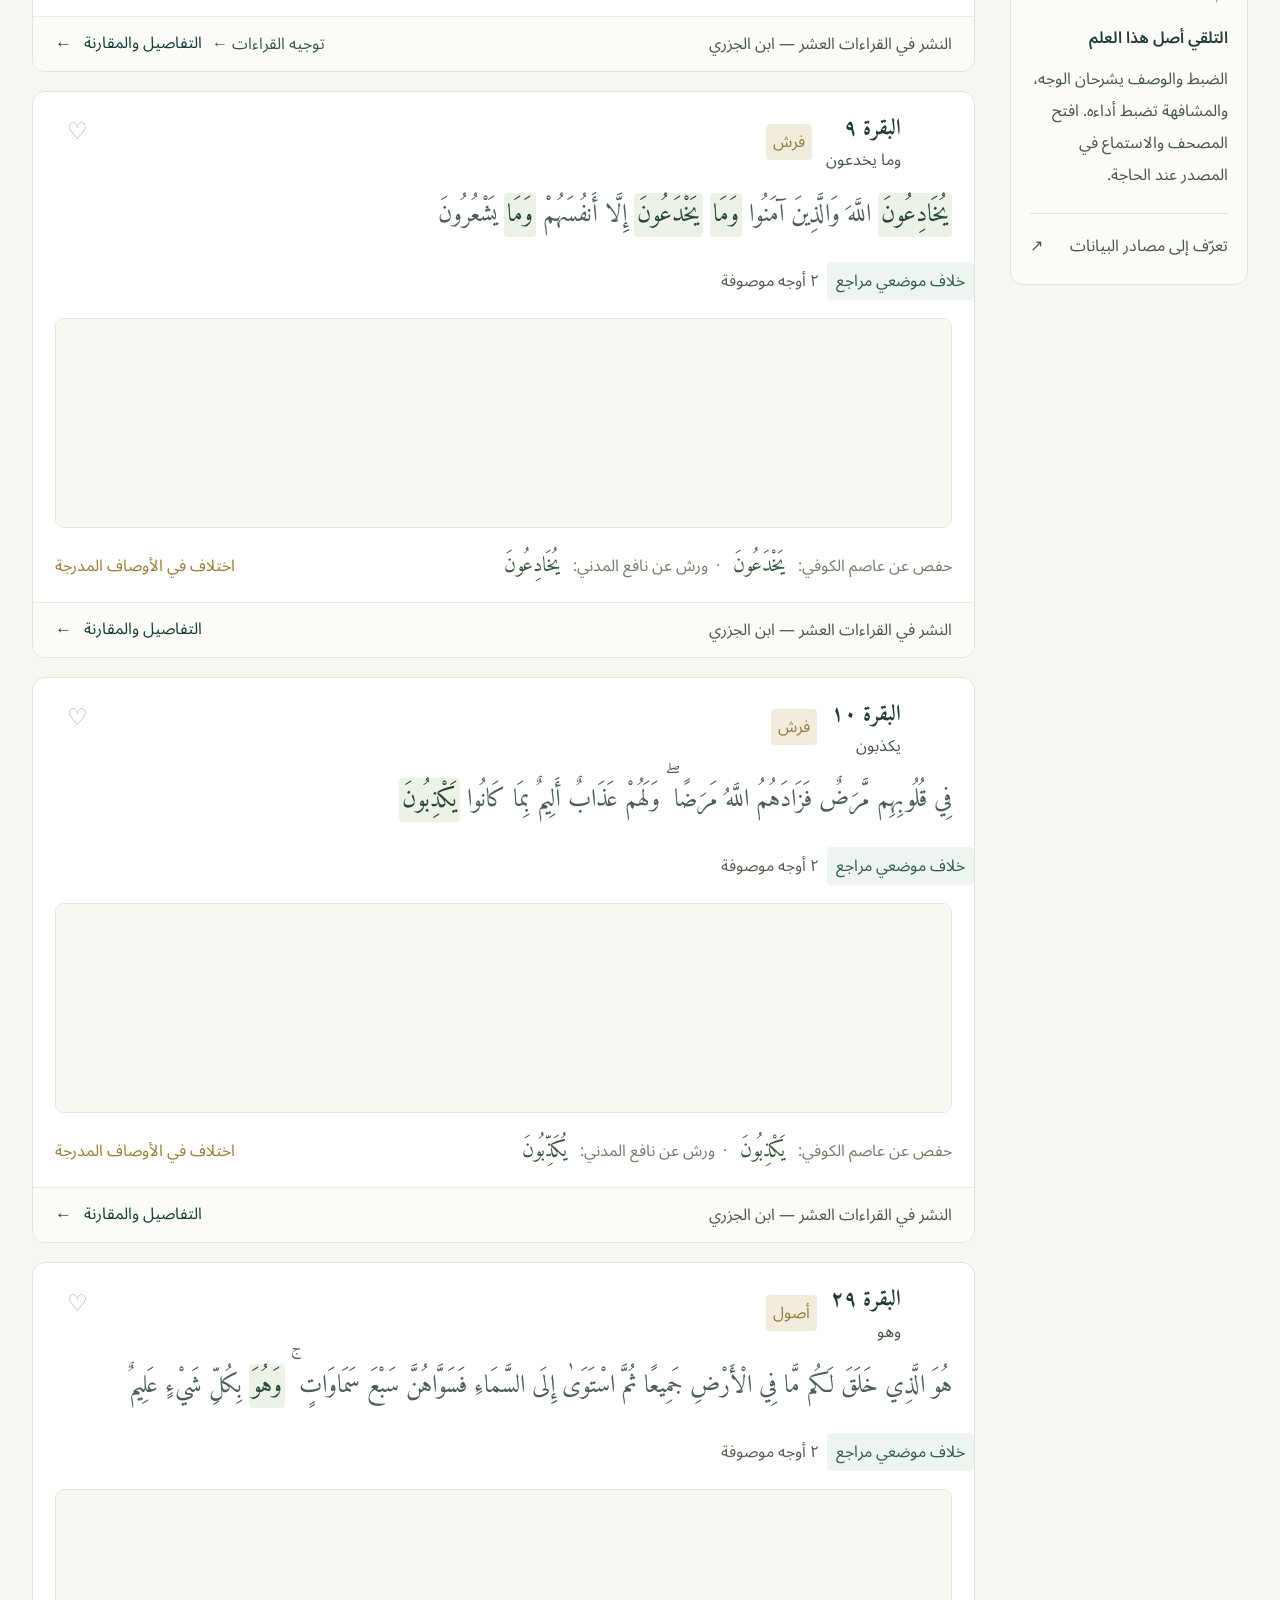
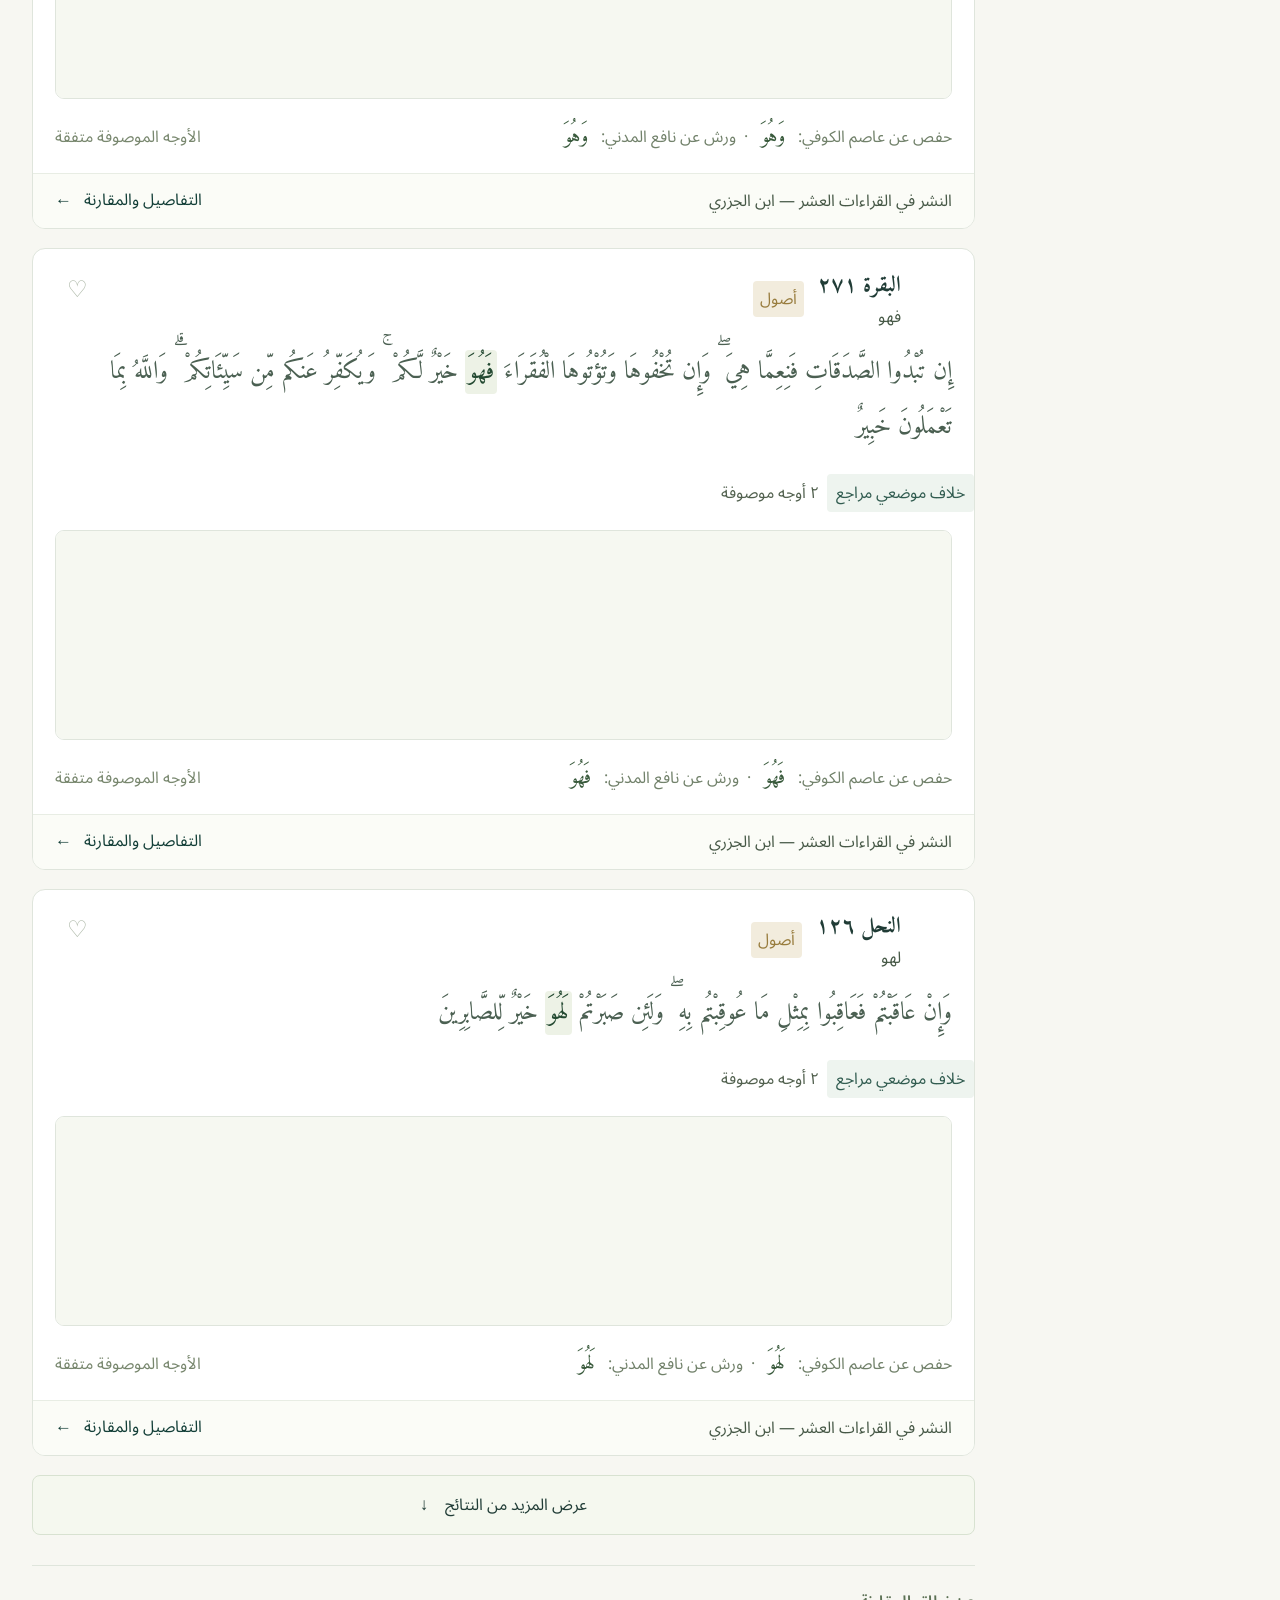
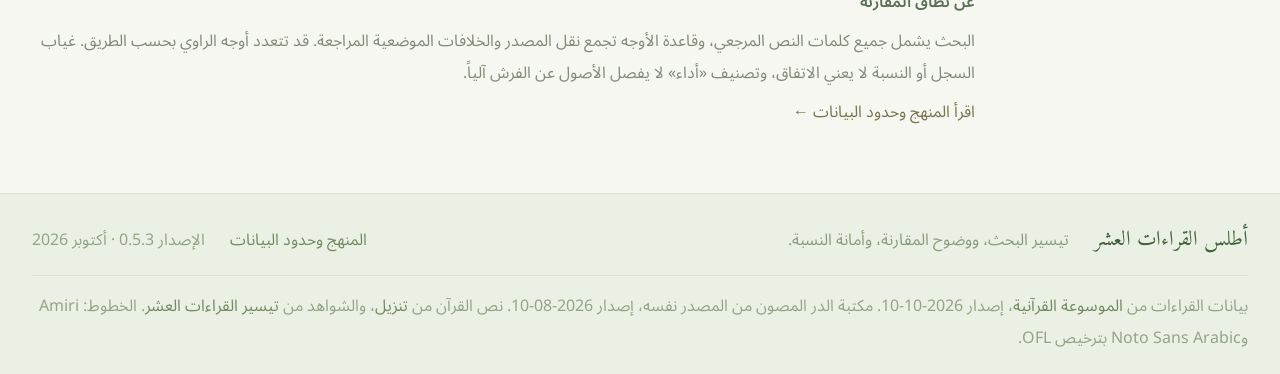
==== commit 17c7f48e: "Add files via upload" ====
--- a/index.html
+++ b/index.html
@@ -7,18 +7,19 @@
   <meta name="description" content="أطلس تفاعلي للبحث في وجوه القراءات العشر ومقارنتها، والتعريف بالقراء والرواة والأحرف السبعة ومصادر علم القراءات.">
   <title>أطلس القراءات العشر | بحث ومقارنة وتوثيق</title>
   <link rel="icon" href="./assets/favicon.svg" type="image/svg+xml">
-  <script src="./assets/font-size.js?v=0.5.1"></script>
+  <script src="./assets/font-size.js?v=0.5.3"></script>
   <link rel="stylesheet" href="./assets/fonts.css">
-  <link rel="stylesheet" href="./assets/style.css?v=0.5.1">
-  <link rel="stylesheet" href="./assets/readability.css?v=0.5.1">
-  <script defer src="./assets/navigation.js?v=0.5.1"></script>
-  <script defer src="./assets/data.js?v=0.5.1"></script>
+  <link rel="stylesheet" href="./assets/style.css?v=0.5.3">
+  <link rel="stylesheet" href="./assets/readability.css?v=0.5.3">
+  <link rel="stylesheet" href="./assets/back-control.css?v=0.5.3">
+  <script defer src="./assets/navigation.js?v=0.5.3"></script>
+  <script defer src="./assets/data.js?v=0.5.3"></script>
   <script defer src="./assets/quran-data.js"></script>
   <script defer src="./assets/witnesses.js"></script>
-  <script defer src="./assets/core.js?v=0.5.1"></script>
-  <script defer src="./assets/research-tools.js?v=0.5.1"></script>
-  <script defer src="./assets/app.js?v=0.5.1"></script>
-  <script defer src="./assets/library.js?v=0.5.1"></script>
+  <script defer src="./assets/core.js?v=0.5.3"></script>
+  <script defer src="./assets/research-tools.js?v=0.5.3"></script>
+  <script defer src="./assets/app.js?v=0.5.3"></script>
+  <script defer src="./assets/library.js?v=0.5.3"></script>
 </head>
 <body>
 <a class="skip" href="#main">انتقل إلى المحتوى</a>
@@ -117,7 +118,7 @@
     <article id="learn-ahruf"><span class="article-number">٠٣</span><h2>الأحرف السبعة والقراءات العشر</h2><blockquote>«إن هذا القرآن أُنزل على سبعة أحرف»<cite>صحيح البخاري، الحديث 4992</cite></blockquote><p>الأحرف السبعة الواردة في الحديث ليست أسماء القراء السبعة الذين اشتهرت قراءاتهم لاحقاً. ولا يصح جعل كل قراءة من السبع مقابلة لحرف من الأحرف السبعة.</p><p>اختلف العلماء في تفسير المراد بالأحرف وفي علاقتها بما حفظته المصاحف والقراءات. من الأقوال تفسيرها بأوجه من الاختلاف، ومن الأقوال ربطها بلغات العرب؛ وتتفاوت تحريرات هذه الأقوال. يعرض الأطلس هذا بوصفه باباً علمياً له خلافه، ولا يختزل الأحرف في القراءات السبع أو العشر.</p><div class="callout">عدد الأحرف في الحديث، وعدد الأئمة الذين اشتهرت عنهم القراءات، ينتميان إلى سياقين مختلفين.</div><a class="source-link" href="https://sunnah.com/bukhari:4992" target="_blank" rel="noopener">اقرأ أصل الحديث ↗</a><a class="source-link" href="https://www.islamweb.net/ar/library/content/70/8/" target="_blank" rel="noopener">اقرأ بحث ابن الجزري في مقدمة النشر ↗</a></article>
     <article id="learn-usul"><span class="article-number">٠٤</span><h2>الأصول والفرش</h2><div class="two-defs"><div><h3>الأصول</h3><p>قواعد أداء تتكرر في نظائرها، مثل أحكام المد والهمز والإمالة والإدغام وميم الجمع. يُنظر فيها إلى شروط القاعدة واستثناءاتها والطريق المنقول.</p></div><div><h3>الفرش</h3><p>أوجه تتعلق بكلمات ومواضع معينة، وتُدرس غالباً مرتبة على السور؛ مثل «مالك / ملك» في الفاتحة و«ننشزها / ننشرها» في البقرة.</p></div></div><p>قد يتغير النطق في الوصل والوقف والابتداء. وإشمام الصاد صوت الزاي، مثلاً، يختلف عن إشمام حركة الوقف؛ فلا تكفي تسمية مختصرة بلا وصف وسياق.</p></article>
     <article id="learn-tawjih"><span class="article-number">٠٥</span><h2>ما توجيه القراءات؟</h2><p>هو بيان وجوه القراءة في العربية من صرف ونحو ولغة ودلالة، ومنه توجيه صوتي لبعض أوجه الأداء. يعرض الأطلس الفرق بين اللفظين، ووجه كل منهما، وما يضيفه إلى فهم السياق، مع إحالة للمصدر.</p><p>التوجيه يشرح القراءة المنقولة؛ ولا ينشئ قراءة بالقياس أو يجعل استحسان معنى دليلاً على ثبوت النقل. وقد يصح للوجه أكثر من توجيه، وقد تتقارب معاني القراءتين أو يتكامل بيانهما.</p><div id="tawjih-coverage" class="callout"></div><p>الخلاصات محررة بعد قراءة المواضع المحددة في مصادرها، ولا تدعي حصر الأقوال أو استيعاب جميع سجلات الأطلس. عدم توفر توجيه هنا لا يعني عدم وجوده في كتب العلم. مصادر تعرض السبعة لا تُستعمل وحدها لإسناد قراءات الثلاث المتممة.</p><div class="detail-buttons"><a href="#search?review=tawjih">استكشف المواضع ذات التوجيه ←</a><a href="#library">تصفّح مكتبة التوجيه ←</a><a href="./assets/tawjih.json" download>تنزيل بيانات التوجيه ومراجعها ↓</a></div><p>من مصادر التوسع: <a href="https://quranpedia.net/book/379" target="_blank" rel="noopener">الحجة للقراء السبعة لأبي علي الفارسي</a>، و<a href="https://quranpedia.net/book/99" target="_blank" rel="noopener">حجة القراءات لابن زنجلة</a>، و<a href="https://quranpedia.net/book/21338" target="_blank" rel="noopener">الكشف لمكي بن أبي طالب</a>، والدر المصون للسمين الحلبي. لا يلزم أن يغطي كل مرجع جميع القراءات العشر.</p></article>
-    <article id="learn-method"><span class="article-number">٠٦</span><h2>منهج الأطلس وحدود البيانات</h2><p><a href="review-next.html">متابعة ياءات البقرة وفرش آل عمران — الإصدار 0.5.1 ←</a></p><p><a href="review.html">تقرير مراجعة الفاتحة وفرش البقرة — الإصدار 0.5.0 ←</a></p><div id="coverage-summary" class="coverage-summary"></div><details class="surah-coverage"><summary>تغطية الكلمات والمواضع لكل سورة</summary><p>هذه أعداد الربط والفهرسة، وليست نسباً لاكتمال علم القراءات أو صحة الأوجه. قد تمتد العبارة بين آيتين أو سورتين.</p><div id="coverage-by-surah" class="matrix-wrap"></div></details><ol class="method-list"><li><b>فهرس القرآن:</b> جميع الآيات وكلمات النص المرجعي برواية حفص من تنزيل. عد الكلمات هنا يتبع فصل المسافات بعد استبعاد البسملات غير المرقمة؛ ليس تقريراً لاختلاف مناهج عد كلمات القرآن. لا يتغير النص الأصلي المعروض.</li><li><b>قاعدة الأوجه:</b> استيراد كامل قاعدة القراءات المتاحة من الموسوعة القرآنية بإصدارها المبين، بعد عزل المجموعات ذات الإحالات المعيبة المعروفة. نقل المصدر لا يعني مراجعة علمية مستقلة لكل نسبة أو ضبط.</li><li><b>التحقيق الموضعي:</b> سجلات مستقلة للخلاف الذي روجع في النشر، مع قيود الطرق. التصحيح الجزئي لبعض الأوصاف المستوردة يثبت القدر المذكور في شاهده فقط؛ لا يثبت جميع تفاصيل الوصف المركب.</li><li><b>تعدد الأوجه:</b> تحفظ جميع الأوجه المنقولة للراوي. المقارنة بين مجموعات الأوصاف المسجلة؛ لا تحكم بتطابق الأداء الكامل ولا تجيز تركيب أوجه من طرق مختلفة. المقارنة غير المحسومة أو النسبة الناقصة لا تُحسب خلافاً مؤكداً.</li><li><b>الربط بالكلمات:</b> تطابق نصي مع تسوية الرسم، ثم ربط تقريبي معلن عند الحاجة. العبارة الممتدة بين آيتين تظهر في كليهما. الربط الآلي للاسترجاع فقط؛ لا يستنبط منه إسناد قراءة.</li><li><b>الشواهد والاستماع:</b> تعليقات تيسير القراءات فهرس مستقل حُفظت رموزه، ولم تُحلل إلى أسماء آلياً. التسجيلات روابط الآيات من المصدر، لا مقاطع للكلمات ولا إثبات لأداء كل وجه أو طريق.</li><li><b>ما بقي:</b> لا يُدّعى استيعاب جميع طرق القراءات أو كل تطبيق لأصولها. عدم العثور على وجه لا يثبت الاتفاق. تحتاج قاعدة الأوصاف المنقولة إلى مراجعة تخصصية مستمرة؛ تتيح الإحالات وسجل التصحيح تدقيق النتائج.</li></ol><div class="license-block"><b>نسبة المصادر وشروط الاستخدام</b><p>القراءات: الموسوعة القرآنية quranpedia.net؛ تجب النسبة والرابط وإصدار البيانات عند إعادة نشر القاعدة. مكتبة الدر المصون: الموسوعة القرآنية، إصدار 2026-08-10؛ النص مرجع مستقل ولا يستخرج منه إسناد آلي. نص القرآن: Tanzil Project، ترخيص CC BY 3.0 مع الحفاظ على النص ونسبته. شواهد المصحف: تيسير القراءات العشر، للاستخدام والتطوير غير الربحي وفق إذن المصدر. الخطوط بترخيص OFL.</p><a href="https://quranpedia.net/dumps" target="_blank" rel="noopener">قاعدة القراءات وإصداراتها ↗</a><a href="./assets/LICENSE_QURANPEDIA.md">شروط قاعدة القراءات</a><a href="https://tanzil.net/docs/text_license" target="_blank" rel="noopener">ترخيص تنزيل ↗</a><a id="permission-link" href="https://quraat.info/" target="_blank" rel="noopener">مصدر الشواهد وإذن الاستخدام ↗</a><a href="./assets/coverage-audit.json" download>سجل التغطية والتصحيحات ↓</a><a href="./assets/provenance.json" download>سجل مصادر البيانات ↓</a></div></article>
+    <article id="learn-method"><span class="article-number">٠٦</span><h2>منهج الأطلس وحدود البيانات</h2><p><a href="review-0.5.3.html">مراجعة فرش المائدة وياءاتها — الإصدار0.5.3 ←</a></p><p><a href="review-0.5.2.html">فرش النساء ومتابعة إحالات آل عمران — الإصدار0.5.2 ←</a></p><p><a href="review-next.html">متابعة ياءات البقرة وفرش آل عمران — الإصدار 0.5.1 ←</a></p><p><a href="review.html">تقرير مراجعة الفاتحة وفرش البقرة — الإصدار 0.5.0 ←</a></p><div id="coverage-summary" class="coverage-summary"></div><details class="surah-coverage"><summary>تغطية الكلمات والمواضع لكل سورة</summary><p>هذه أعداد الربط والفهرسة، وليست نسباً لاكتمال علم القراءات أو صحة الأوجه. قد تمتد العبارة بين آيتين أو سورتين.</p><div id="coverage-by-surah" class="matrix-wrap"></div></details><ol class="method-list"><li><b>فهرس القرآن:</b> جميع الآيات وكلمات النص المرجعي برواية حفص من تنزيل. عد الكلمات هنا يتبع فصل المسافات بعد استبعاد البسملات غير المرقمة؛ ليس تقريراً لاختلاف مناهج عد كلمات القرآن. لا يتغير النص الأصلي المعروض.</li><li><b>قاعدة الأوجه:</b> استيراد كامل قاعدة القراءات المتاحة من الموسوعة القرآنية بإصدارها المبين، بعد عزل المجموعات ذات الإحالات المعيبة المعروفة. نقل المصدر لا يعني مراجعة علمية مستقلة لكل نسبة أو ضبط.</li><li><b>التحقيق الموضعي:</b> سجلات مستقلة للخلاف الذي روجع في النشر، مع قيود الطرق. التصحيح الجزئي لبعض الأوصاف المستوردة يثبت القدر المذكور في شاهده فقط؛ لا يثبت جميع تفاصيل الوصف المركب.</li><li><b>تعدد الأوجه:</b> تحفظ جميع الأوجه المنقولة للراوي. المقارنة بين مجموعات الأوصاف المسجلة؛ لا تحكم بتطابق الأداء الكامل ولا تجيز تركيب أوجه من طرق مختلفة. المقارنة غير المحسومة أو النسبة الناقصة لا تُحسب خلافاً مؤكداً.</li><li><b>الربط بالكلمات:</b> تطابق نصي مع تسوية الرسم، ثم ربط تقريبي معلن عند الحاجة. العبارة الممتدة بين آيتين تظهر في كليهما. الربط الآلي للاسترجاع فقط؛ لا يستنبط منه إسناد قراءة.</li><li><b>الشواهد والاستماع:</b> تعليقات تيسير القراءات فهرس مستقل حُفظت رموزه، ولم تُحلل إلى أسماء آلياً. التسجيلات روابط الآيات من المصدر، لا مقاطع للكلمات ولا إثبات لأداء كل وجه أو طريق.</li><li><b>ما بقي:</b> لا يُدّعى استيعاب جميع طرق القراءات أو كل تطبيق لأصولها. عدم العثور على وجه لا يثبت الاتفاق. تحتاج قاعدة الأوصاف المنقولة إلى مراجعة تخصصية مستمرة؛ تتيح الإحالات وسجل التصحيح تدقيق النتائج.</li></ol><div class="license-block"><b>نسبة المصادر وشروط الاستخدام</b><p>القراءات: الموسوعة القرآنية quranpedia.net؛ تجب النسبة والرابط وإصدار البيانات عند إعادة نشر القاعدة. مكتبة الدر المصون: الموسوعة القرآنية، إصدار 2026-08-10؛ النص مرجع مستقل ولا يستخرج منه إسناد آلي. نص القرآن: Tanzil Project، ترخيص CC BY 3.0 مع الحفاظ على النص ونسبته. شواهد المصحف: تيسير القراءات العشر، للاستخدام والتطوير غير الربحي وفق إذن المصدر. الخطوط بترخيص OFL.</p><a href="https://quranpedia.net/dumps" target="_blank" rel="noopener">قاعدة القراءات وإصداراتها ↗</a><a href="./assets/LICENSE_QURANPEDIA.md">شروط قاعدة القراءات</a><a href="https://tanzil.net/docs/text_license" target="_blank" rel="noopener">ترخيص تنزيل ↗</a><a id="permission-link" href="https://quraat.info/" target="_blank" rel="noopener">مصدر الشواهد وإذن الاستخدام ↗</a><a href="./assets/coverage-audit.json" download>سجل التغطية والتصحيحات ↓</a><a href="./assets/provenance.json" download>سجل مصادر البيانات ↓</a></div></article>
   </div></div>
 </section>
 <section data-page="library" id="library-page" class="wrap content-page hidden">
@@ -139,10 +140,10 @@
   <div class="section-heading spaced"><h2>مواقع وأدوات قريبة من الفكرة</h2><span>افتح المصدر وتحقق من نطاقه</span></div><div id="similar-grid" class="similar-grid"></div>
   <div class="sources-bottom"><div><h3>كيف أوثّق نتيجة؟</h3><p>افتح تفاصيل الموضع، ثم انسخ الإحالة. تشتمل على السورة والآية، والوجه، والرواية، والمرجع وإصدار الأطلس. التصدير يسهّل مراجعة النتائج، ولا يستبدل الرجوع إلى المصدر.</p></div><div><h3>ملاحظة للباحث</h3><p>قارن ضمن رواية وطريق معلومين. وتحقق من سياق الوصل أو الوقف، ومن نظام عد الآي عند المطابقة بين المصاحف المختلفة.</p></div></div>
 </section>
-<div class="wrap back-tools hidden" id="page-back-tools"><button class="back-button" data-back-page="true" type="button"><span aria-hidden="true">→</span> رجوع إلى الصفحة السابقة</button></div>
+<div class="back-tools hidden" id="page-back-tools"><button class="back-button" data-back-page="true" type="button" aria-label="العودة إلى الصفحة السابقة"><svg viewBox="0 0 32 32" aria-hidden="true" focusable="false"><path d="M11 7a10 10 0 1 1-3 16M11 7H3m0 0 1 8"/></svg></button></div>
 </main>
-<footer class="footer"><div class="wrap footer-inner"><a class="footer-brand" href="#search">أطلس القراءات العشر</a><p>تيسير البحث، ووضوح المقارنة، وأمانة النسبة.</p><a href="#learn/method">المنهج وحدود البيانات</a><span>الإصدار 0.5.1 · أكتوبر 2026</span></div><div class="wrap attribution">بيانات القراءات من <a href="https://quranpedia.net/" target="_blank" rel="noopener">الموسوعة القرآنية</a>، إصدار 2026-10-10. مكتبة الدر المصون من المصدر نفسه، إصدار 2026-08-10. نص القرآن من <a href="https://tanzil.net/" target="_blank" rel="noopener">تنزيل</a>، والشواهد من <a href="https://quraat.info/" target="_blank" rel="noopener">تيسير القراءات العشر</a>. الخطوط: Amiri وNoto Sans Arabic بترخيص OFL.</div></footer>
-<dialog id="detail-dialog" aria-labelledby="dialog-title"><button id="close-dialog" class="dialog-close" type="button" aria-label="إغلاق التفاصيل">×</button><div id="dialog-content"></div></dialog>
+<footer class="footer"><div class="wrap footer-inner"><a class="footer-brand" href="#search">أطلس القراءات العشر</a><p>تيسير البحث، ووضوح المقارنة، وأمانة النسبة.</p><a href="#learn/method">المنهج وحدود البيانات</a><span>الإصدار 0.5.3 · أكتوبر 2026</span></div><div class="wrap attribution">بيانات القراءات من <a href="https://quranpedia.net/" target="_blank" rel="noopener">الموسوعة القرآنية</a>، إصدار 2026-10-10. مكتبة الدر المصون من المصدر نفسه، إصدار 2026-08-10. نص القرآن من <a href="https://tanzil.net/" target="_blank" rel="noopener">تنزيل</a>، والشواهد من <a href="https://quraat.info/" target="_blank" rel="noopener">تيسير القراءات العشر</a>. الخطوط: Amiri وNoto Sans Arabic بترخيص OFL.</div></footer>
+<dialog id="detail-dialog" aria-labelledby="dialog-title"><button id="close-dialog" class="dialog-close" type="button" aria-label="إغلاق التفاصيل">×</button><div id="dialog-content"></div><div class="back-tools"><button class="back-button" data-back-dialog="true" type="button" aria-label="العودة إلى الموضع السابق"><svg viewBox="0 0 32 32" aria-hidden="true" focusable="false"><path d="M11 7a10 10 0 1 1-3 16M11 7H3m0 0 1 8"/></svg></button></div></dialog>
 <div id="toast" class="toast" role="status" aria-live="polite"></div>
 <noscript><p class="noscript">يحتاج البحث والمقارنة إلى تفعيل JavaScript. يمكنك زيارة <a href="https://www.nquran.net/ar/">نون للقرآن وعلومه</a> أو <a href="https://quraat.info/">تيسير القراءات العشر</a> للاطلاع على المصادر.</p></noscript>
 </body>
--- a/assets/readability.css
+++ b/assets/readability.css
@@ -92,3 +92,5 @@
 html[data-large-text=true] .search-box button{grid-row:3}
 html[data-large-text=true] .search-box>svg{display:none}
 @media print{.menu-toggle{display:none!important}}
+
+.back-tools{margin-block:1.5rem;padding-block:1rem;border-top:1px solid #c8d4ca}.back-button{display:inline-flex;align-items:center;justify-content:center;gap:.7rem;min-height:3rem;max-width:100%;padding:.7rem 1.2rem;border:1px solid #789480;border-radius:.6rem;background:#e8f1e8;color:#174f3f;font-size:1.125rem;line-height:1.7;cursor:pointer;white-space:normal;text-align:center}.back-button:hover{background:#dcebdc}.back-button:focus-visible{outline:3px solid #967432;outline-offset:3px}.back-button span{font-size:1.5rem}@media(max-width:560px){.back-tools .back-button{width:100%}}@media print{.back-tools{display:none!important}}
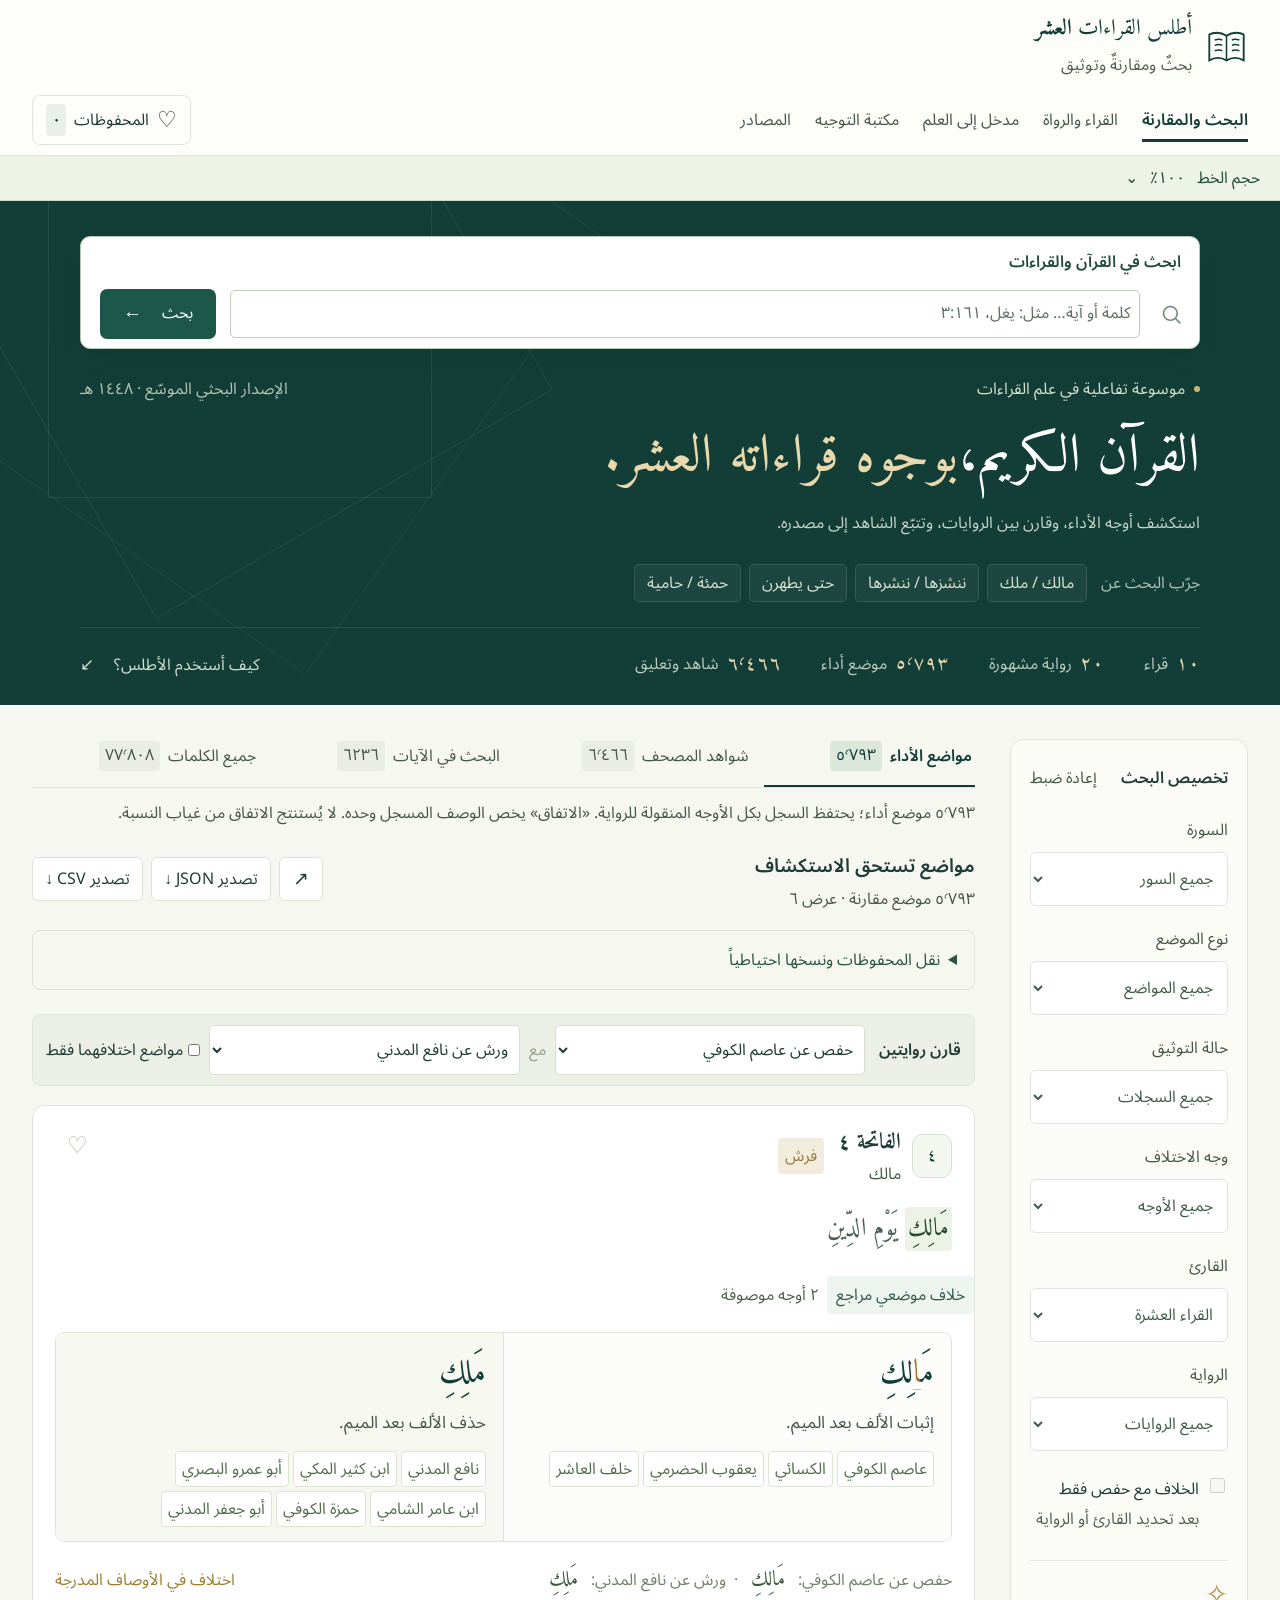
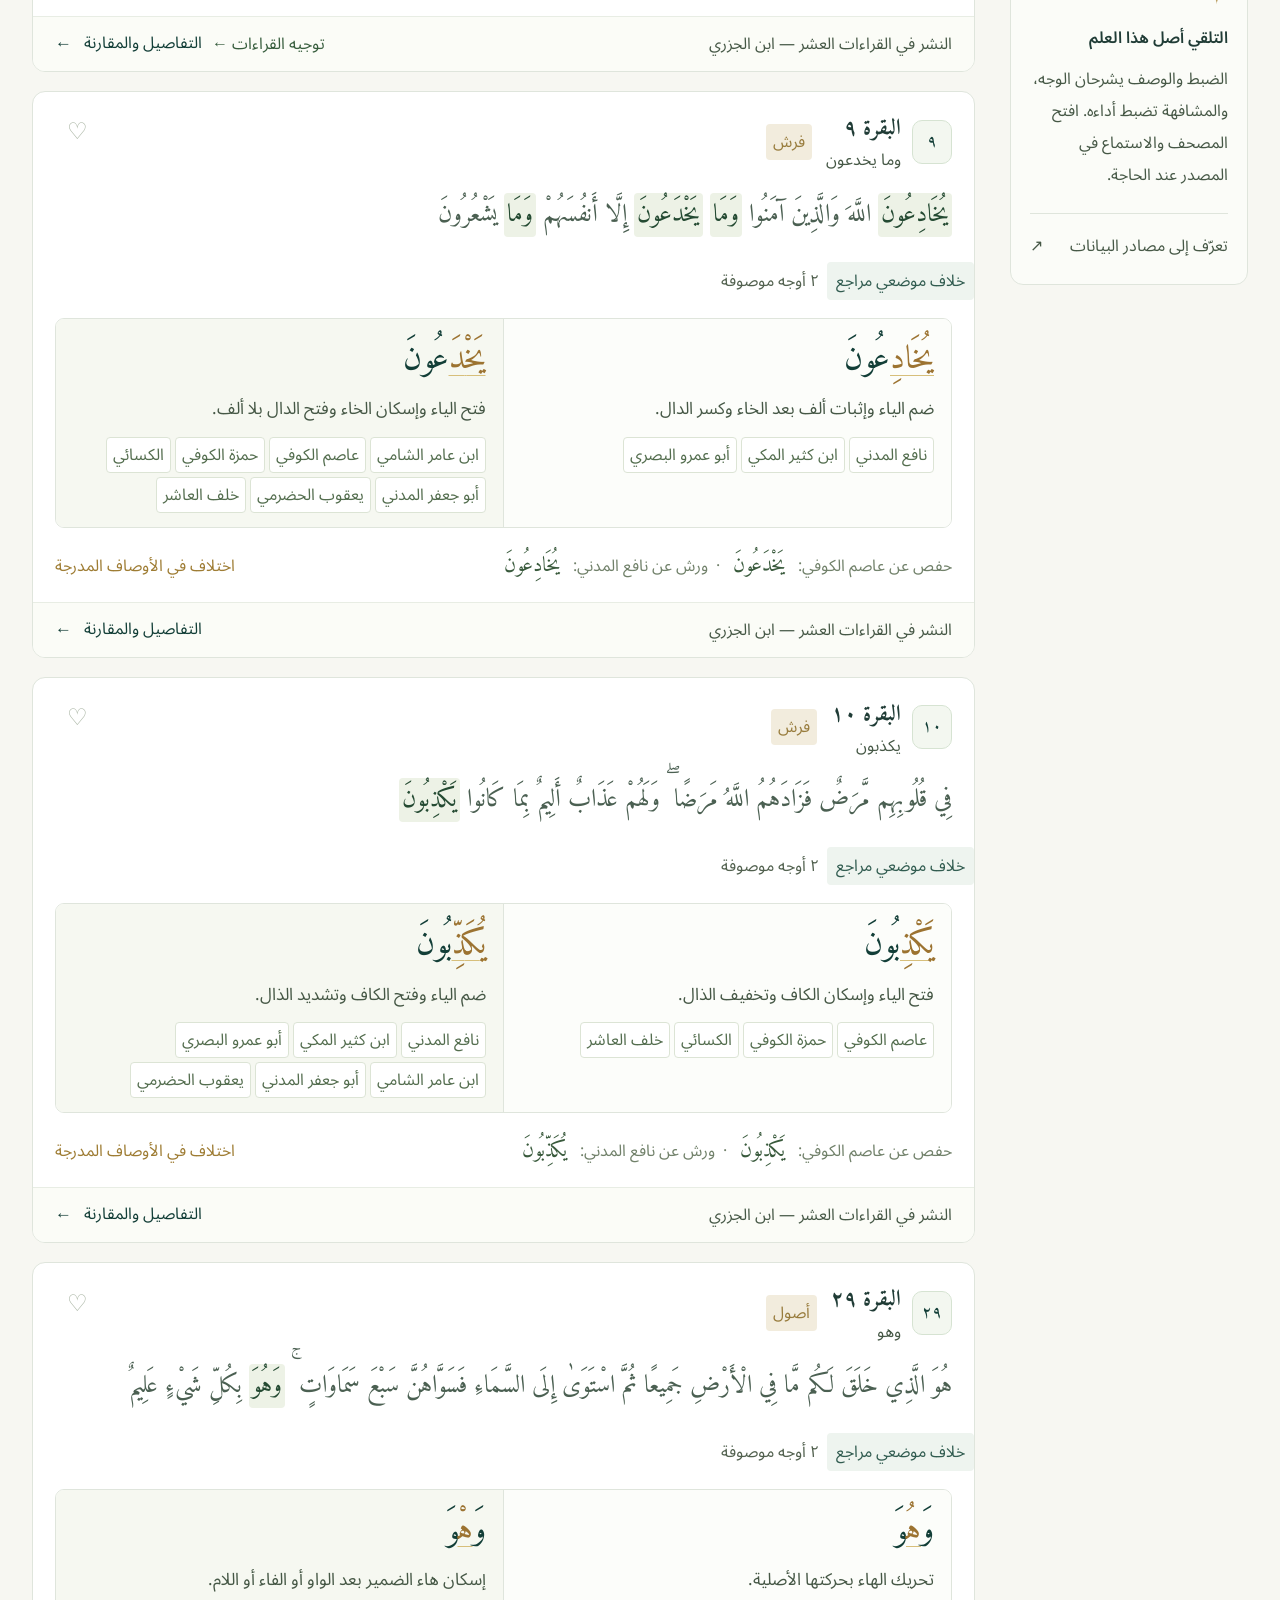
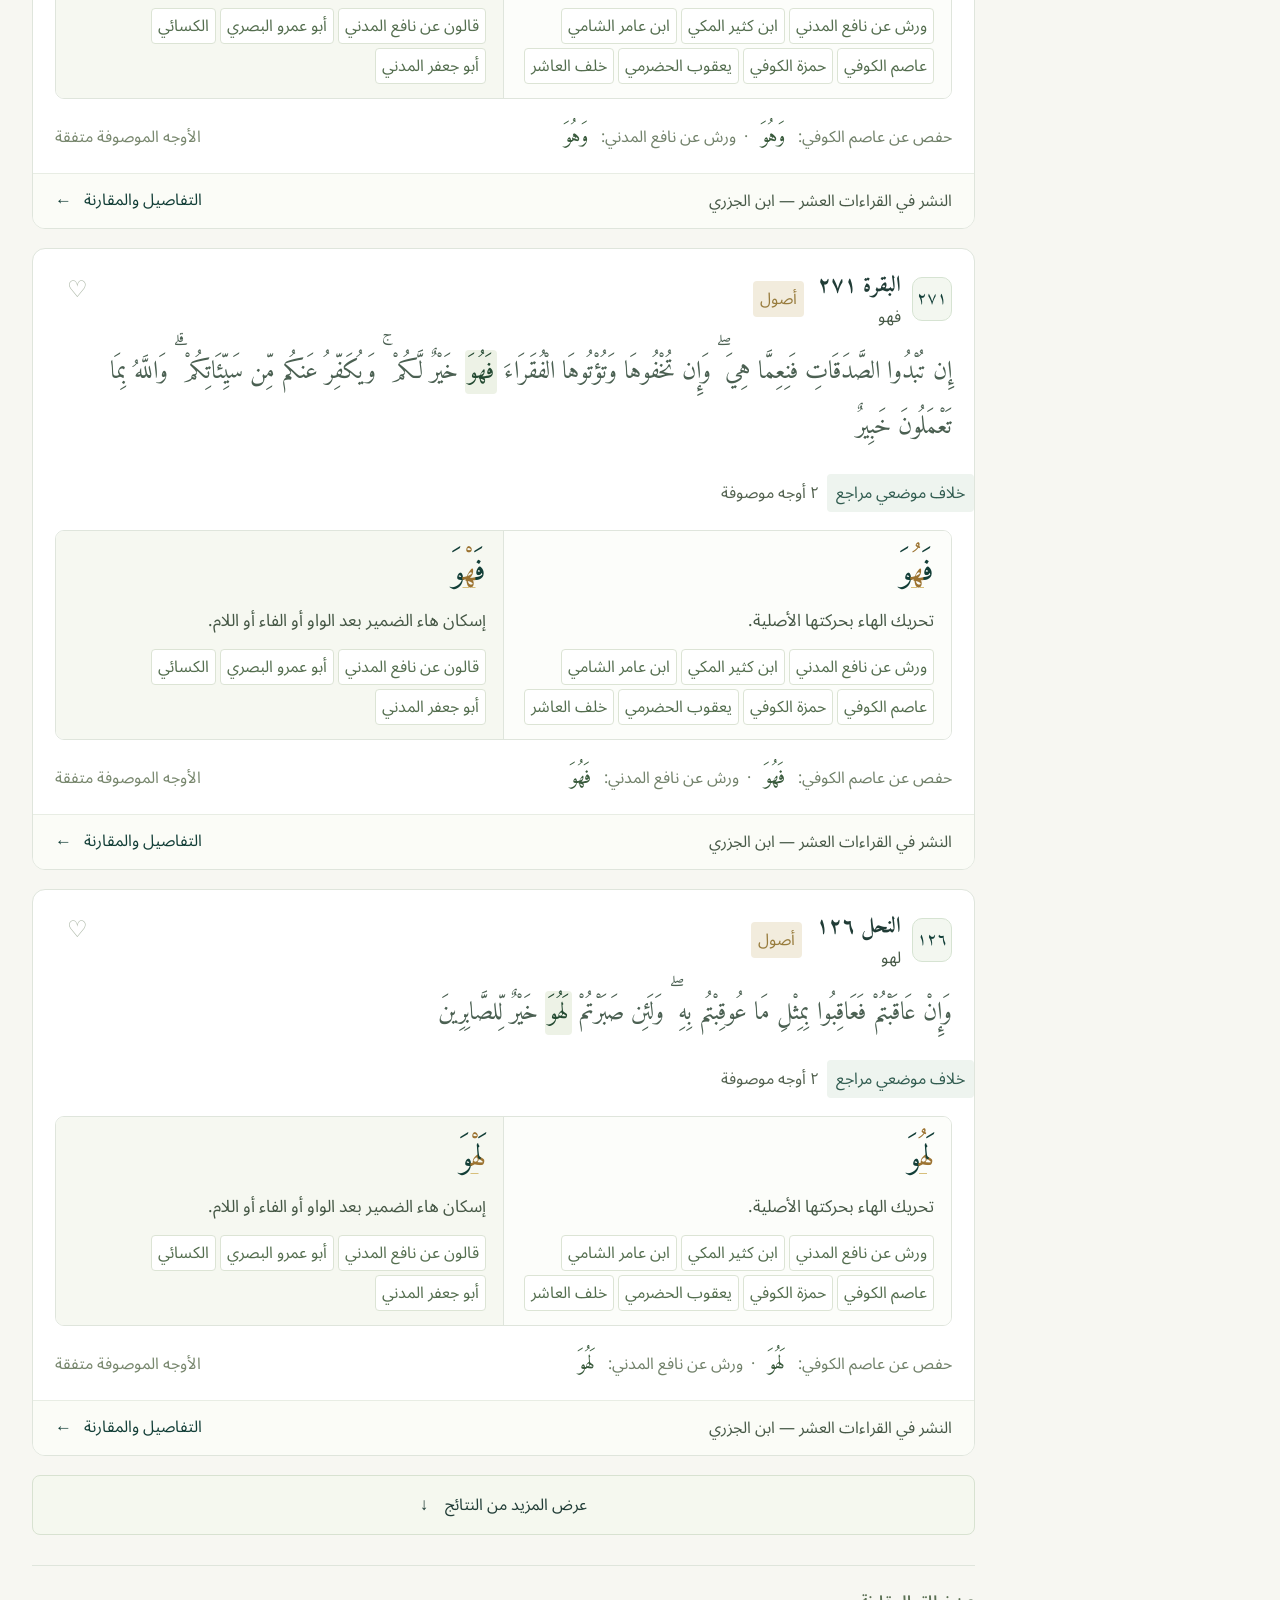
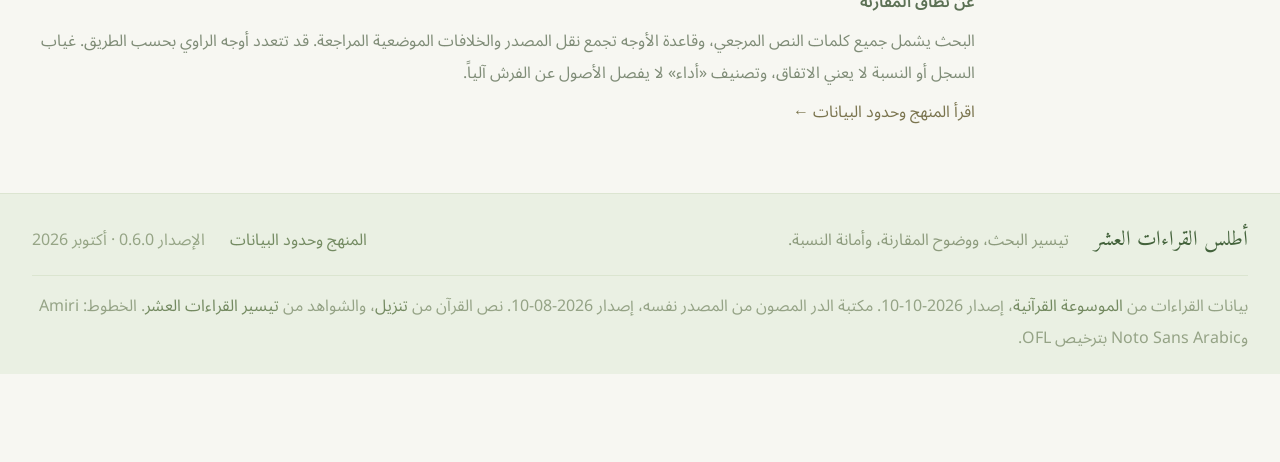
==== commit 735b358a: "Add files via upload" ====
--- a/index.html
+++ b/index.html
@@ -7,19 +7,19 @@
   <meta name="description" content="أطلس تفاعلي للبحث في وجوه القراءات العشر ومقارنتها، والتعريف بالقراء والرواة والأحرف السبعة ومصادر علم القراءات.">
   <title>أطلس القراءات العشر | بحث ومقارنة وتوثيق</title>
   <link rel="icon" href="./assets/favicon.svg" type="image/svg+xml">
-  <script src="./assets/font-size.js?v=0.5.3"></script>
+  <script src="./assets/font-size.js?v=0.6.0"></script>
   <link rel="stylesheet" href="./assets/fonts.css">
-  <link rel="stylesheet" href="./assets/style.css?v=0.5.3">
-  <link rel="stylesheet" href="./assets/readability.css?v=0.5.3">
-  <link rel="stylesheet" href="./assets/back-control.css?v=0.5.3">
-  <script defer src="./assets/navigation.js?v=0.5.3"></script>
-  <script defer src="./assets/data.js?v=0.5.3"></script>
+  <link rel="stylesheet" href="./assets/style.css?v=0.6.0">
+  <link rel="stylesheet" href="./assets/readability.css?v=0.6.0">
+  <link rel="stylesheet" href="./assets/back-control.css?v=0.6.0">
+  <script defer src="./assets/navigation.js?v=0.6.0"></script>
+  <script defer src="./assets/data.js?v=0.6.0"></script>
   <script defer src="./assets/quran-data.js"></script>
   <script defer src="./assets/witnesses.js"></script>
-  <script defer src="./assets/core.js?v=0.5.3"></script>
-  <script defer src="./assets/research-tools.js?v=0.5.3"></script>
-  <script defer src="./assets/app.js?v=0.5.3"></script>
-  <script defer src="./assets/library.js?v=0.5.3"></script>
+  <script defer src="./assets/core.js?v=0.6.0"></script>
+  <script defer src="./assets/research-tools.js?v=0.6.0"></script>
+  <script defer src="./assets/app.js?v=0.6.0"></script>
+  <script defer src="./assets/library.js?v=0.6.0"></script>
 </head>
 <body>
 <a class="skip" href="#main">انتقل إلى المحتوى</a>
@@ -118,7 +118,7 @@
     <article id="learn-ahruf"><span class="article-number">٠٣</span><h2>الأحرف السبعة والقراءات العشر</h2><blockquote>«إن هذا القرآن أُنزل على سبعة أحرف»<cite>صحيح البخاري، الحديث 4992</cite></blockquote><p>الأحرف السبعة الواردة في الحديث ليست أسماء القراء السبعة الذين اشتهرت قراءاتهم لاحقاً. ولا يصح جعل كل قراءة من السبع مقابلة لحرف من الأحرف السبعة.</p><p>اختلف العلماء في تفسير المراد بالأحرف وفي علاقتها بما حفظته المصاحف والقراءات. من الأقوال تفسيرها بأوجه من الاختلاف، ومن الأقوال ربطها بلغات العرب؛ وتتفاوت تحريرات هذه الأقوال. يعرض الأطلس هذا بوصفه باباً علمياً له خلافه، ولا يختزل الأحرف في القراءات السبع أو العشر.</p><div class="callout">عدد الأحرف في الحديث، وعدد الأئمة الذين اشتهرت عنهم القراءات، ينتميان إلى سياقين مختلفين.</div><a class="source-link" href="https://sunnah.com/bukhari:4992" target="_blank" rel="noopener">اقرأ أصل الحديث ↗</a><a class="source-link" href="https://www.islamweb.net/ar/library/content/70/8/" target="_blank" rel="noopener">اقرأ بحث ابن الجزري في مقدمة النشر ↗</a></article>
     <article id="learn-usul"><span class="article-number">٠٤</span><h2>الأصول والفرش</h2><div class="two-defs"><div><h3>الأصول</h3><p>قواعد أداء تتكرر في نظائرها، مثل أحكام المد والهمز والإمالة والإدغام وميم الجمع. يُنظر فيها إلى شروط القاعدة واستثناءاتها والطريق المنقول.</p></div><div><h3>الفرش</h3><p>أوجه تتعلق بكلمات ومواضع معينة، وتُدرس غالباً مرتبة على السور؛ مثل «مالك / ملك» في الفاتحة و«ننشزها / ننشرها» في البقرة.</p></div></div><p>قد يتغير النطق في الوصل والوقف والابتداء. وإشمام الصاد صوت الزاي، مثلاً، يختلف عن إشمام حركة الوقف؛ فلا تكفي تسمية مختصرة بلا وصف وسياق.</p></article>
     <article id="learn-tawjih"><span class="article-number">٠٥</span><h2>ما توجيه القراءات؟</h2><p>هو بيان وجوه القراءة في العربية من صرف ونحو ولغة ودلالة، ومنه توجيه صوتي لبعض أوجه الأداء. يعرض الأطلس الفرق بين اللفظين، ووجه كل منهما، وما يضيفه إلى فهم السياق، مع إحالة للمصدر.</p><p>التوجيه يشرح القراءة المنقولة؛ ولا ينشئ قراءة بالقياس أو يجعل استحسان معنى دليلاً على ثبوت النقل. وقد يصح للوجه أكثر من توجيه، وقد تتقارب معاني القراءتين أو يتكامل بيانهما.</p><div id="tawjih-coverage" class="callout"></div><p>الخلاصات محررة بعد قراءة المواضع المحددة في مصادرها، ولا تدعي حصر الأقوال أو استيعاب جميع سجلات الأطلس. عدم توفر توجيه هنا لا يعني عدم وجوده في كتب العلم. مصادر تعرض السبعة لا تُستعمل وحدها لإسناد قراءات الثلاث المتممة.</p><div class="detail-buttons"><a href="#search?review=tawjih">استكشف المواضع ذات التوجيه ←</a><a href="#library">تصفّح مكتبة التوجيه ←</a><a href="./assets/tawjih.json" download>تنزيل بيانات التوجيه ومراجعها ↓</a></div><p>من مصادر التوسع: <a href="https://quranpedia.net/book/379" target="_blank" rel="noopener">الحجة للقراء السبعة لأبي علي الفارسي</a>، و<a href="https://quranpedia.net/book/99" target="_blank" rel="noopener">حجة القراءات لابن زنجلة</a>، و<a href="https://quranpedia.net/book/21338" target="_blank" rel="noopener">الكشف لمكي بن أبي طالب</a>، والدر المصون للسمين الحلبي. لا يلزم أن يغطي كل مرجع جميع القراءات العشر.</p></article>
-    <article id="learn-method"><span class="article-number">٠٦</span><h2>منهج الأطلس وحدود البيانات</h2><p><a href="review-0.5.3.html">مراجعة فرش المائدة وياءاتها — الإصدار0.5.3 ←</a></p><p><a href="review-0.5.2.html">فرش النساء ومتابعة إحالات آل عمران — الإصدار0.5.2 ←</a></p><p><a href="review-next.html">متابعة ياءات البقرة وفرش آل عمران — الإصدار 0.5.1 ←</a></p><p><a href="review.html">تقرير مراجعة الفاتحة وفرش البقرة — الإصدار 0.5.0 ←</a></p><div id="coverage-summary" class="coverage-summary"></div><details class="surah-coverage"><summary>تغطية الكلمات والمواضع لكل سورة</summary><p>هذه أعداد الربط والفهرسة، وليست نسباً لاكتمال علم القراءات أو صحة الأوجه. قد تمتد العبارة بين آيتين أو سورتين.</p><div id="coverage-by-surah" class="matrix-wrap"></div></details><ol class="method-list"><li><b>فهرس القرآن:</b> جميع الآيات وكلمات النص المرجعي برواية حفص من تنزيل. عد الكلمات هنا يتبع فصل المسافات بعد استبعاد البسملات غير المرقمة؛ ليس تقريراً لاختلاف مناهج عد كلمات القرآن. لا يتغير النص الأصلي المعروض.</li><li><b>قاعدة الأوجه:</b> استيراد كامل قاعدة القراءات المتاحة من الموسوعة القرآنية بإصدارها المبين، بعد عزل المجموعات ذات الإحالات المعيبة المعروفة. نقل المصدر لا يعني مراجعة علمية مستقلة لكل نسبة أو ضبط.</li><li><b>التحقيق الموضعي:</b> سجلات مستقلة للخلاف الذي روجع في النشر، مع قيود الطرق. التصحيح الجزئي لبعض الأوصاف المستوردة يثبت القدر المذكور في شاهده فقط؛ لا يثبت جميع تفاصيل الوصف المركب.</li><li><b>تعدد الأوجه:</b> تحفظ جميع الأوجه المنقولة للراوي. المقارنة بين مجموعات الأوصاف المسجلة؛ لا تحكم بتطابق الأداء الكامل ولا تجيز تركيب أوجه من طرق مختلفة. المقارنة غير المحسومة أو النسبة الناقصة لا تُحسب خلافاً مؤكداً.</li><li><b>الربط بالكلمات:</b> تطابق نصي مع تسوية الرسم، ثم ربط تقريبي معلن عند الحاجة. العبارة الممتدة بين آيتين تظهر في كليهما. الربط الآلي للاسترجاع فقط؛ لا يستنبط منه إسناد قراءة.</li><li><b>الشواهد والاستماع:</b> تعليقات تيسير القراءات فهرس مستقل حُفظت رموزه، ولم تُحلل إلى أسماء آلياً. التسجيلات روابط الآيات من المصدر، لا مقاطع للكلمات ولا إثبات لأداء كل وجه أو طريق.</li><li><b>ما بقي:</b> لا يُدّعى استيعاب جميع طرق القراءات أو كل تطبيق لأصولها. عدم العثور على وجه لا يثبت الاتفاق. تحتاج قاعدة الأوصاف المنقولة إلى مراجعة تخصصية مستمرة؛ تتيح الإحالات وسجل التصحيح تدقيق النتائج.</li></ol><div class="license-block"><b>نسبة المصادر وشروط الاستخدام</b><p>القراءات: الموسوعة القرآنية quranpedia.net؛ تجب النسبة والرابط وإصدار البيانات عند إعادة نشر القاعدة. مكتبة الدر المصون: الموسوعة القرآنية، إصدار 2026-08-10؛ النص مرجع مستقل ولا يستخرج منه إسناد آلي. نص القرآن: Tanzil Project، ترخيص CC BY 3.0 مع الحفاظ على النص ونسبته. شواهد المصحف: تيسير القراءات العشر، للاستخدام والتطوير غير الربحي وفق إذن المصدر. الخطوط بترخيص OFL.</p><a href="https://quranpedia.net/dumps" target="_blank" rel="noopener">قاعدة القراءات وإصداراتها ↗</a><a href="./assets/LICENSE_QURANPEDIA.md">شروط قاعدة القراءات</a><a href="https://tanzil.net/docs/text_license" target="_blank" rel="noopener">ترخيص تنزيل ↗</a><a id="permission-link" href="https://quraat.info/" target="_blank" rel="noopener">مصدر الشواهد وإذن الاستخدام ↗</a><a href="./assets/coverage-audit.json" download>سجل التغطية والتصحيحات ↓</a><a href="./assets/provenance.json" download>سجل مصادر البيانات ↓</a></div></article>
+    <article id="learn-method"><span class="article-number">٠٦</span><h2>منهج الأطلس وحدود البيانات</h2><p><a href="review-all.html">المراجعة الموحّدة لجميع السور — الإصدار0.6.0 ←</a></p><p><a href="review-0.5.3.html">مراجعة فرش المائدة وياءاتها — الإصدار0.5.3 ←</a></p><p><a href="review-0.5.2.html">فرش النساء ومتابعة إحالات آل عمران — الإصدار0.5.2 ←</a></p><p><a href="review-next.html">متابعة ياءات البقرة وفرش آل عمران — الإصدار 0.5.1 ←</a></p><p><a href="review.html">تقرير مراجعة الفاتحة وفرش البقرة — الإصدار 0.5.0 ←</a></p><div id="coverage-summary" class="coverage-summary"></div><details class="surah-coverage"><summary>تغطية الكلمات والمواضع لكل سورة</summary><p>هذه أعداد الربط والفهرسة، وليست نسباً لاكتمال علم القراءات أو صحة الأوجه. قد تمتد العبارة بين آيتين أو سورتين.</p><div id="coverage-by-surah" class="matrix-wrap"></div></details><ol class="method-list"><li><b>فهرس القرآن:</b> جميع الآيات وكلمات النص المرجعي برواية حفص من تنزيل. عد الكلمات هنا يتبع فصل المسافات بعد استبعاد البسملات غير المرقمة؛ ليس تقريراً لاختلاف مناهج عد كلمات القرآن. لا يتغير النص الأصلي المعروض.</li><li><b>قاعدة الأوجه:</b> استيراد كامل قاعدة القراءات المتاحة من الموسوعة القرآنية بإصدارها المبين، بعد عزل المجموعات ذات الإحالات المعيبة المعروفة. نقل المصدر لا يعني مراجعة علمية مستقلة لكل نسبة أو ضبط.</li><li><b>التحقيق الموضعي:</b> سجلات مستقلة للخلاف الذي روجع في النشر، مع قيود الطرق. التصحيح الجزئي لبعض الأوصاف المستوردة يثبت القدر المذكور في شاهده فقط؛ لا يثبت جميع تفاصيل الوصف المركب.</li><li><b>تعدد الأوجه:</b> تحفظ جميع الأوجه المنقولة للراوي. المقارنة بين مجموعات الأوصاف المسجلة؛ لا تحكم بتطابق الأداء الكامل ولا تجيز تركيب أوجه من طرق مختلفة. المقارنة غير المحسومة أو النسبة الناقصة لا تُحسب خلافاً مؤكداً.</li><li><b>الربط بالكلمات:</b> تطابق نصي مع تسوية الرسم، ثم ربط تقريبي معلن عند الحاجة. العبارة الممتدة بين آيتين تظهر في كليهما. الربط الآلي للاسترجاع فقط؛ لا يستنبط منه إسناد قراءة.</li><li><b>الشواهد والاستماع:</b> تعليقات تيسير القراءات فهرس مستقل حُفظت رموزه، ولم تُحلل إلى أسماء آلياً. التسجيلات روابط الآيات من المصدر، لا مقاطع للكلمات ولا إثبات لأداء كل وجه أو طريق.</li><li><b>ما بقي:</b> لا يُدّعى استيعاب جميع طرق القراءات أو كل تطبيق لأصولها. عدم العثور على وجه لا يثبت الاتفاق. تحتاج قاعدة الأوصاف المنقولة إلى مراجعة تخصصية مستمرة؛ تتيح الإحالات وسجل التصحيح تدقيق النتائج.</li></ol><div class="license-block"><b>نسبة المصادر وشروط الاستخدام</b><p>القراءات: الموسوعة القرآنية quranpedia.net؛ تجب النسبة والرابط وإصدار البيانات عند إعادة نشر القاعدة. مكتبة الدر المصون: الموسوعة القرآنية، إصدار 2026-08-10؛ النص مرجع مستقل ولا يستخرج منه إسناد آلي. نص القرآن: Tanzil Project، ترخيص CC BY 3.0 مع الحفاظ على النص ونسبته. شواهد المصحف: تيسير القراءات العشر، للاستخدام والتطوير غير الربحي وفق إذن المصدر. الخطوط بترخيص OFL.</p><a href="https://quranpedia.net/dumps" target="_blank" rel="noopener">قاعدة القراءات وإصداراتها ↗</a><a href="./assets/LICENSE_QURANPEDIA.md">شروط قاعدة القراءات</a><a href="https://tanzil.net/docs/text_license" target="_blank" rel="noopener">ترخيص تنزيل ↗</a><a id="permission-link" href="https://quraat.info/" target="_blank" rel="noopener">مصدر الشواهد وإذن الاستخدام ↗</a><a href="./assets/coverage-audit.json" download>سجل التغطية والتصحيحات ↓</a><a href="./assets/provenance.json" download>سجل مصادر البيانات ↓</a></div></article>
   </div></div>
 </section>
 <section data-page="library" id="library-page" class="wrap content-page hidden">
@@ -142,7 +142,7 @@
 </section>
 <div class="back-tools hidden" id="page-back-tools"><button class="back-button" data-back-page="true" type="button" aria-label="العودة إلى الصفحة السابقة"><svg viewBox="0 0 32 32" aria-hidden="true" focusable="false"><path d="M11 7a10 10 0 1 1-3 16M11 7H3m0 0 1 8"/></svg></button></div>
 </main>
-<footer class="footer"><div class="wrap footer-inner"><a class="footer-brand" href="#search">أطلس القراءات العشر</a><p>تيسير البحث، ووضوح المقارنة، وأمانة النسبة.</p><a href="#learn/method">المنهج وحدود البيانات</a><span>الإصدار 0.5.3 · أكتوبر 2026</span></div><div class="wrap attribution">بيانات القراءات من <a href="https://quranpedia.net/" target="_blank" rel="noopener">الموسوعة القرآنية</a>، إصدار 2026-10-10. مكتبة الدر المصون من المصدر نفسه، إصدار 2026-08-10. نص القرآن من <a href="https://tanzil.net/" target="_blank" rel="noopener">تنزيل</a>، والشواهد من <a href="https://quraat.info/" target="_blank" rel="noopener">تيسير القراءات العشر</a>. الخطوط: Amiri وNoto Sans Arabic بترخيص OFL.</div></footer>
+<footer class="footer"><div class="wrap footer-inner"><a class="footer-brand" href="#search">أطلس القراءات العشر</a><p>تيسير البحث، ووضوح المقارنة، وأمانة النسبة.</p><a href="#learn/method">المنهج وحدود البيانات</a><span>الإصدار 0.6.0 · أكتوبر 2026</span></div><div class="wrap attribution">بيانات القراءات من <a href="https://quranpedia.net/" target="_blank" rel="noopener">الموسوعة القرآنية</a>، إصدار 2026-10-10. مكتبة الدر المصون من المصدر نفسه، إصدار 2026-08-10. نص القرآن من <a href="https://tanzil.net/" target="_blank" rel="noopener">تنزيل</a>، والشواهد من <a href="https://quraat.info/" target="_blank" rel="noopener">تيسير القراءات العشر</a>. الخطوط: Amiri وNoto Sans Arabic بترخيص OFL.</div></footer>
 <dialog id="detail-dialog" aria-labelledby="dialog-title"><button id="close-dialog" class="dialog-close" type="button" aria-label="إغلاق التفاصيل">×</button><div id="dialog-content"></div><div class="back-tools"><button class="back-button" data-back-dialog="true" type="button" aria-label="العودة إلى الموضع السابق"><svg viewBox="0 0 32 32" aria-hidden="true" focusable="false"><path d="M11 7a10 10 0 1 1-3 16M11 7H3m0 0 1 8"/></svg></button></div></dialog>
 <div id="toast" class="toast" role="status" aria-live="polite"></div>
 <noscript><p class="noscript">يحتاج البحث والمقارنة إلى تفعيل JavaScript. يمكنك زيارة <a href="https://www.nquran.net/ar/">نون للقرآن وعلومه</a> أو <a href="https://quraat.info/">تيسير القراءات العشر</a> للاطلاع على المصادر.</p></noscript>
--- a/assets/readability.css
+++ b/assets/readability.css
@@ -92,5 +92,3 @@
 html[data-large-text=true] .search-box button{grid-row:3}
 html[data-large-text=true] .search-box>svg{display:none}
 @media print{.menu-toggle{display:none!important}}
-
-.back-tools{margin-block:1.5rem;padding-block:1rem;border-top:1px solid #c8d4ca}.back-button{display:inline-flex;align-items:center;justify-content:center;gap:.7rem;min-height:3rem;max-width:100%;padding:.7rem 1.2rem;border:1px solid #789480;border-radius:.6rem;background:#e8f1e8;color:#174f3f;font-size:1.125rem;line-height:1.7;cursor:pointer;white-space:normal;text-align:center}.back-button:hover{background:#dcebdc}.back-button:focus-visible{outline:3px solid #967432;outline-offset:3px}.back-button span{font-size:1.5rem}@media(max-width:560px){.back-tools .back-button{width:100%}}@media print{.back-tools{display:none!important}}
--- a/assets/back-control.css
+++ b/assets/back-control.css
@@ -0,0 +1,11 @@
+/* Fixed to the viewport, including inside the native dialog's top layer.
+   Keep ancestors free of transform/filter/contain, which change the fixed
+   containing block. Reserve room so the final lines remain readable. */
+body{padding-bottom:calc(88px + env(safe-area-inset-bottom,0px))}
+#dialog-content{padding-bottom:88px}
+.back-tools{position:fixed;bottom:calc(16px + env(safe-area-inset-bottom,0px));right:calc(16px + env(safe-area-inset-right,0px));z-index:1000;margin:0;padding:0;border:0;width:auto}
+.back-button{display:inline-flex;align-items:center;justify-content:center;box-sizing:border-box;width:56px;height:56px;min-width:56px;min-height:56px;padding:12px;border:1px solid #789480;border-radius:50%;background:#e8f1e8;color:#174f3f;box-shadow:0 3px 12px #123c3329;cursor:pointer;line-height:1}
+.back-button svg{display:block;width:100%;height:100%;fill:none;stroke:currentColor;stroke-width:2.5;stroke-linecap:round;stroke-linejoin:round;pointer-events:none}
+.back-button:hover{background:#dcebdc}
+.back-button:focus-visible{outline:3px solid #967432;outline-offset:3px}
+@media print{body{padding-bottom:0}#dialog-content{padding-bottom:0}.back-tools{display:none!important}}
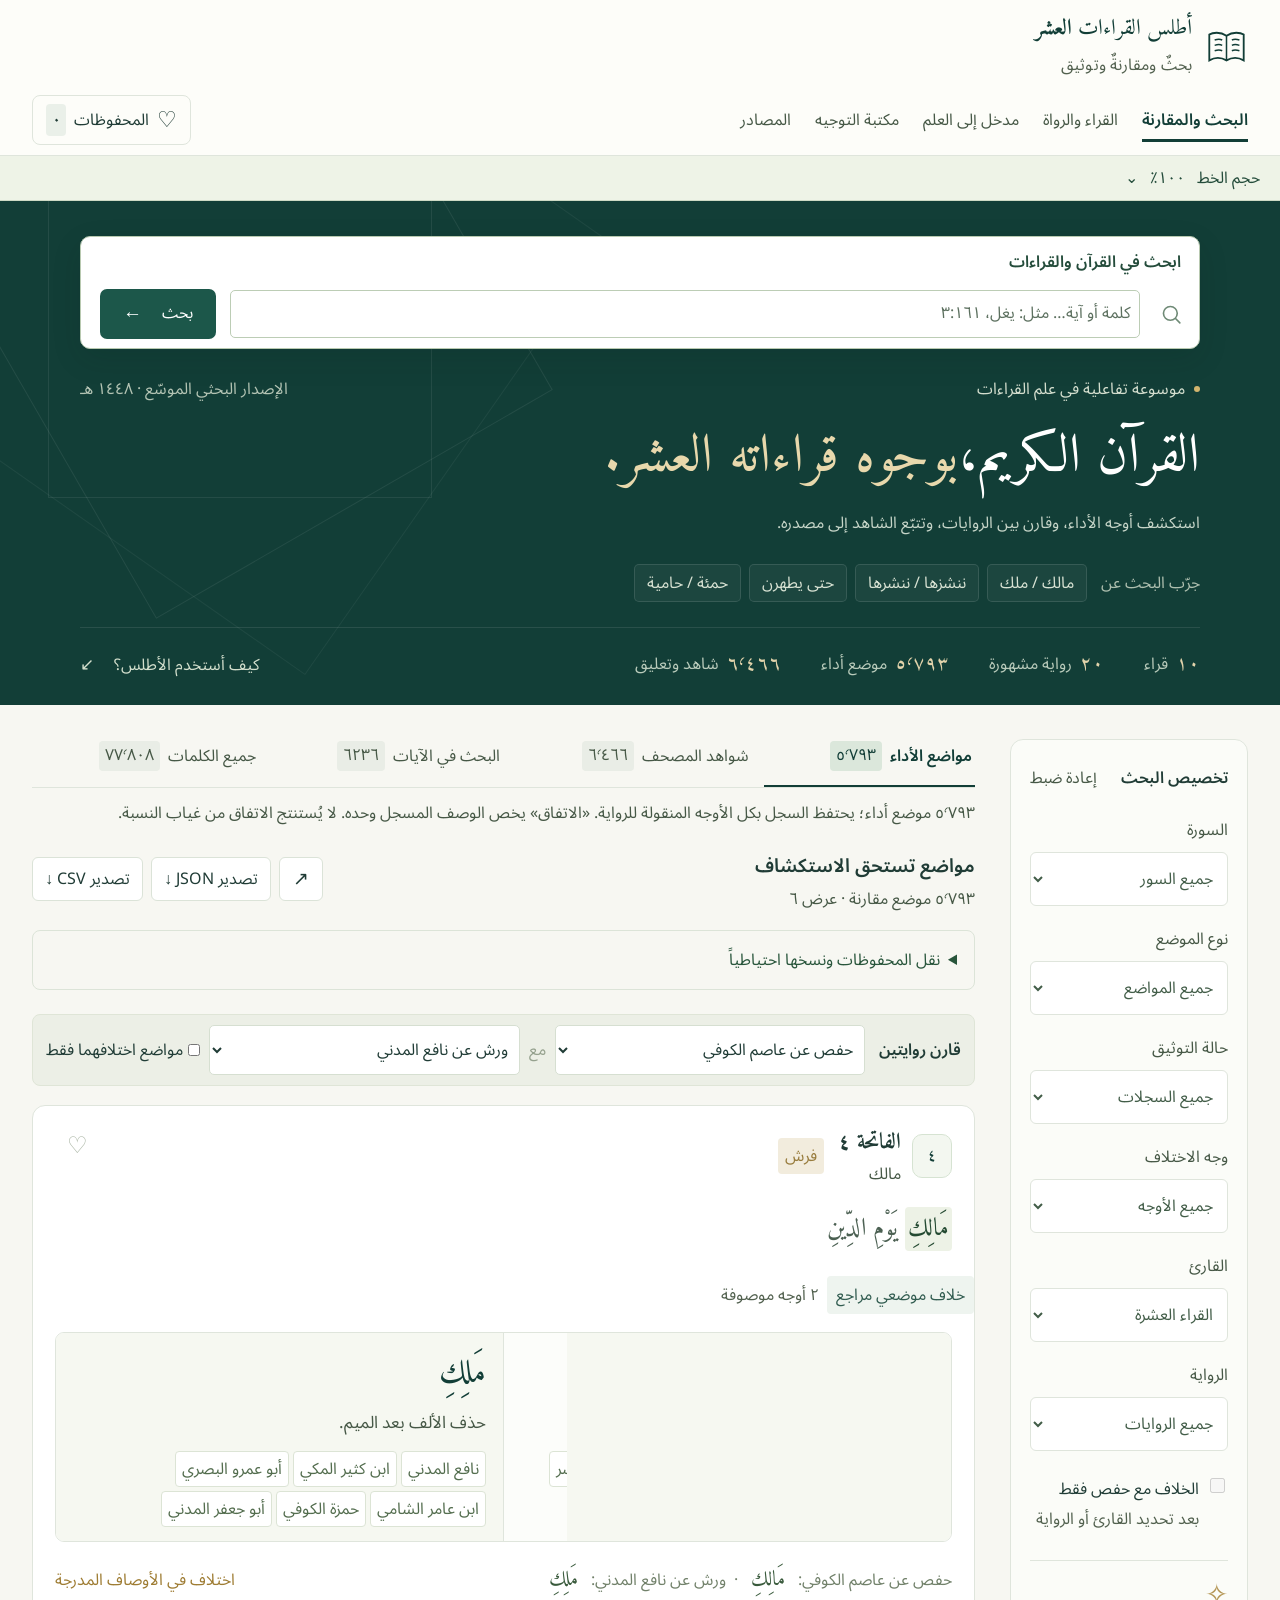
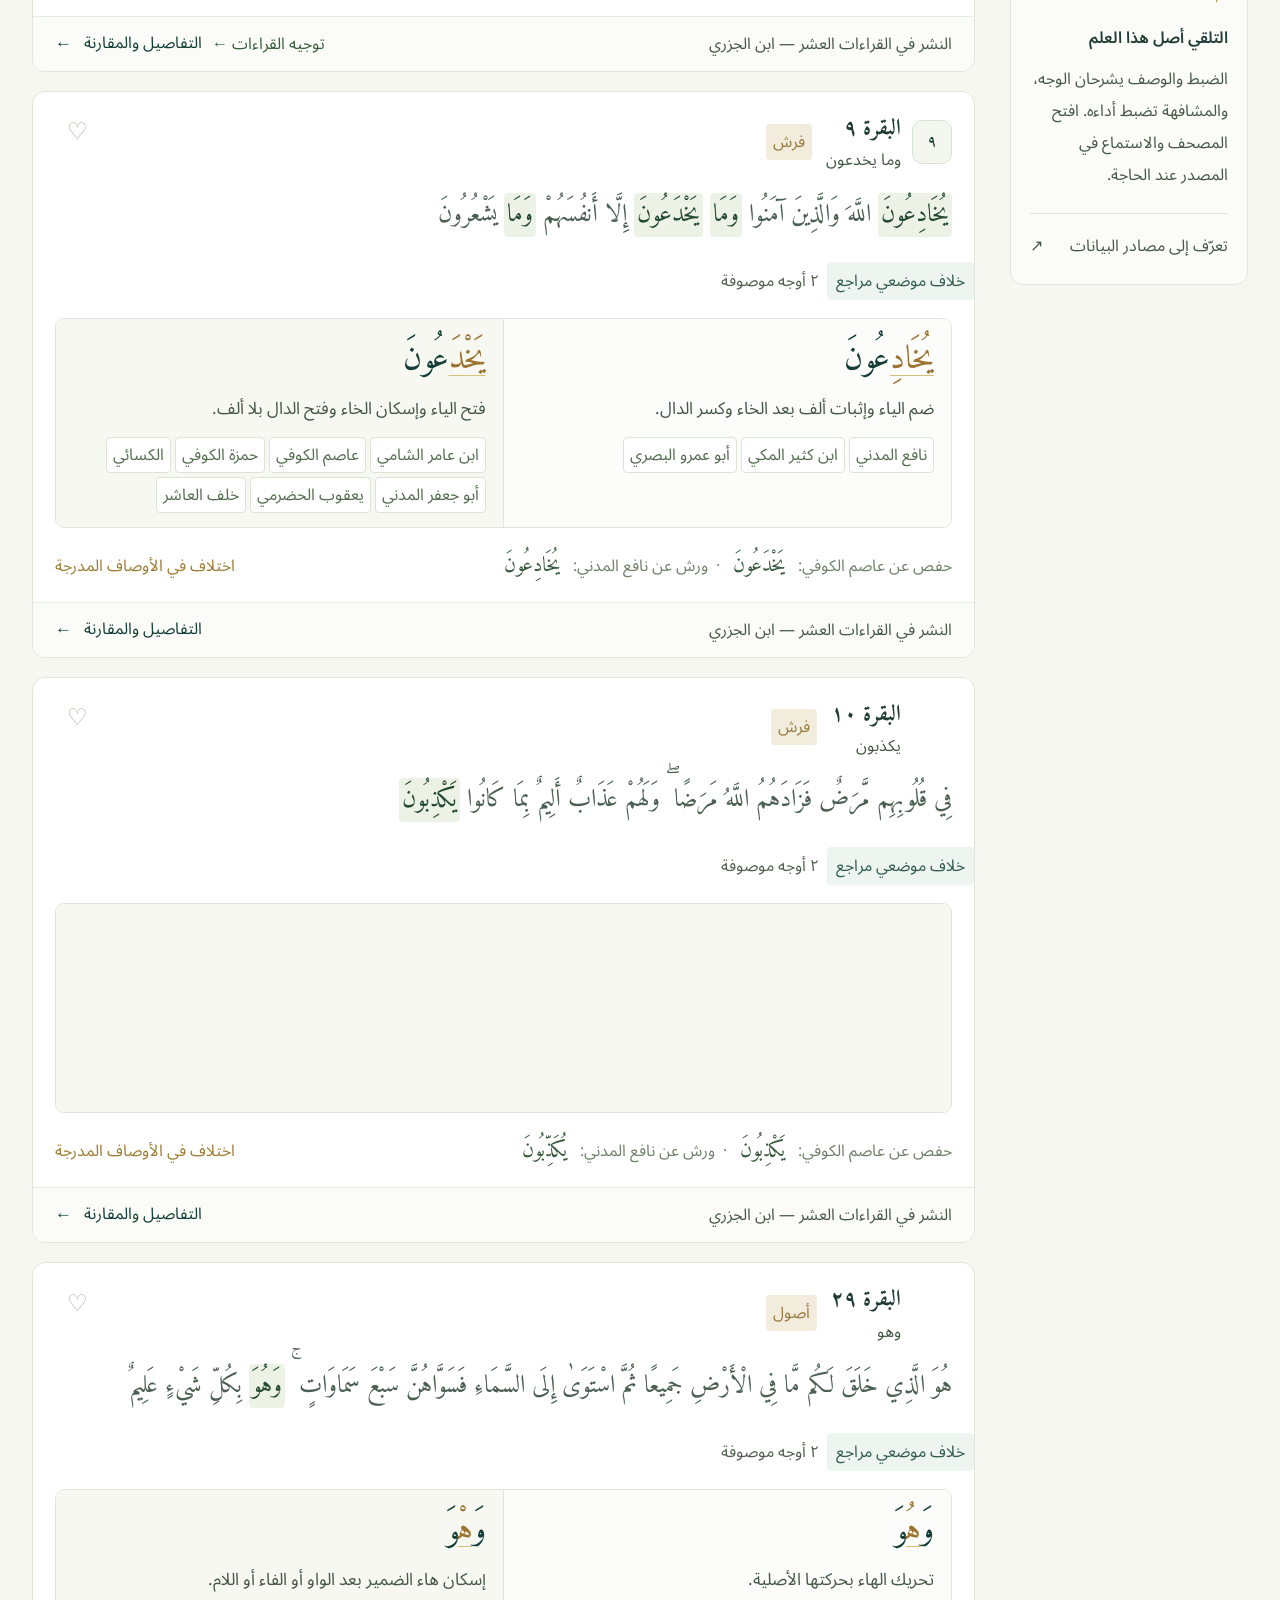
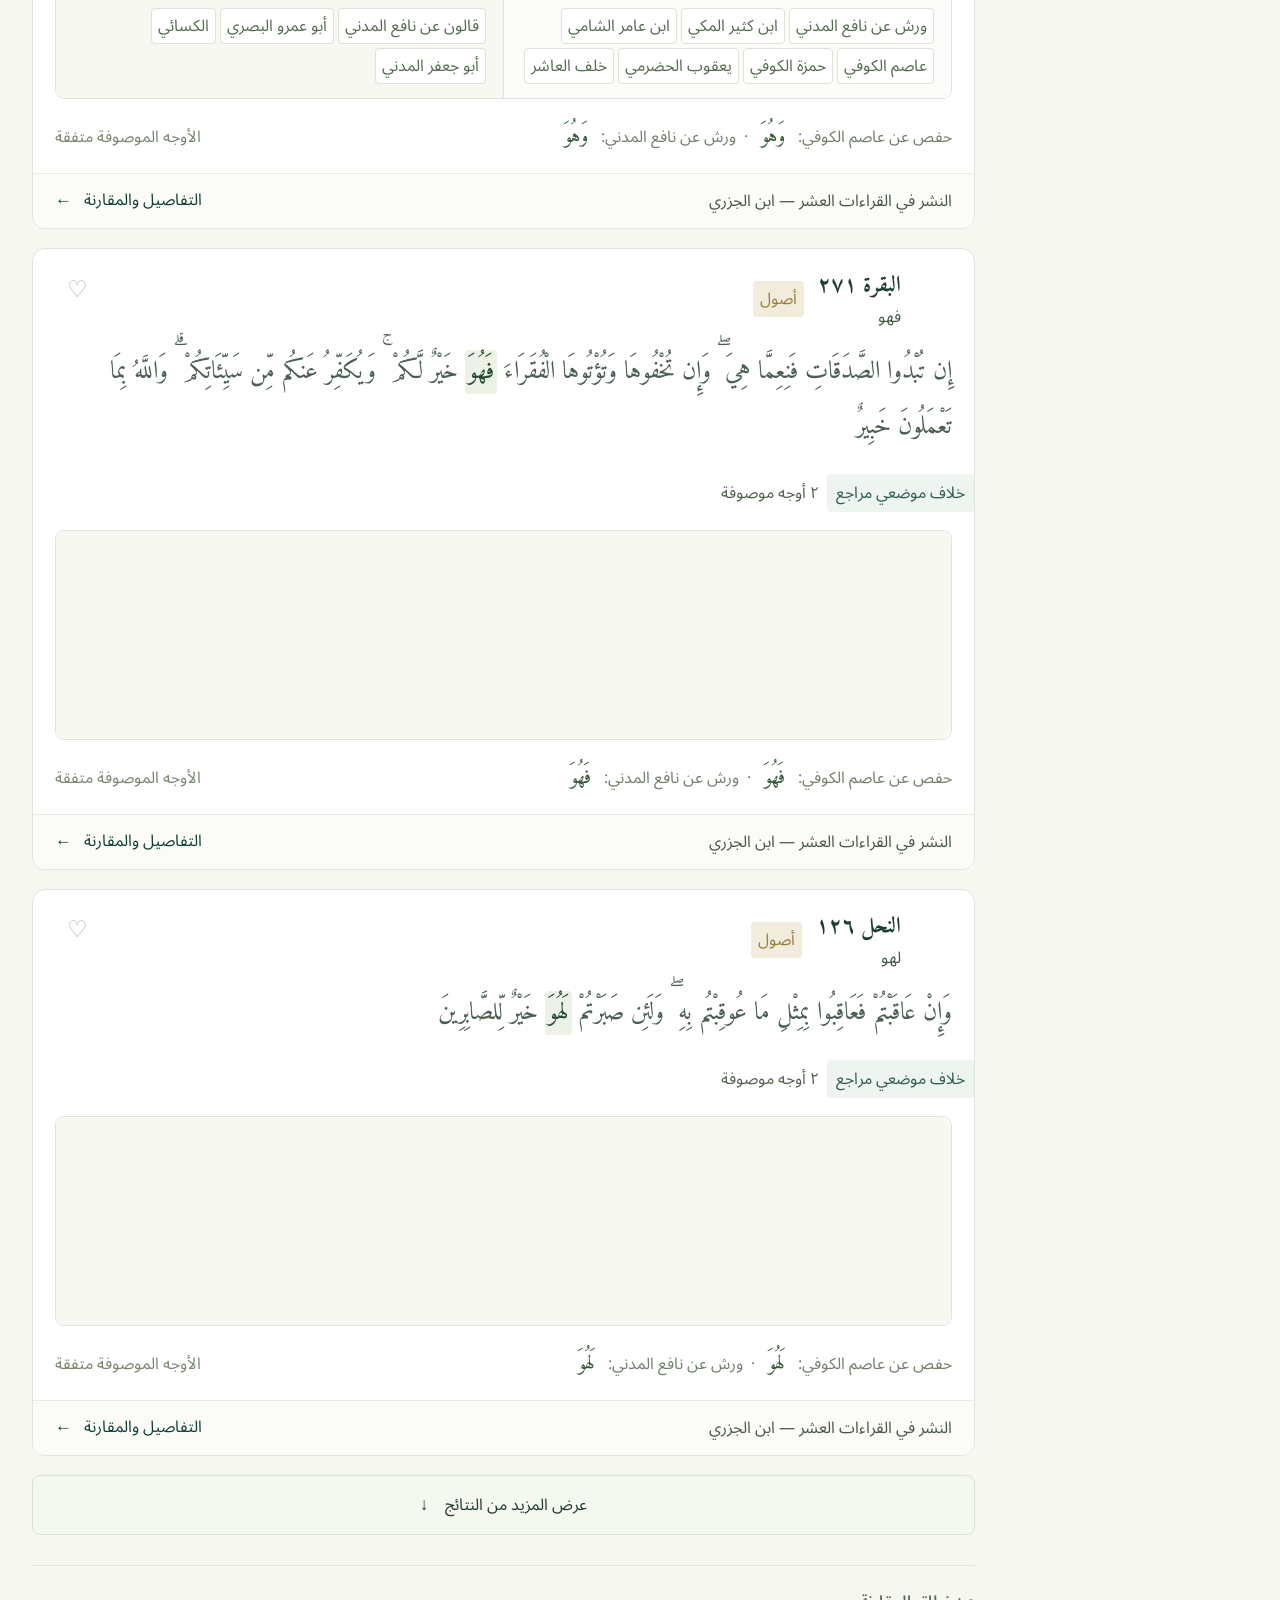
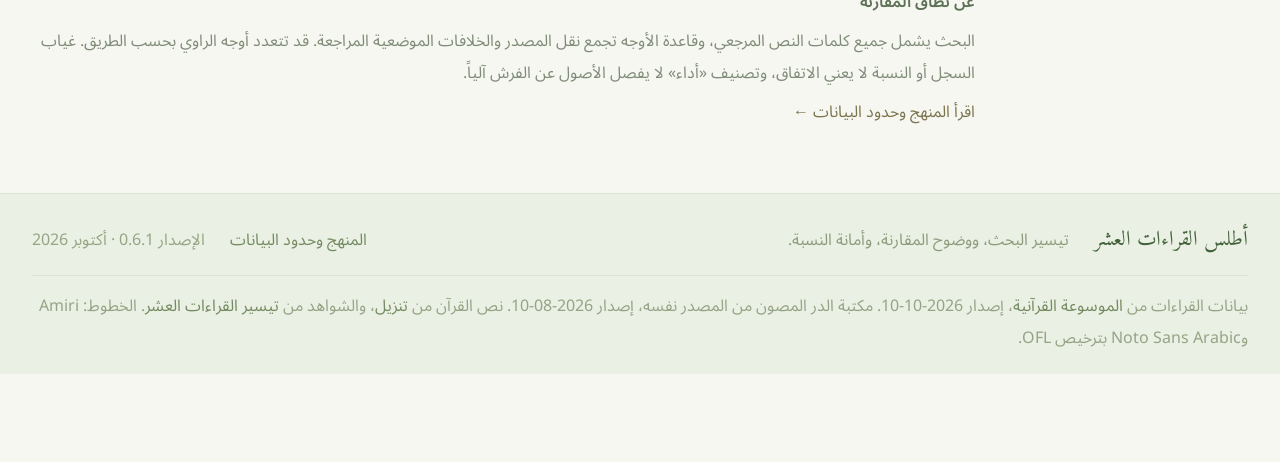
==== commit bba09228: "Add files via upload" ====
--- a/index.html
+++ b/index.html
@@ -7,19 +7,19 @@
   <meta name="description" content="أطلس تفاعلي للبحث في وجوه القراءات العشر ومقارنتها، والتعريف بالقراء والرواة والأحرف السبعة ومصادر علم القراءات.">
   <title>أطلس القراءات العشر | بحث ومقارنة وتوثيق</title>
   <link rel="icon" href="./assets/favicon.svg" type="image/svg+xml">
-  <script src="./assets/font-size.js?v=0.6.0"></script>
+  <script src="./assets/font-size.js?v=0.6.1"></script>
   <link rel="stylesheet" href="./assets/fonts.css">
-  <link rel="stylesheet" href="./assets/style.css?v=0.6.0">
-  <link rel="stylesheet" href="./assets/readability.css?v=0.6.0">
-  <link rel="stylesheet" href="./assets/back-control.css?v=0.6.0">
-  <script defer src="./assets/navigation.js?v=0.6.0"></script>
-  <script defer src="./assets/data.js?v=0.6.0"></script>
+  <link rel="stylesheet" href="./assets/style.css?v=0.6.1">
+  <link rel="stylesheet" href="./assets/readability.css?v=0.6.1">
+  <link rel="stylesheet" href="./assets/back-control.css?v=0.6.1">
+  <script defer src="./assets/navigation.js?v=0.6.1"></script>
+  <script defer src="./assets/data.js?v=0.6.1"></script>
   <script defer src="./assets/quran-data.js"></script>
   <script defer src="./assets/witnesses.js"></script>
-  <script defer src="./assets/core.js?v=0.6.0"></script>
-  <script defer src="./assets/research-tools.js?v=0.6.0"></script>
-  <script defer src="./assets/app.js?v=0.6.0"></script>
-  <script defer src="./assets/library.js?v=0.6.0"></script>
+  <script defer src="./assets/core.js?v=0.6.1"></script>
+  <script defer src="./assets/research-tools.js?v=0.6.1"></script>
+  <script defer src="./assets/app.js?v=0.6.1"></script>
+  <script defer src="./assets/library.js?v=0.6.1"></script>
 </head>
 <body>
 <a class="skip" href="#main">انتقل إلى المحتوى</a>
@@ -118,7 +118,7 @@
     <article id="learn-ahruf"><span class="article-number">٠٣</span><h2>الأحرف السبعة والقراءات العشر</h2><blockquote>«إن هذا القرآن أُنزل على سبعة أحرف»<cite>صحيح البخاري، الحديث 4992</cite></blockquote><p>الأحرف السبعة الواردة في الحديث ليست أسماء القراء السبعة الذين اشتهرت قراءاتهم لاحقاً. ولا يصح جعل كل قراءة من السبع مقابلة لحرف من الأحرف السبعة.</p><p>اختلف العلماء في تفسير المراد بالأحرف وفي علاقتها بما حفظته المصاحف والقراءات. من الأقوال تفسيرها بأوجه من الاختلاف، ومن الأقوال ربطها بلغات العرب؛ وتتفاوت تحريرات هذه الأقوال. يعرض الأطلس هذا بوصفه باباً علمياً له خلافه، ولا يختزل الأحرف في القراءات السبع أو العشر.</p><div class="callout">عدد الأحرف في الحديث، وعدد الأئمة الذين اشتهرت عنهم القراءات، ينتميان إلى سياقين مختلفين.</div><a class="source-link" href="https://sunnah.com/bukhari:4992" target="_blank" rel="noopener">اقرأ أصل الحديث ↗</a><a class="source-link" href="https://www.islamweb.net/ar/library/content/70/8/" target="_blank" rel="noopener">اقرأ بحث ابن الجزري في مقدمة النشر ↗</a></article>
     <article id="learn-usul"><span class="article-number">٠٤</span><h2>الأصول والفرش</h2><div class="two-defs"><div><h3>الأصول</h3><p>قواعد أداء تتكرر في نظائرها، مثل أحكام المد والهمز والإمالة والإدغام وميم الجمع. يُنظر فيها إلى شروط القاعدة واستثناءاتها والطريق المنقول.</p></div><div><h3>الفرش</h3><p>أوجه تتعلق بكلمات ومواضع معينة، وتُدرس غالباً مرتبة على السور؛ مثل «مالك / ملك» في الفاتحة و«ننشزها / ننشرها» في البقرة.</p></div></div><p>قد يتغير النطق في الوصل والوقف والابتداء. وإشمام الصاد صوت الزاي، مثلاً، يختلف عن إشمام حركة الوقف؛ فلا تكفي تسمية مختصرة بلا وصف وسياق.</p></article>
     <article id="learn-tawjih"><span class="article-number">٠٥</span><h2>ما توجيه القراءات؟</h2><p>هو بيان وجوه القراءة في العربية من صرف ونحو ولغة ودلالة، ومنه توجيه صوتي لبعض أوجه الأداء. يعرض الأطلس الفرق بين اللفظين، ووجه كل منهما، وما يضيفه إلى فهم السياق، مع إحالة للمصدر.</p><p>التوجيه يشرح القراءة المنقولة؛ ولا ينشئ قراءة بالقياس أو يجعل استحسان معنى دليلاً على ثبوت النقل. وقد يصح للوجه أكثر من توجيه، وقد تتقارب معاني القراءتين أو يتكامل بيانهما.</p><div id="tawjih-coverage" class="callout"></div><p>الخلاصات محررة بعد قراءة المواضع المحددة في مصادرها، ولا تدعي حصر الأقوال أو استيعاب جميع سجلات الأطلس. عدم توفر توجيه هنا لا يعني عدم وجوده في كتب العلم. مصادر تعرض السبعة لا تُستعمل وحدها لإسناد قراءات الثلاث المتممة.</p><div class="detail-buttons"><a href="#search?review=tawjih">استكشف المواضع ذات التوجيه ←</a><a href="#library">تصفّح مكتبة التوجيه ←</a><a href="./assets/tawjih.json" download>تنزيل بيانات التوجيه ومراجعها ↓</a></div><p>من مصادر التوسع: <a href="https://quranpedia.net/book/379" target="_blank" rel="noopener">الحجة للقراء السبعة لأبي علي الفارسي</a>، و<a href="https://quranpedia.net/book/99" target="_blank" rel="noopener">حجة القراءات لابن زنجلة</a>، و<a href="https://quranpedia.net/book/21338" target="_blank" rel="noopener">الكشف لمكي بن أبي طالب</a>، والدر المصون للسمين الحلبي. لا يلزم أن يغطي كل مرجع جميع القراءات العشر.</p></article>
-    <article id="learn-method"><span class="article-number">٠٦</span><h2>منهج الأطلس وحدود البيانات</h2><p><a href="review-all.html">المراجعة الموحّدة لجميع السور — الإصدار0.6.0 ←</a></p><p><a href="review-0.5.3.html">مراجعة فرش المائدة وياءاتها — الإصدار0.5.3 ←</a></p><p><a href="review-0.5.2.html">فرش النساء ومتابعة إحالات آل عمران — الإصدار0.5.2 ←</a></p><p><a href="review-next.html">متابعة ياءات البقرة وفرش آل عمران — الإصدار 0.5.1 ←</a></p><p><a href="review.html">تقرير مراجعة الفاتحة وفرش البقرة — الإصدار 0.5.0 ←</a></p><div id="coverage-summary" class="coverage-summary"></div><details class="surah-coverage"><summary>تغطية الكلمات والمواضع لكل سورة</summary><p>هذه أعداد الربط والفهرسة، وليست نسباً لاكتمال علم القراءات أو صحة الأوجه. قد تمتد العبارة بين آيتين أو سورتين.</p><div id="coverage-by-surah" class="matrix-wrap"></div></details><ol class="method-list"><li><b>فهرس القرآن:</b> جميع الآيات وكلمات النص المرجعي برواية حفص من تنزيل. عد الكلمات هنا يتبع فصل المسافات بعد استبعاد البسملات غير المرقمة؛ ليس تقريراً لاختلاف مناهج عد كلمات القرآن. لا يتغير النص الأصلي المعروض.</li><li><b>قاعدة الأوجه:</b> استيراد كامل قاعدة القراءات المتاحة من الموسوعة القرآنية بإصدارها المبين، بعد عزل المجموعات ذات الإحالات المعيبة المعروفة. نقل المصدر لا يعني مراجعة علمية مستقلة لكل نسبة أو ضبط.</li><li><b>التحقيق الموضعي:</b> سجلات مستقلة للخلاف الذي روجع في النشر، مع قيود الطرق. التصحيح الجزئي لبعض الأوصاف المستوردة يثبت القدر المذكور في شاهده فقط؛ لا يثبت جميع تفاصيل الوصف المركب.</li><li><b>تعدد الأوجه:</b> تحفظ جميع الأوجه المنقولة للراوي. المقارنة بين مجموعات الأوصاف المسجلة؛ لا تحكم بتطابق الأداء الكامل ولا تجيز تركيب أوجه من طرق مختلفة. المقارنة غير المحسومة أو النسبة الناقصة لا تُحسب خلافاً مؤكداً.</li><li><b>الربط بالكلمات:</b> تطابق نصي مع تسوية الرسم، ثم ربط تقريبي معلن عند الحاجة. العبارة الممتدة بين آيتين تظهر في كليهما. الربط الآلي للاسترجاع فقط؛ لا يستنبط منه إسناد قراءة.</li><li><b>الشواهد والاستماع:</b> تعليقات تيسير القراءات فهرس مستقل حُفظت رموزه، ولم تُحلل إلى أسماء آلياً. التسجيلات روابط الآيات من المصدر، لا مقاطع للكلمات ولا إثبات لأداء كل وجه أو طريق.</li><li><b>ما بقي:</b> لا يُدّعى استيعاب جميع طرق القراءات أو كل تطبيق لأصولها. عدم العثور على وجه لا يثبت الاتفاق. تحتاج قاعدة الأوصاف المنقولة إلى مراجعة تخصصية مستمرة؛ تتيح الإحالات وسجل التصحيح تدقيق النتائج.</li></ol><div class="license-block"><b>نسبة المصادر وشروط الاستخدام</b><p>القراءات: الموسوعة القرآنية quranpedia.net؛ تجب النسبة والرابط وإصدار البيانات عند إعادة نشر القاعدة. مكتبة الدر المصون: الموسوعة القرآنية، إصدار 2026-08-10؛ النص مرجع مستقل ولا يستخرج منه إسناد آلي. نص القرآن: Tanzil Project، ترخيص CC BY 3.0 مع الحفاظ على النص ونسبته. شواهد المصحف: تيسير القراءات العشر، للاستخدام والتطوير غير الربحي وفق إذن المصدر. الخطوط بترخيص OFL.</p><a href="https://quranpedia.net/dumps" target="_blank" rel="noopener">قاعدة القراءات وإصداراتها ↗</a><a href="./assets/LICENSE_QURANPEDIA.md">شروط قاعدة القراءات</a><a href="https://tanzil.net/docs/text_license" target="_blank" rel="noopener">ترخيص تنزيل ↗</a><a id="permission-link" href="https://quraat.info/" target="_blank" rel="noopener">مصدر الشواهد وإذن الاستخدام ↗</a><a href="./assets/coverage-audit.json" download>سجل التغطية والتصحيحات ↓</a><a href="./assets/provenance.json" download>سجل مصادر البيانات ↓</a></div></article>
+    <article id="learn-method"><p><a href="certification.html">سجل التحقيق والاعتماد — الإصدار0.6.1 ←</a></p><span class="article-number">٠٦</span><h2>منهج الأطلس وحدود البيانات</h2><p><a href="review-all.html">المراجعة الموحّدة لجميع السور — الإصدار0.6.0 ←</a></p><p><a href="review-0.5.3.html">مراجعة فرش المائدة وياءاتها — الإصدار0.5.3 ←</a></p><p><a href="review-0.5.2.html">فرش النساء ومتابعة إحالات آل عمران — الإصدار0.5.2 ←</a></p><p><a href="review-next.html">متابعة ياءات البقرة وفرش آل عمران — الإصدار 0.5.1 ←</a></p><p><a href="review.html">تقرير مراجعة الفاتحة وفرش البقرة — الإصدار 0.5.0 ←</a></p><div id="coverage-summary" class="coverage-summary"></div><details class="surah-coverage"><summary>تغطية الكلمات والمواضع لكل سورة</summary><p>هذه أعداد الربط والفهرسة، وليست نسباً لاكتمال علم القراءات أو صحة الأوجه. قد تمتد العبارة بين آيتين أو سورتين.</p><div id="coverage-by-surah" class="matrix-wrap"></div></details><ol class="method-list"><li><b>فهرس القرآن:</b> جميع الآيات وكلمات النص المرجعي برواية حفص من تنزيل. عد الكلمات هنا يتبع فصل المسافات بعد استبعاد البسملات غير المرقمة؛ ليس تقريراً لاختلاف مناهج عد كلمات القرآن. لا يتغير النص الأصلي المعروض.</li><li><b>قاعدة الأوجه:</b> استيراد كامل قاعدة القراءات المتاحة من الموسوعة القرآنية بإصدارها المبين، بعد عزل المجموعات ذات الإحالات المعيبة المعروفة. نقل المصدر لا يعني مراجعة علمية مستقلة لكل نسبة أو ضبط.</li><li><b>التحقيق الموضعي:</b> سجلات مستقلة للخلاف الذي روجع في النشر، مع قيود الطرق. التصحيح الجزئي لبعض الأوصاف المستوردة يثبت القدر المذكور في شاهده فقط؛ لا يثبت جميع تفاصيل الوصف المركب.</li><li><b>تعدد الأوجه:</b> تحفظ جميع الأوجه المنقولة للراوي. المقارنة بين مجموعات الأوصاف المسجلة؛ لا تحكم بتطابق الأداء الكامل ولا تجيز تركيب أوجه من طرق مختلفة. المقارنة غير المحسومة أو النسبة الناقصة لا تُحسب خلافاً مؤكداً.</li><li><b>الربط بالكلمات:</b> تطابق نصي مع تسوية الرسم، ثم ربط تقريبي معلن عند الحاجة. العبارة الممتدة بين آيتين تظهر في كليهما. الربط الآلي للاسترجاع فقط؛ لا يستنبط منه إسناد قراءة.</li><li><b>الشواهد والاستماع:</b> تعليقات تيسير القراءات فهرس مستقل حُفظت رموزه، ولم تُحلل إلى أسماء آلياً. التسجيلات روابط الآيات من المصدر، لا مقاطع للكلمات ولا إثبات لأداء كل وجه أو طريق.</li><li><b>ما بقي:</b> لا يُدّعى استيعاب جميع طرق القراءات أو كل تطبيق لأصولها. عدم العثور على وجه لا يثبت الاتفاق. تحتاج قاعدة الأوصاف المنقولة إلى مراجعة تخصصية مستمرة؛ تتيح الإحالات وسجل التصحيح تدقيق النتائج.</li></ol><div class="license-block"><b>نسبة المصادر وشروط الاستخدام</b><p>القراءات: الموسوعة القرآنية quranpedia.net؛ تجب النسبة والرابط وإصدار البيانات عند إعادة نشر القاعدة. مكتبة الدر المصون: الموسوعة القرآنية، إصدار 2026-08-10؛ النص مرجع مستقل ولا يستخرج منه إسناد آلي. نص القرآن: Tanzil Project، ترخيص CC BY 3.0 مع الحفاظ على النص ونسبته. شواهد المصحف: تيسير القراءات العشر، للاستخدام والتطوير غير الربحي وفق إذن المصدر. الخطوط بترخيص OFL.</p><a href="https://quranpedia.net/dumps" target="_blank" rel="noopener">قاعدة القراءات وإصداراتها ↗</a><a href="./assets/LICENSE_QURANPEDIA.md">شروط قاعدة القراءات</a><a href="https://tanzil.net/docs/text_license" target="_blank" rel="noopener">ترخيص تنزيل ↗</a><a id="permission-link" href="https://quraat.info/" target="_blank" rel="noopener">مصدر الشواهد وإذن الاستخدام ↗</a><a href="./assets/coverage-audit.json" download>سجل التغطية والتصحيحات ↓</a><a href="./assets/provenance.json" download>سجل مصادر البيانات ↓</a></div></article>
   </div></div>
 </section>
 <section data-page="library" id="library-page" class="wrap content-page hidden">
@@ -142,7 +142,7 @@
 </section>
 <div class="back-tools hidden" id="page-back-tools"><button class="back-button" data-back-page="true" type="button" aria-label="العودة إلى الصفحة السابقة"><svg viewBox="0 0 32 32" aria-hidden="true" focusable="false"><path d="M11 7a10 10 0 1 1-3 16M11 7H3m0 0 1 8"/></svg></button></div>
 </main>
-<footer class="footer"><div class="wrap footer-inner"><a class="footer-brand" href="#search">أطلس القراءات العشر</a><p>تيسير البحث، ووضوح المقارنة، وأمانة النسبة.</p><a href="#learn/method">المنهج وحدود البيانات</a><span>الإصدار 0.6.0 · أكتوبر 2026</span></div><div class="wrap attribution">بيانات القراءات من <a href="https://quranpedia.net/" target="_blank" rel="noopener">الموسوعة القرآنية</a>، إصدار 2026-10-10. مكتبة الدر المصون من المصدر نفسه، إصدار 2026-08-10. نص القرآن من <a href="https://tanzil.net/" target="_blank" rel="noopener">تنزيل</a>، والشواهد من <a href="https://quraat.info/" target="_blank" rel="noopener">تيسير القراءات العشر</a>. الخطوط: Amiri وNoto Sans Arabic بترخيص OFL.</div></footer>
+<footer class="footer"><div class="wrap footer-inner"><a class="footer-brand" href="#search">أطلس القراءات العشر</a><p>تيسير البحث، ووضوح المقارنة، وأمانة النسبة.</p><a href="#learn/method">المنهج وحدود البيانات</a><span>الإصدار 0.6.1 · أكتوبر 2026</span></div><div class="wrap attribution">بيانات القراءات من <a href="https://quranpedia.net/" target="_blank" rel="noopener">الموسوعة القرآنية</a>، إصدار 2026-10-10. مكتبة الدر المصون من المصدر نفسه، إصدار 2026-08-10. نص القرآن من <a href="https://tanzil.net/" target="_blank" rel="noopener">تنزيل</a>، والشواهد من <a href="https://quraat.info/" target="_blank" rel="noopener">تيسير القراءات العشر</a>. الخطوط: Amiri وNoto Sans Arabic بترخيص OFL.</div></footer>
 <dialog id="detail-dialog" aria-labelledby="dialog-title"><button id="close-dialog" class="dialog-close" type="button" aria-label="إغلاق التفاصيل">×</button><div id="dialog-content"></div><div class="back-tools"><button class="back-button" data-back-dialog="true" type="button" aria-label="العودة إلى الموضع السابق"><svg viewBox="0 0 32 32" aria-hidden="true" focusable="false"><path d="M11 7a10 10 0 1 1-3 16M11 7H3m0 0 1 8"/></svg></button></div></dialog>
 <div id="toast" class="toast" role="status" aria-live="polite"></div>
 <noscript><p class="noscript">يحتاج البحث والمقارنة إلى تفعيل JavaScript. يمكنك زيارة <a href="https://www.nquran.net/ar/">نون للقرآن وعلومه</a> أو <a href="https://quraat.info/">تيسير القراءات العشر</a> للاطلاع على المصادر.</p></noscript>
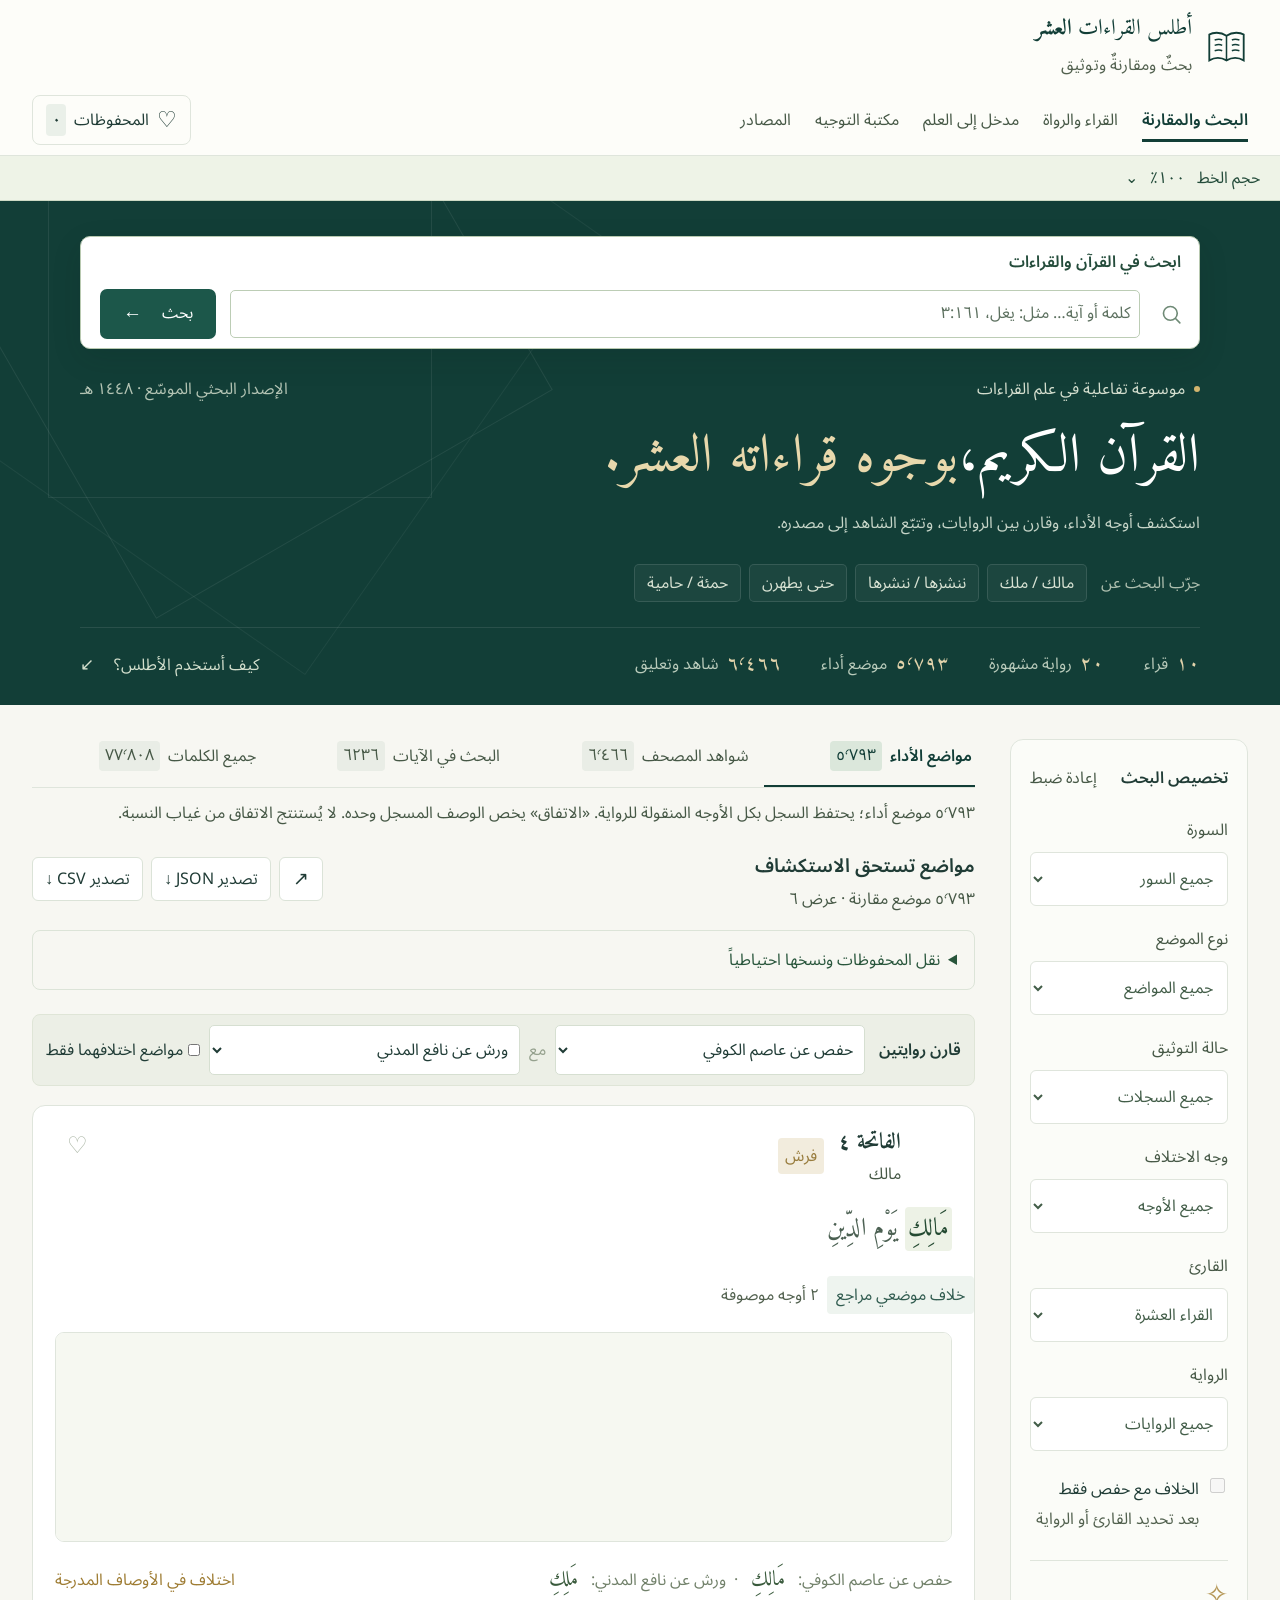
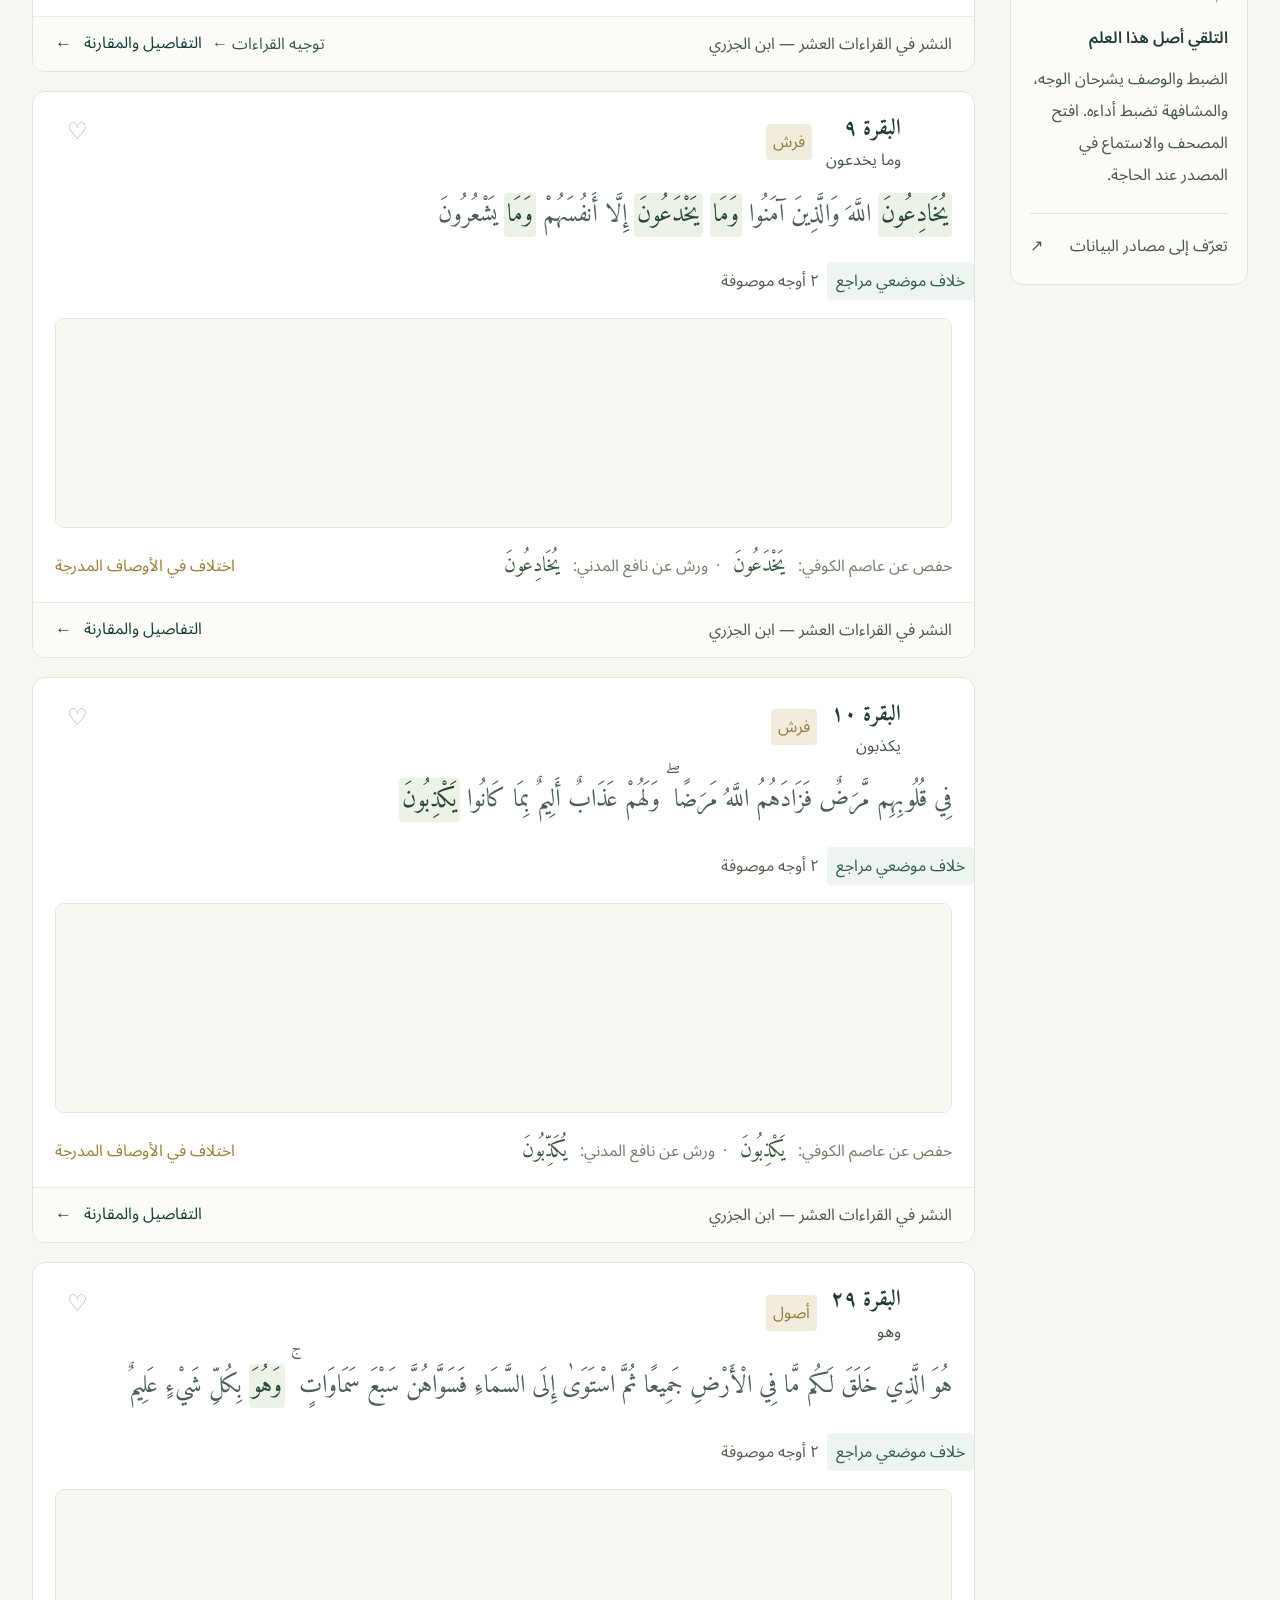
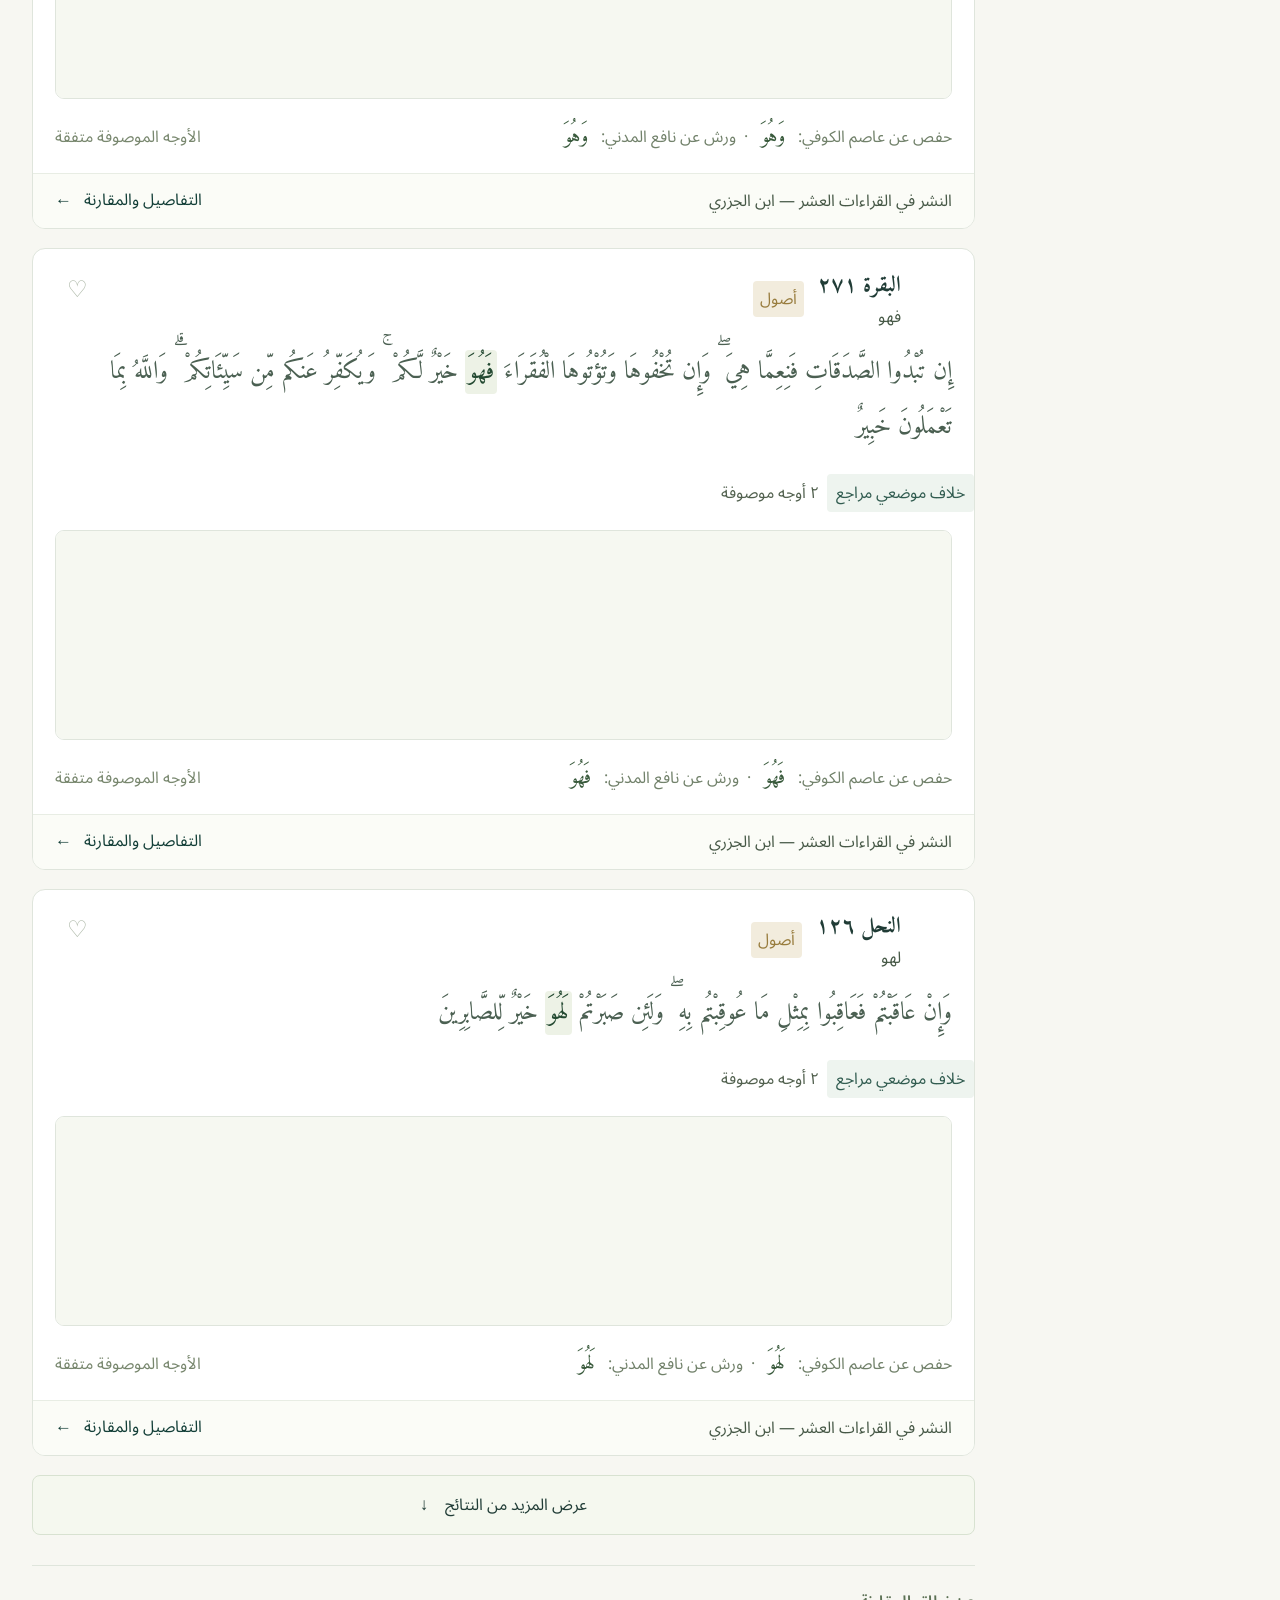
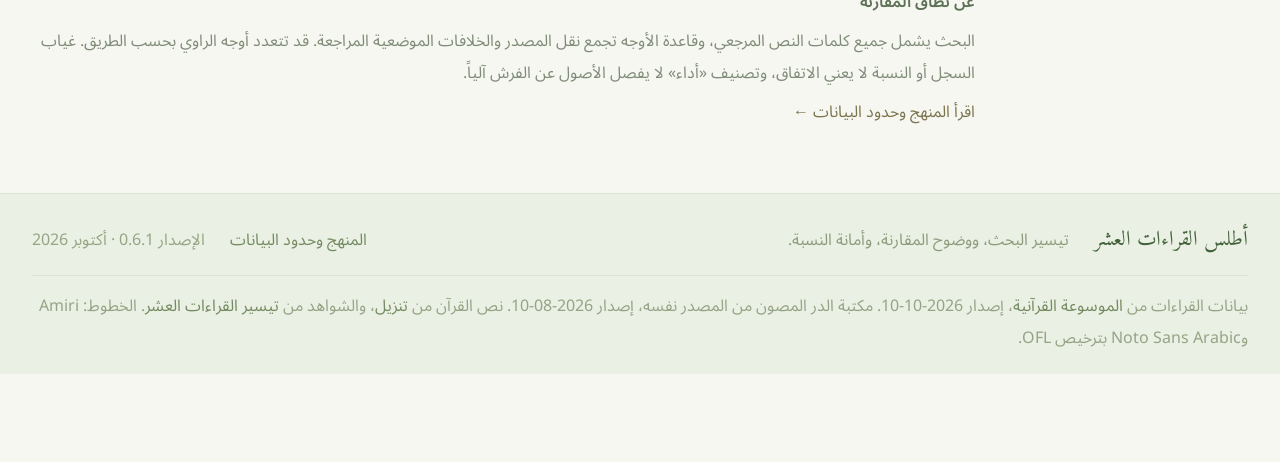
==== commit ca3e7ee6: "Add files via upload" ====
--- a/index.html
+++ b/index.html
@@ -20,6 +20,7 @@
   <script defer src="./assets/research-tools.js?v=0.6.1"></script>
   <script defer src="./assets/app.js?v=0.6.1"></script>
   <script defer src="./assets/library.js?v=0.6.1"></script>
+<script defer src="./assets/sister-nav.js?v=1"></script>
 </head>
 <body>
 <a class="skip" href="#main">انتقل إلى المحتوى</a>
